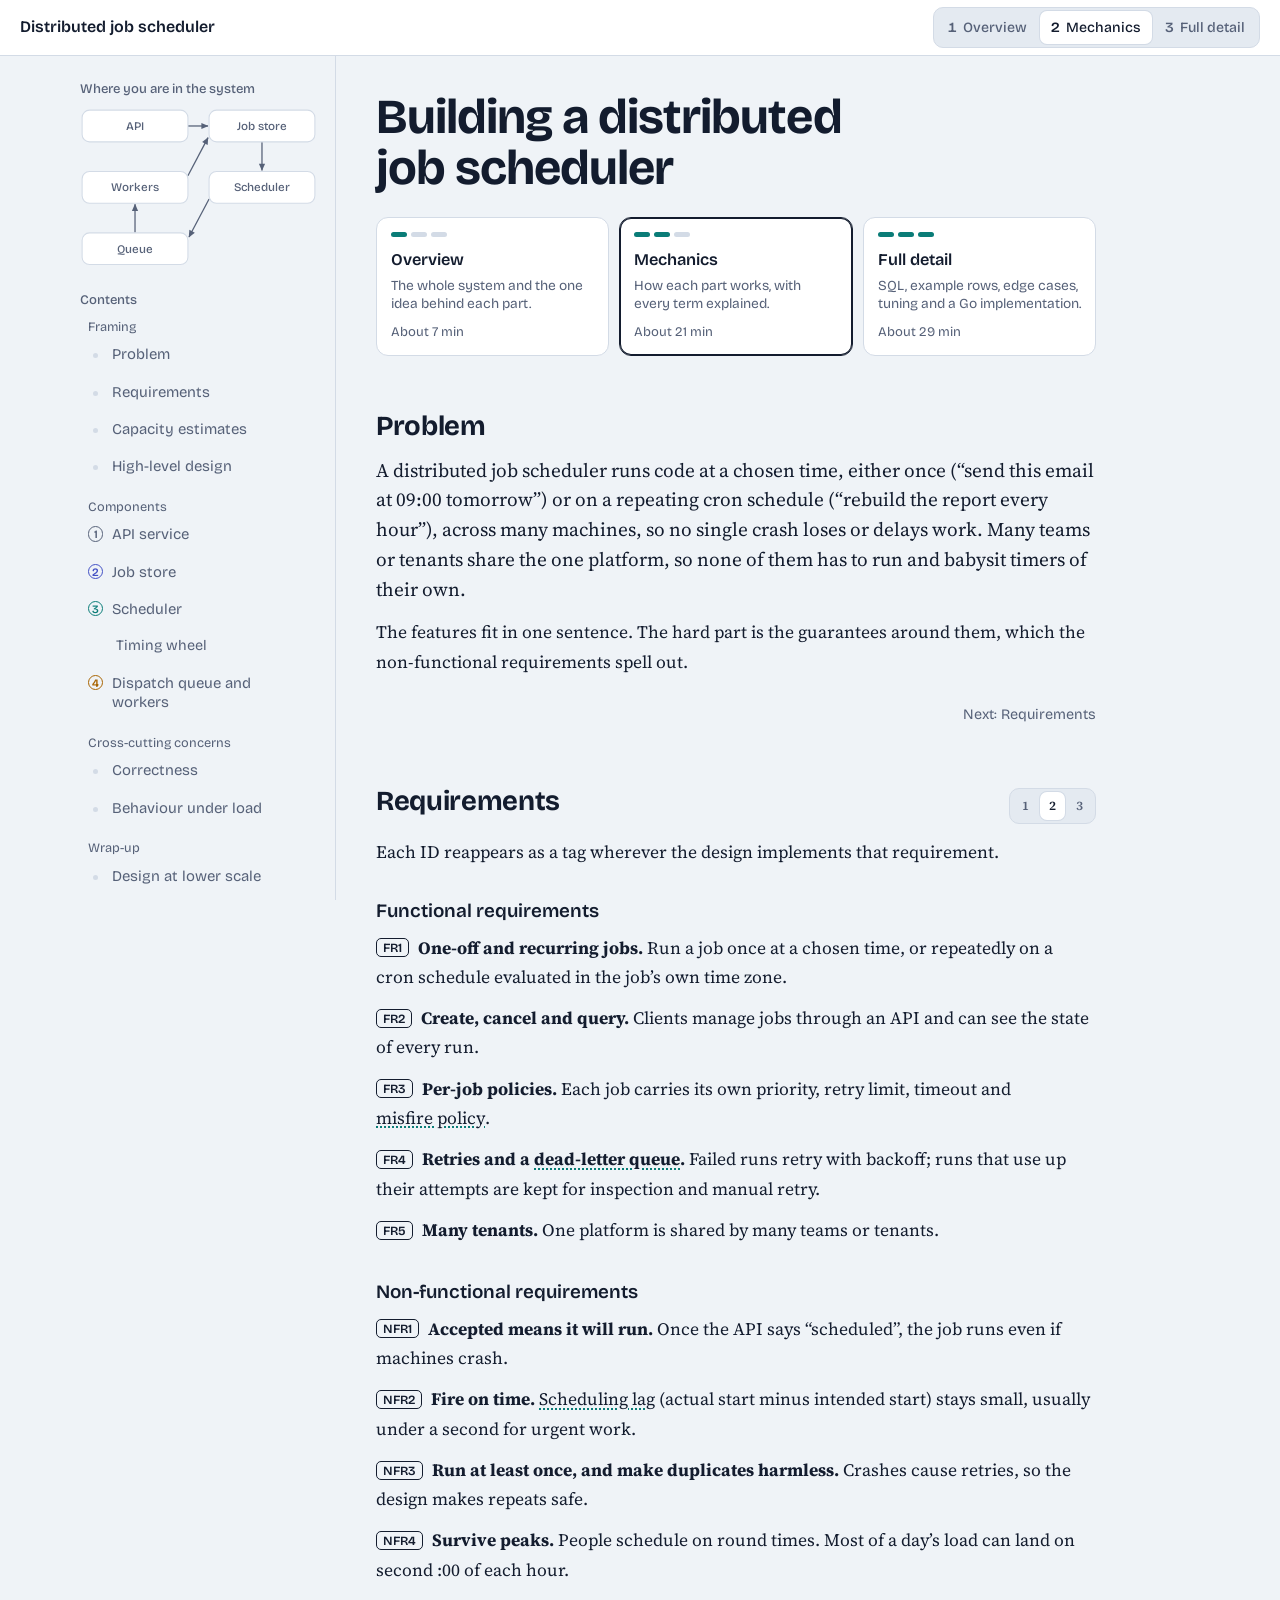
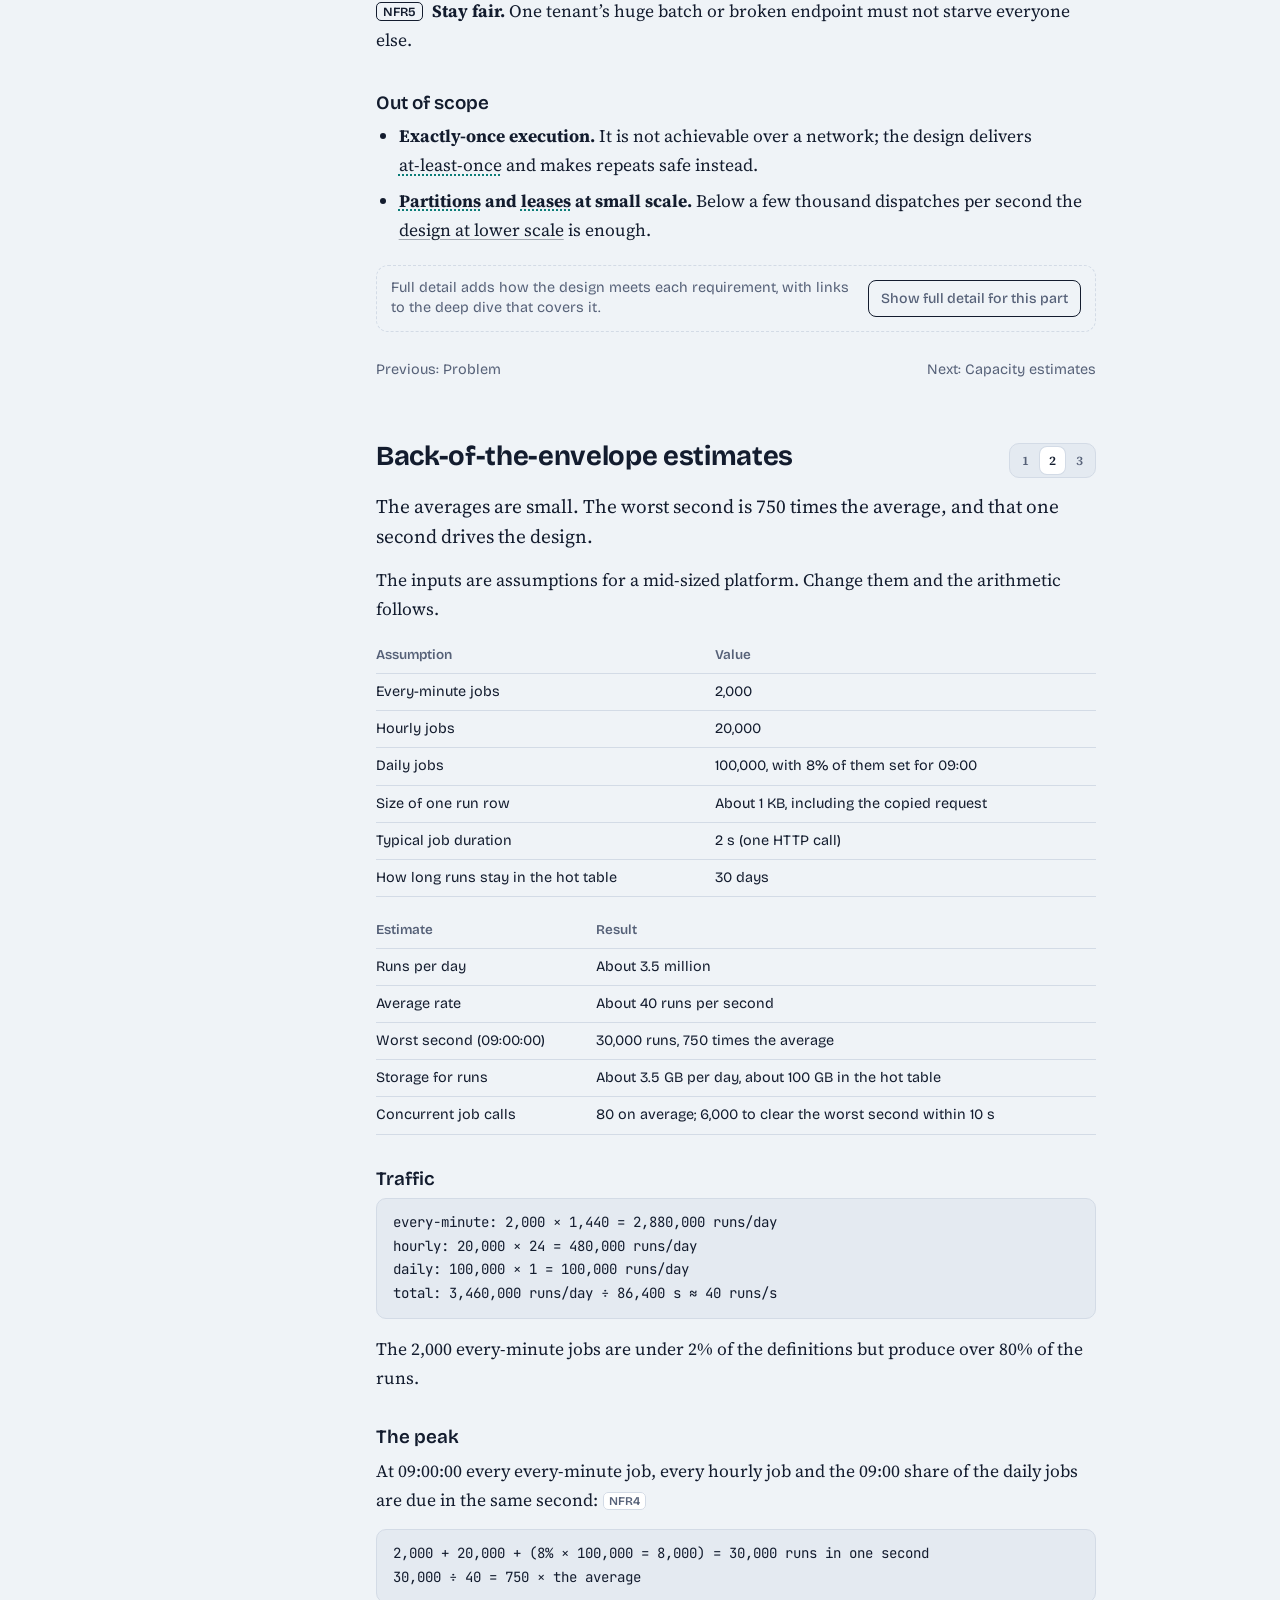
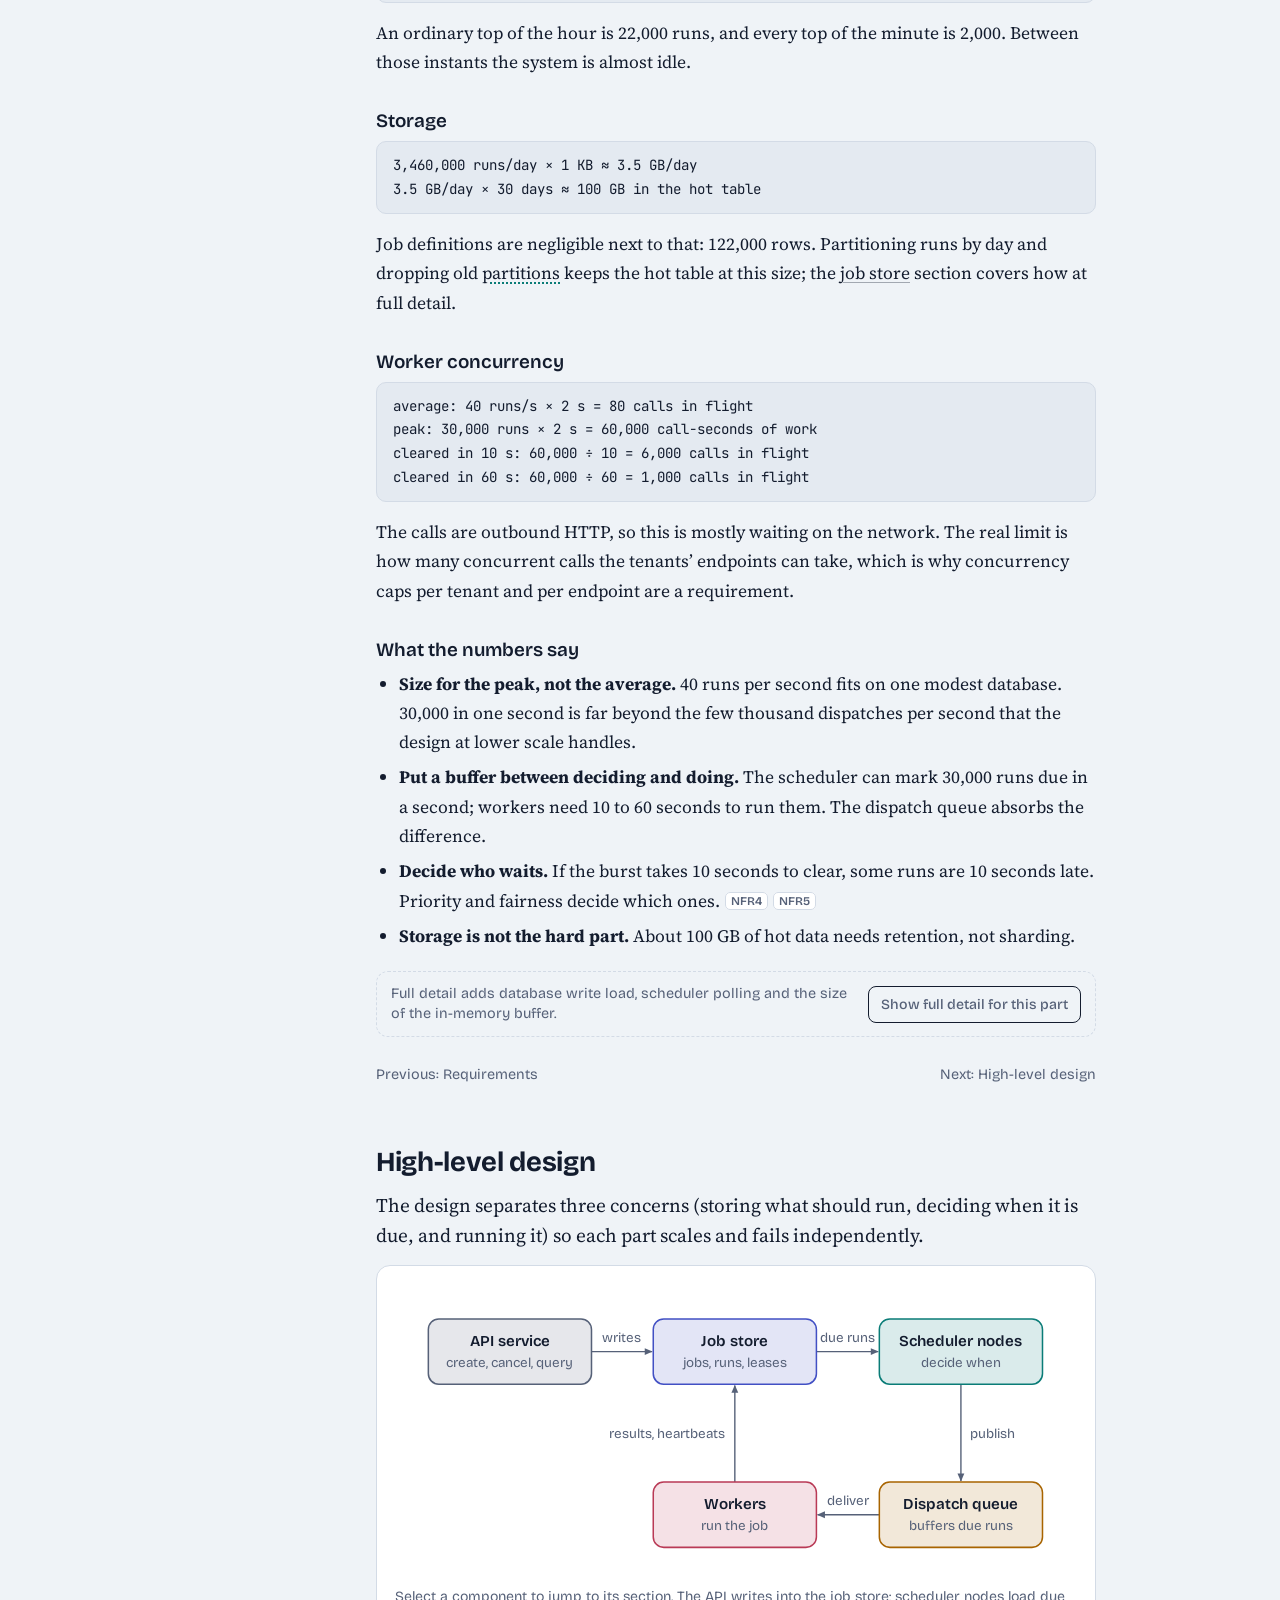
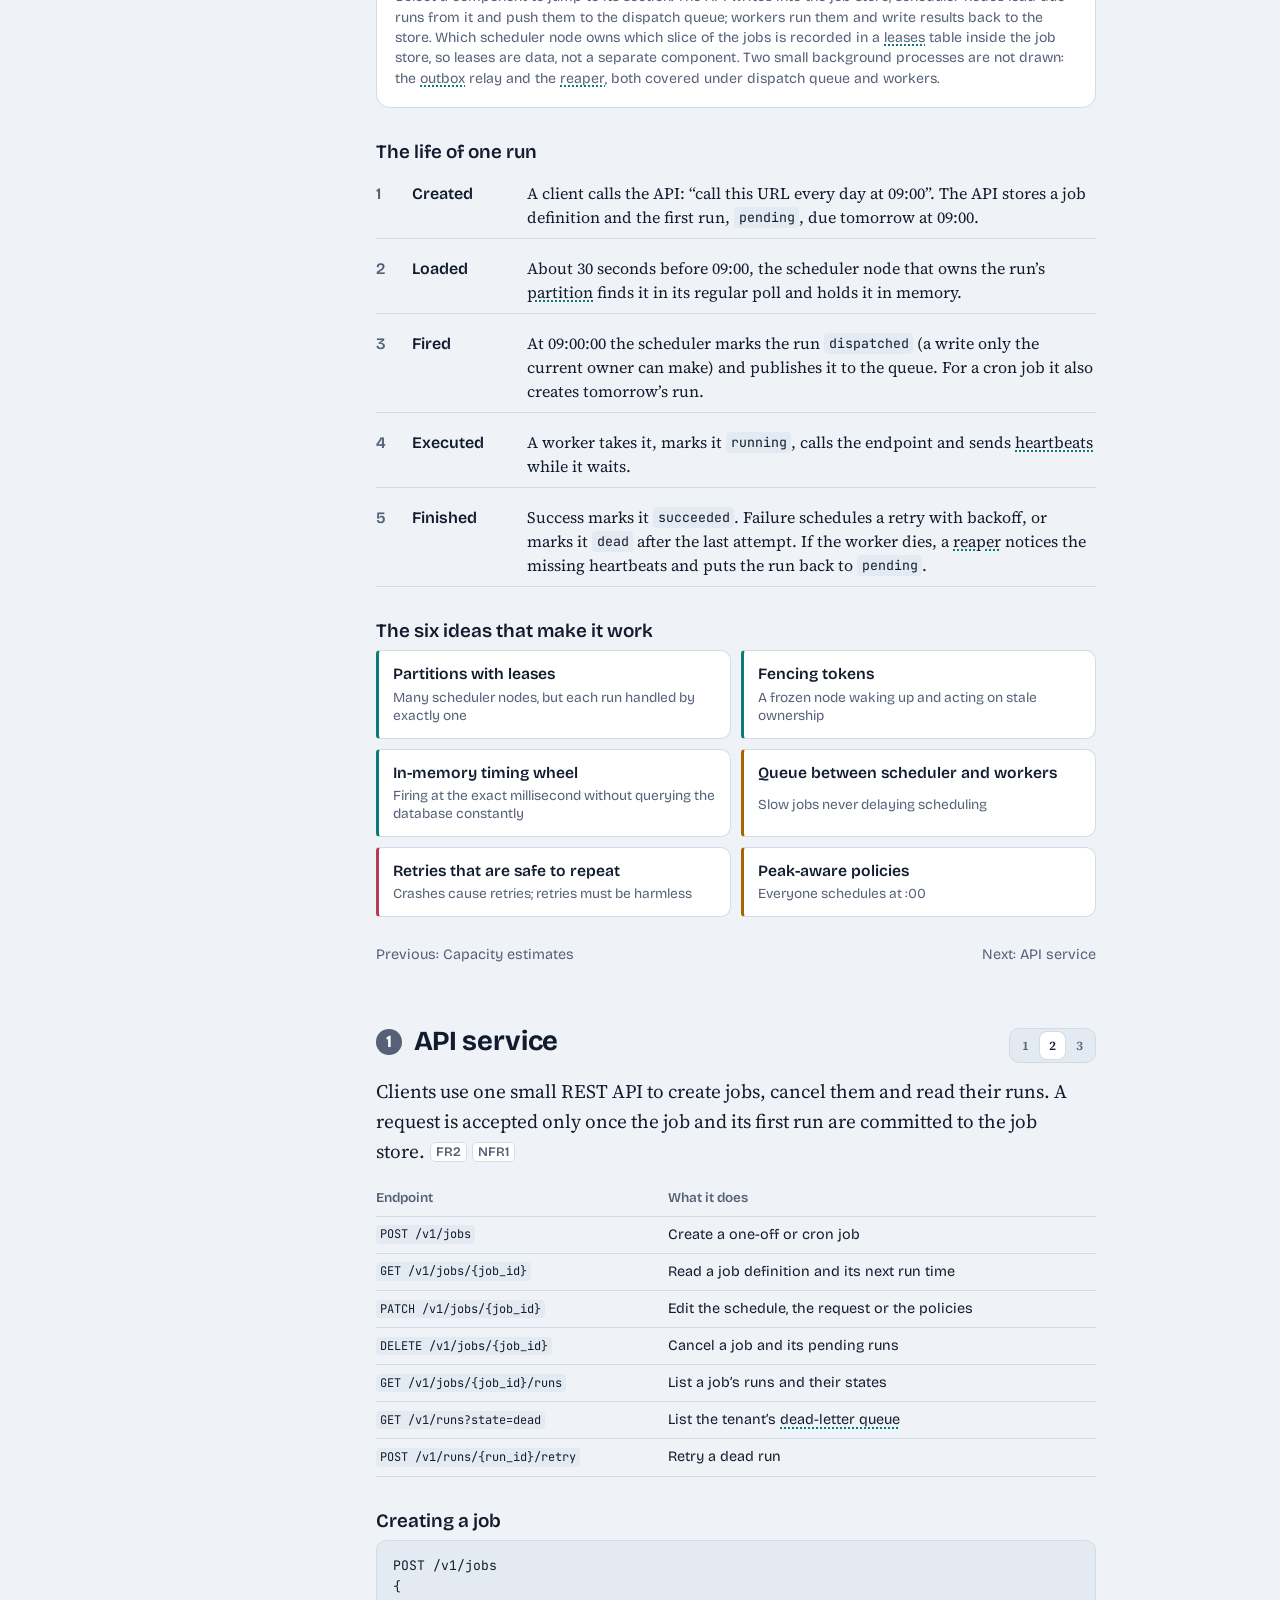
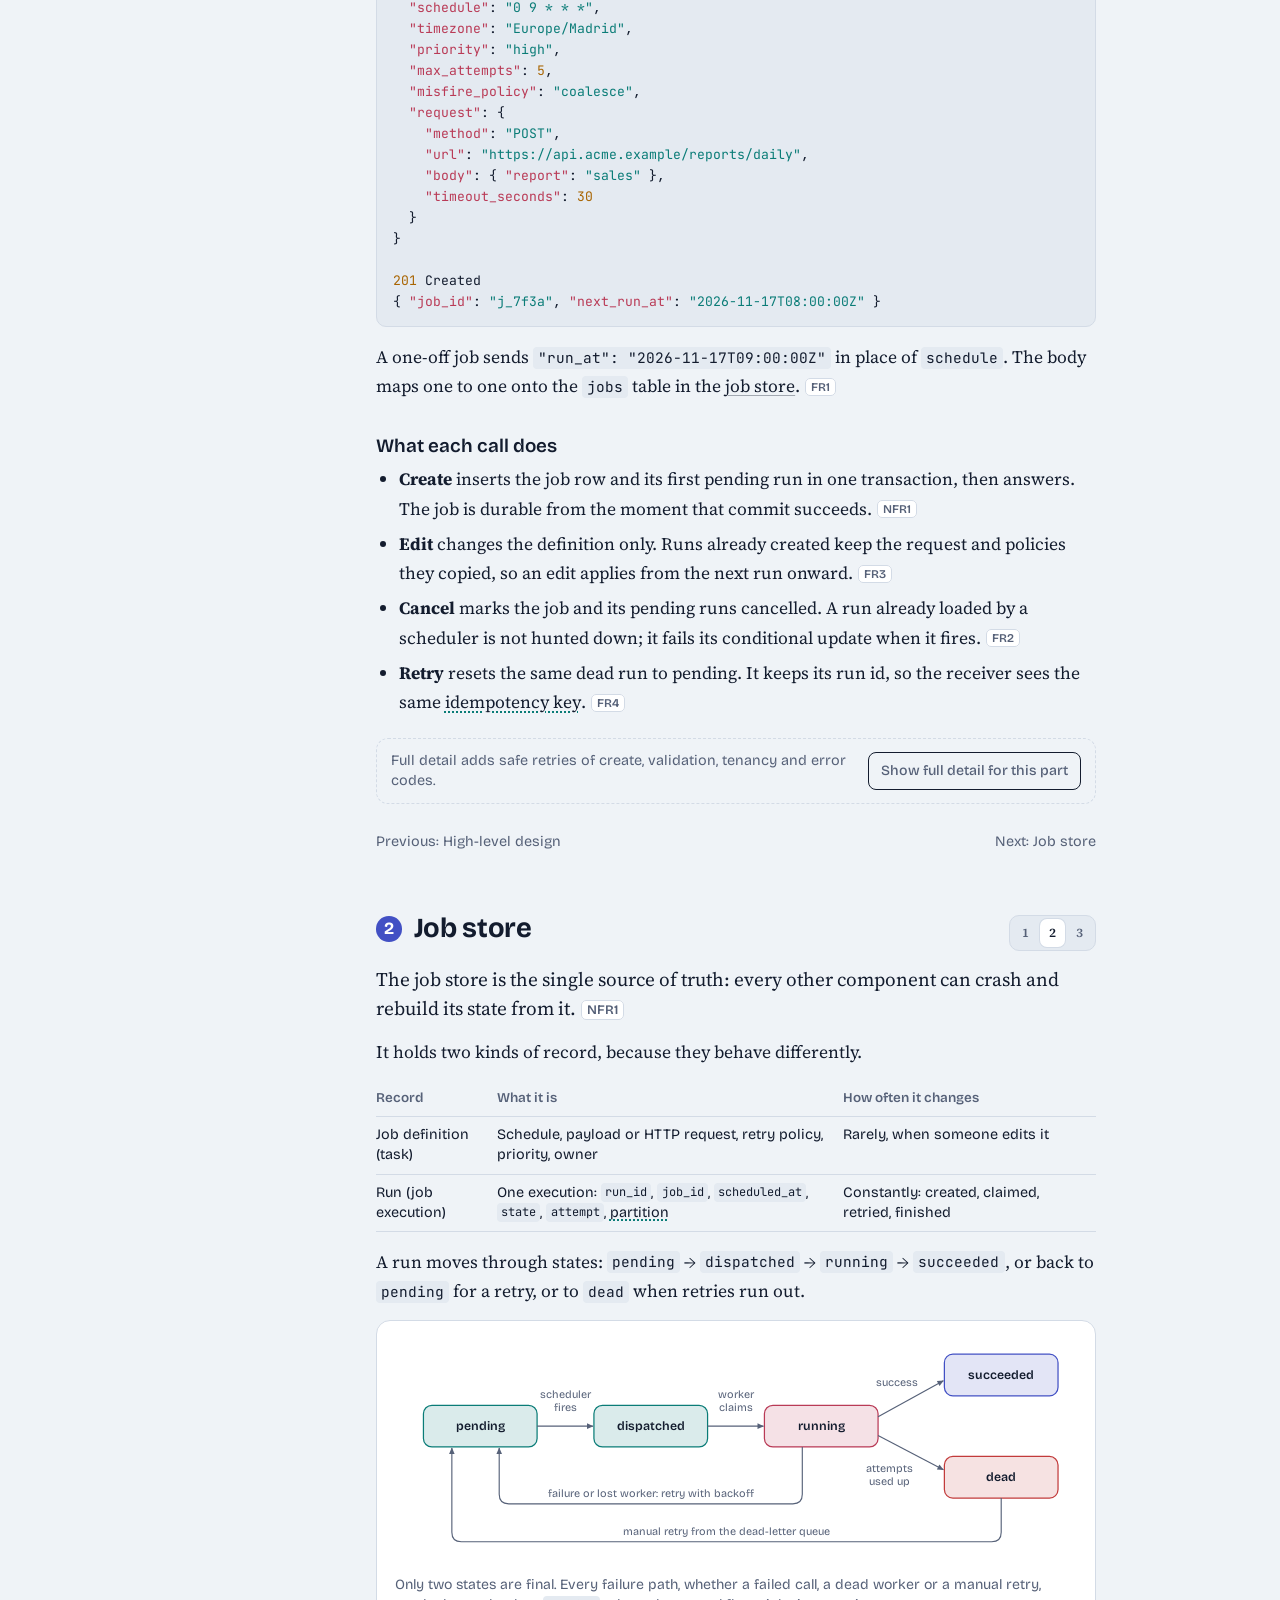
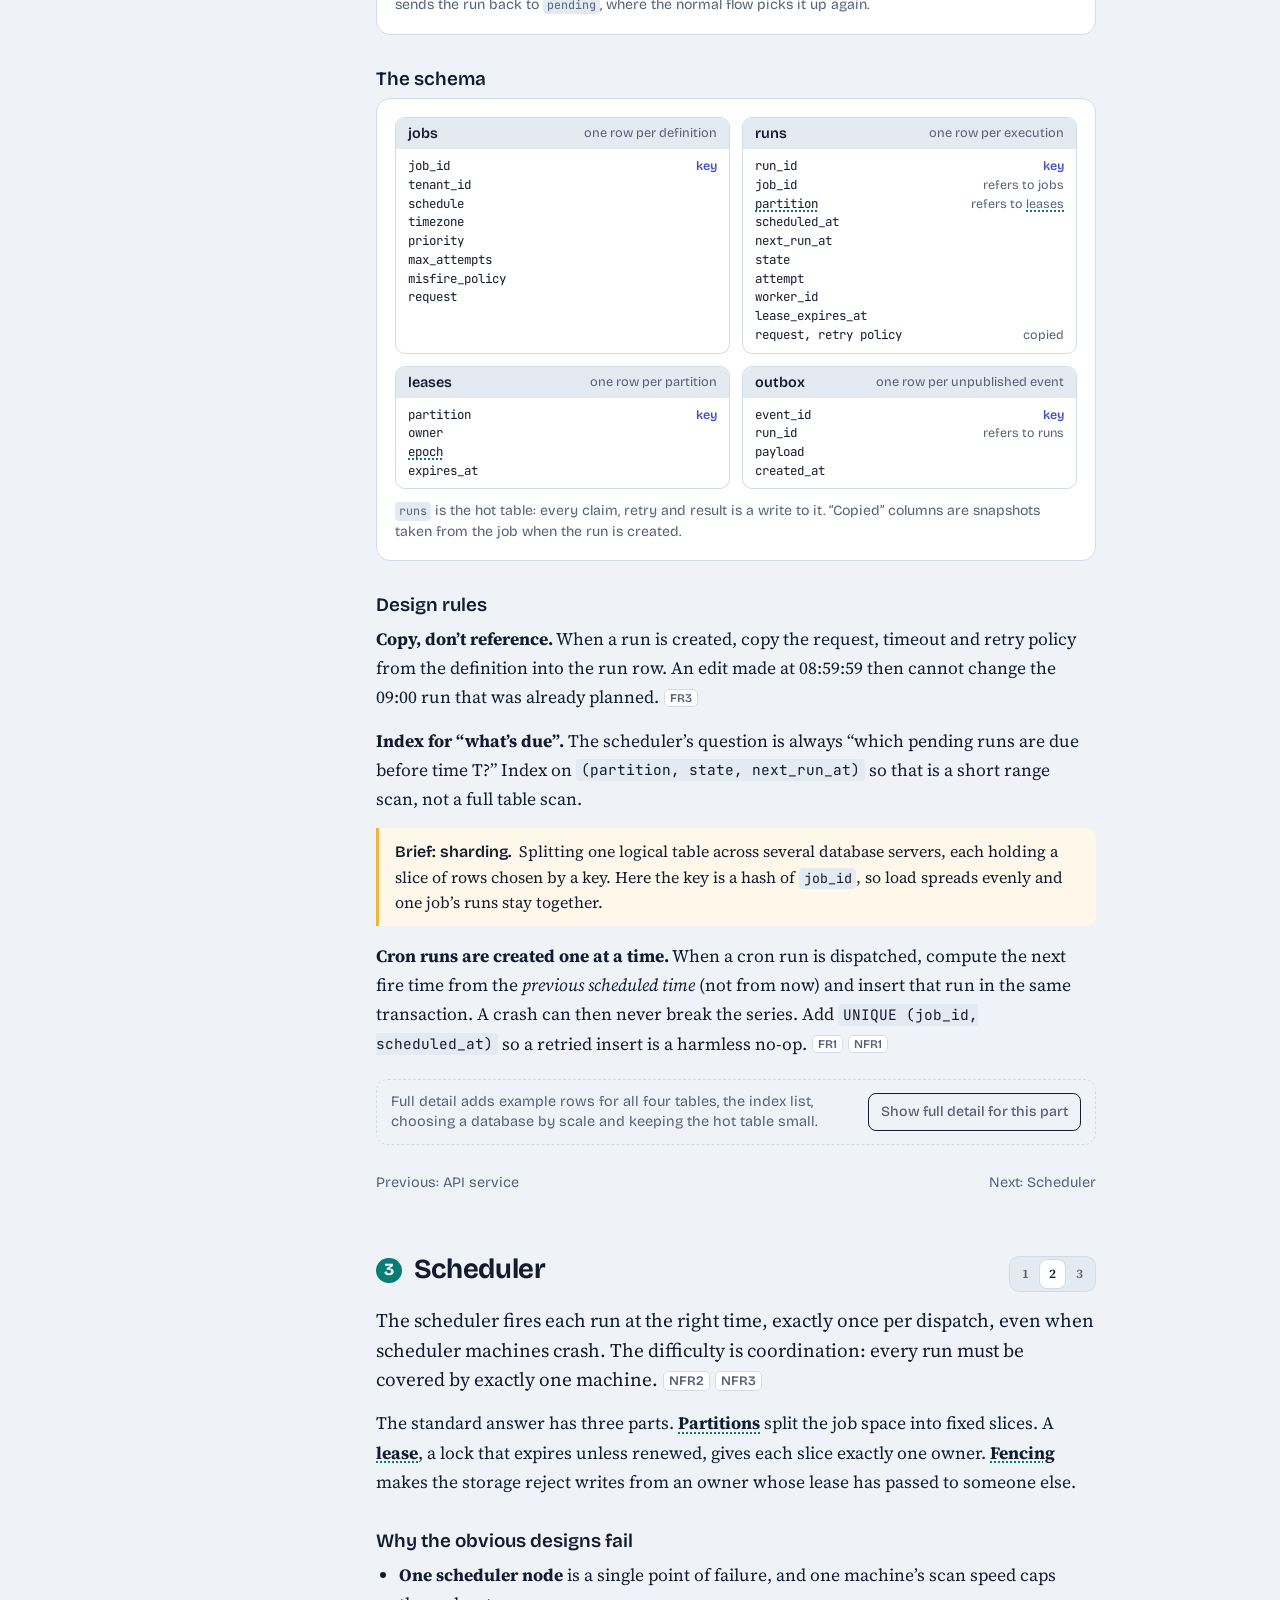
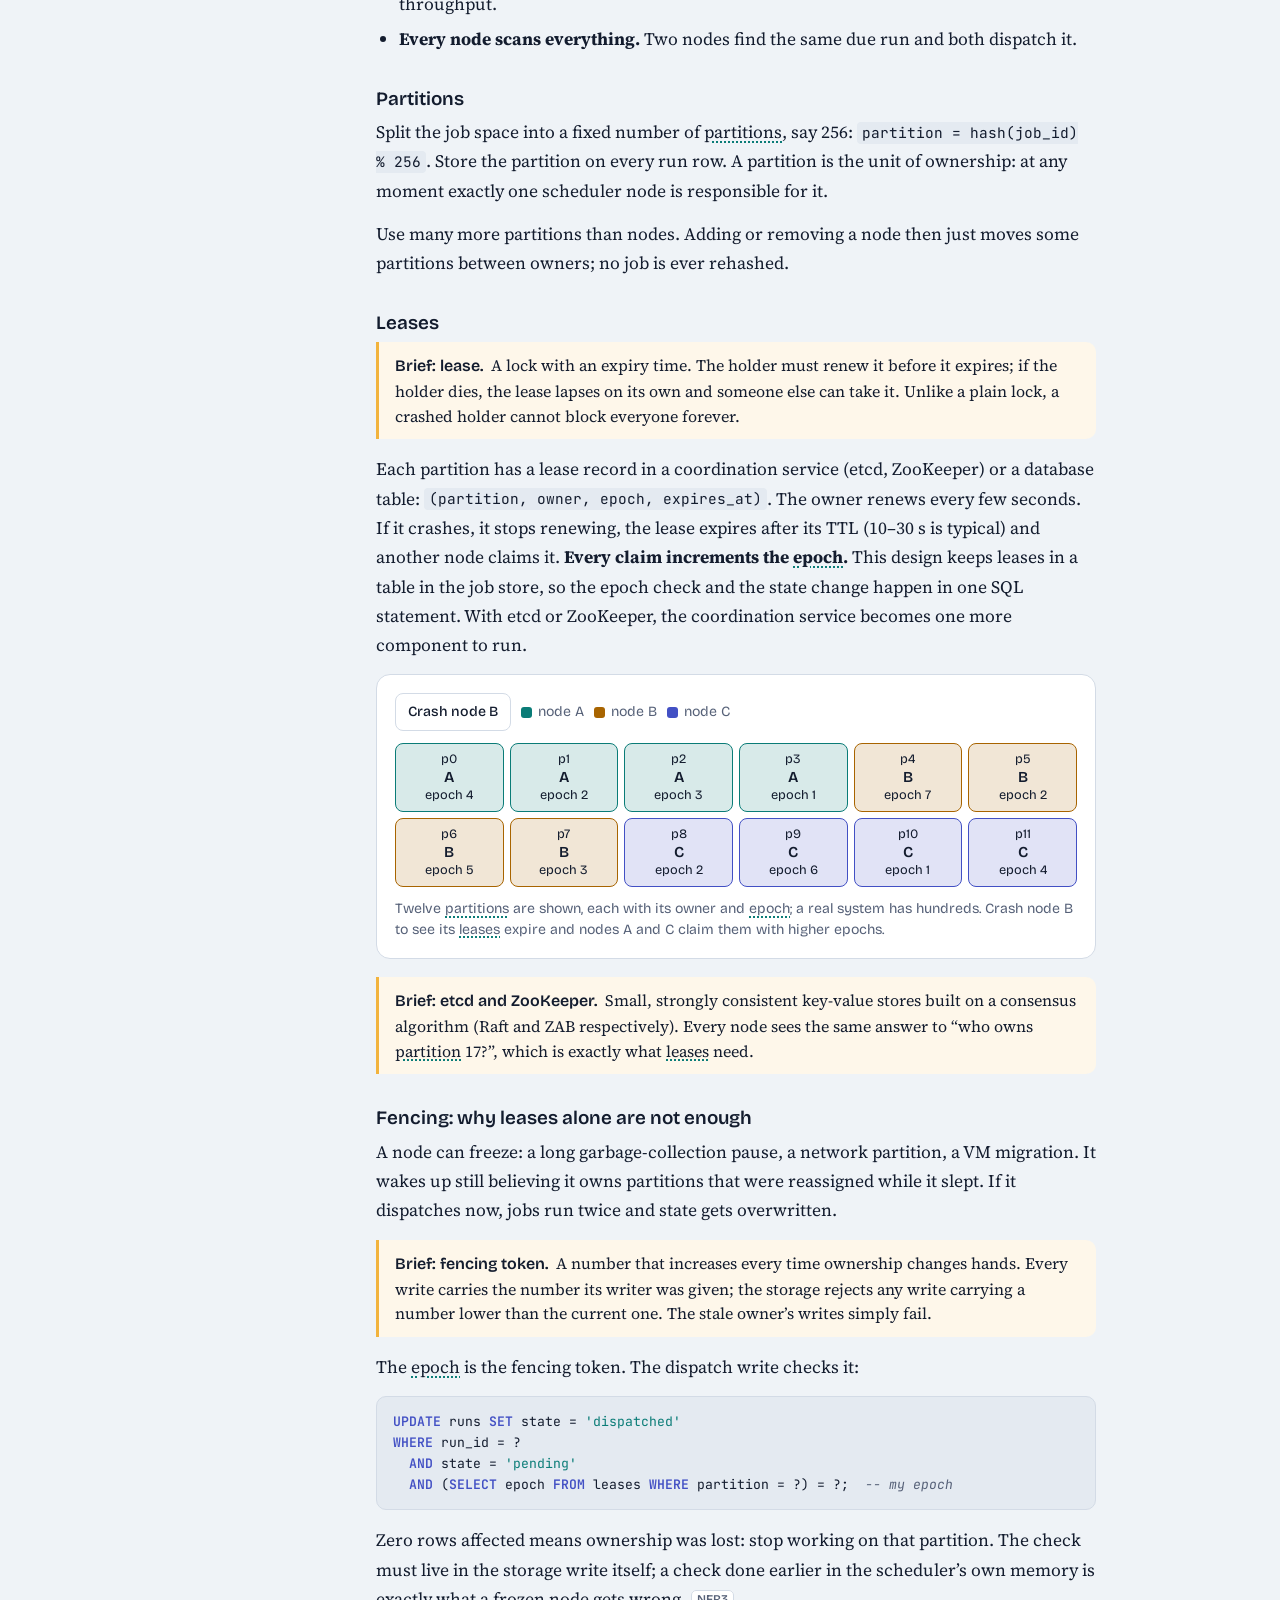
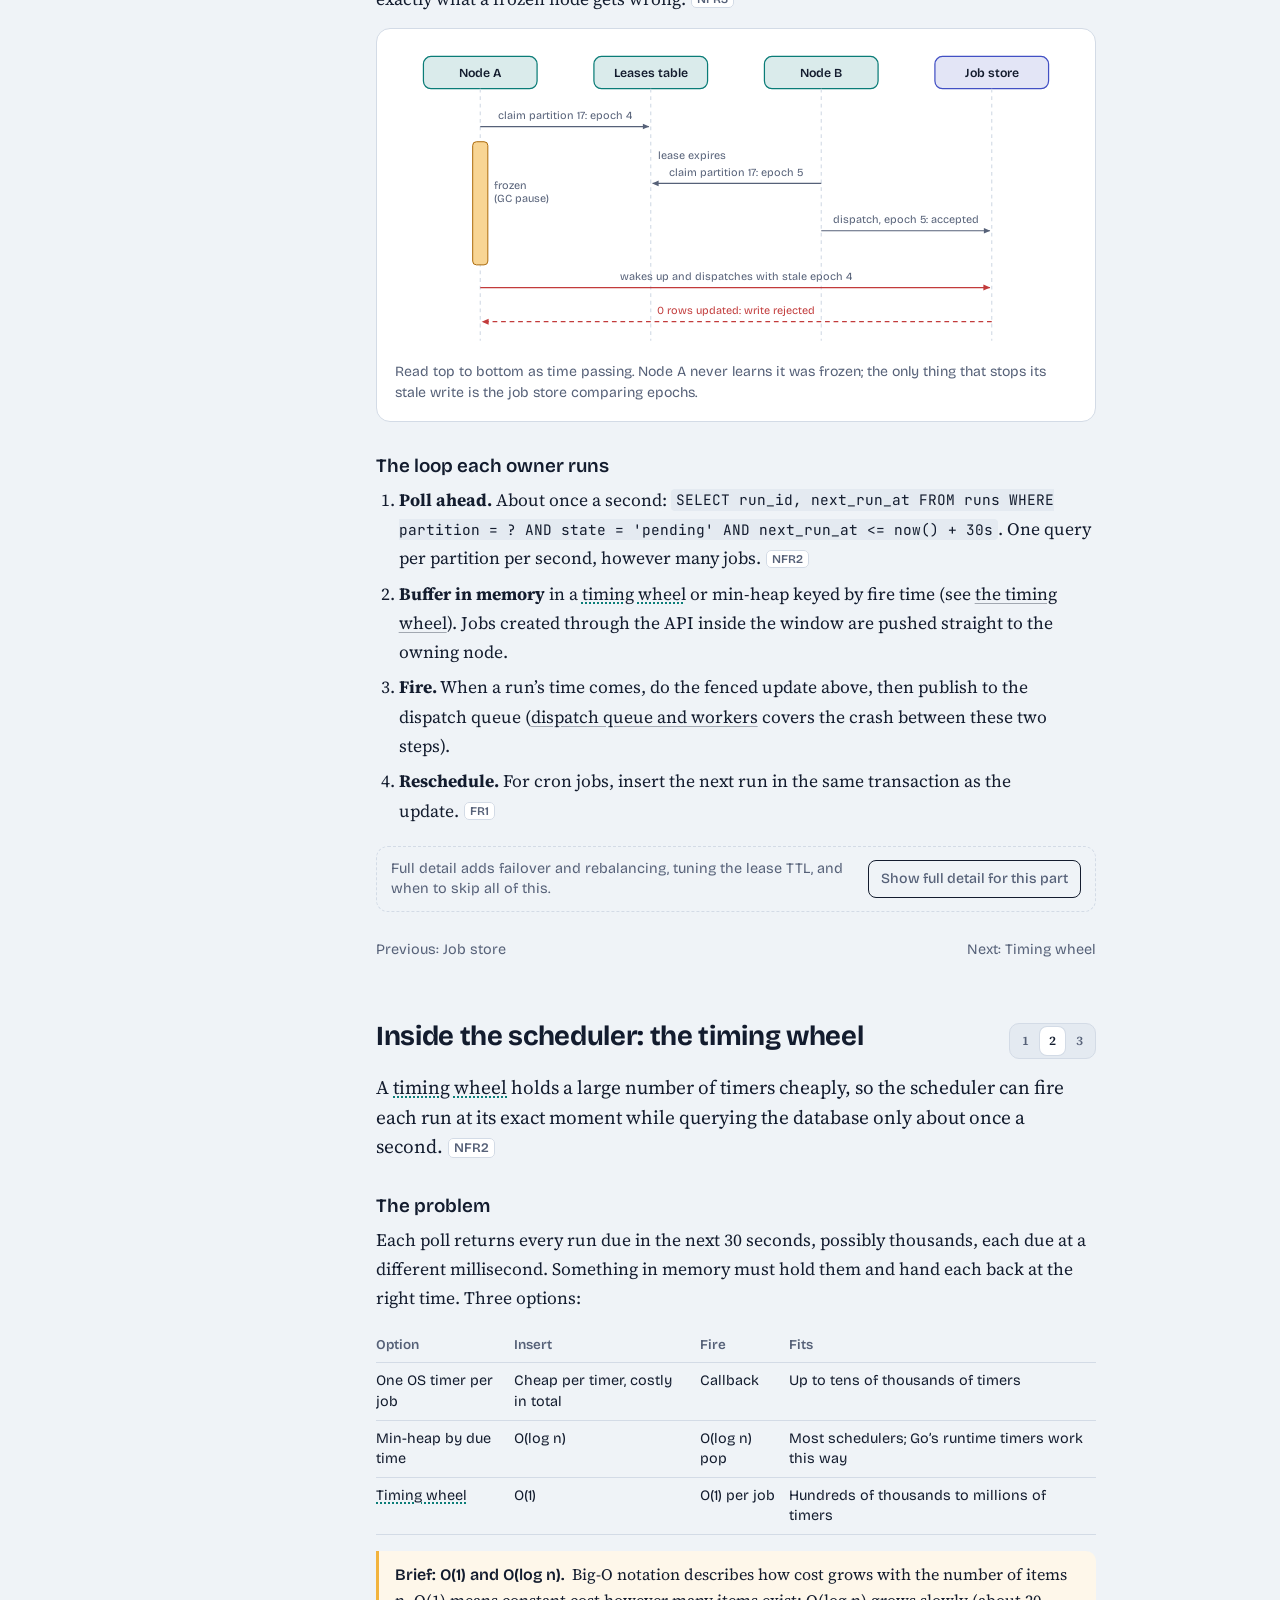
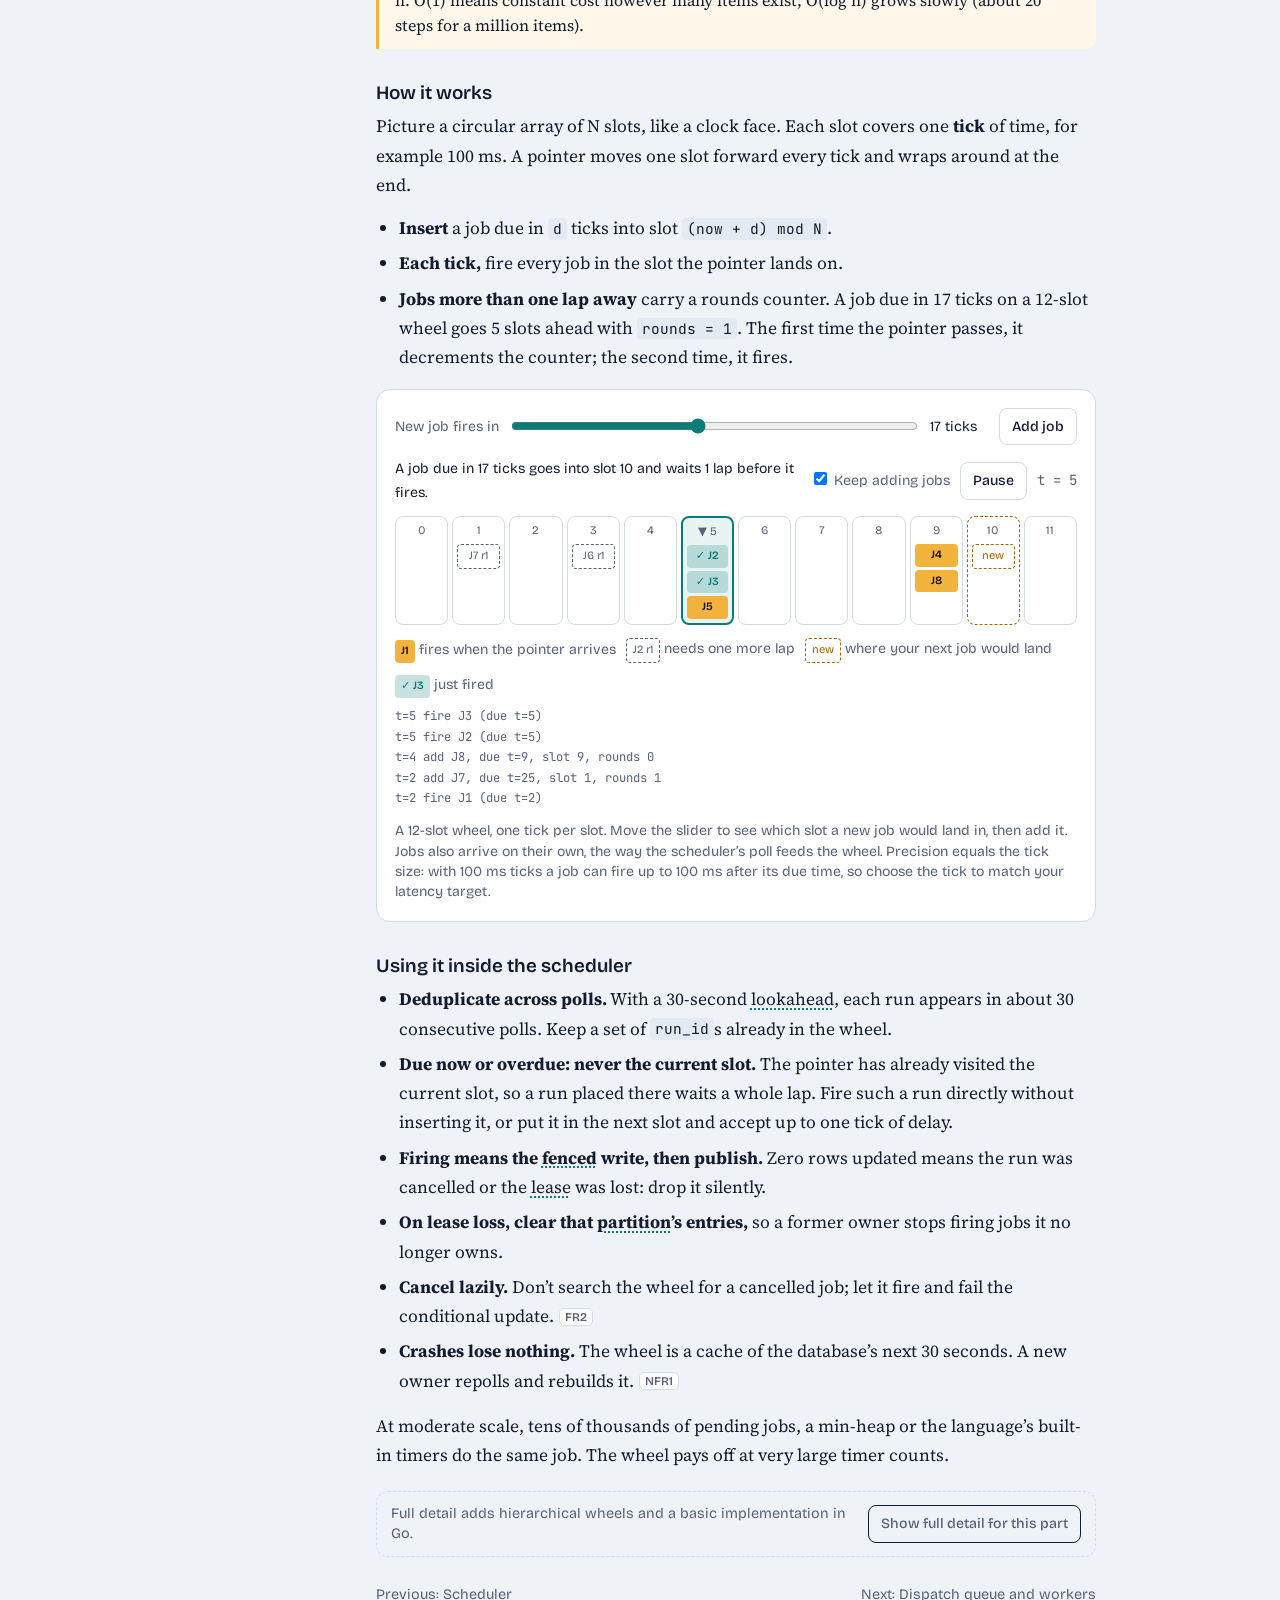
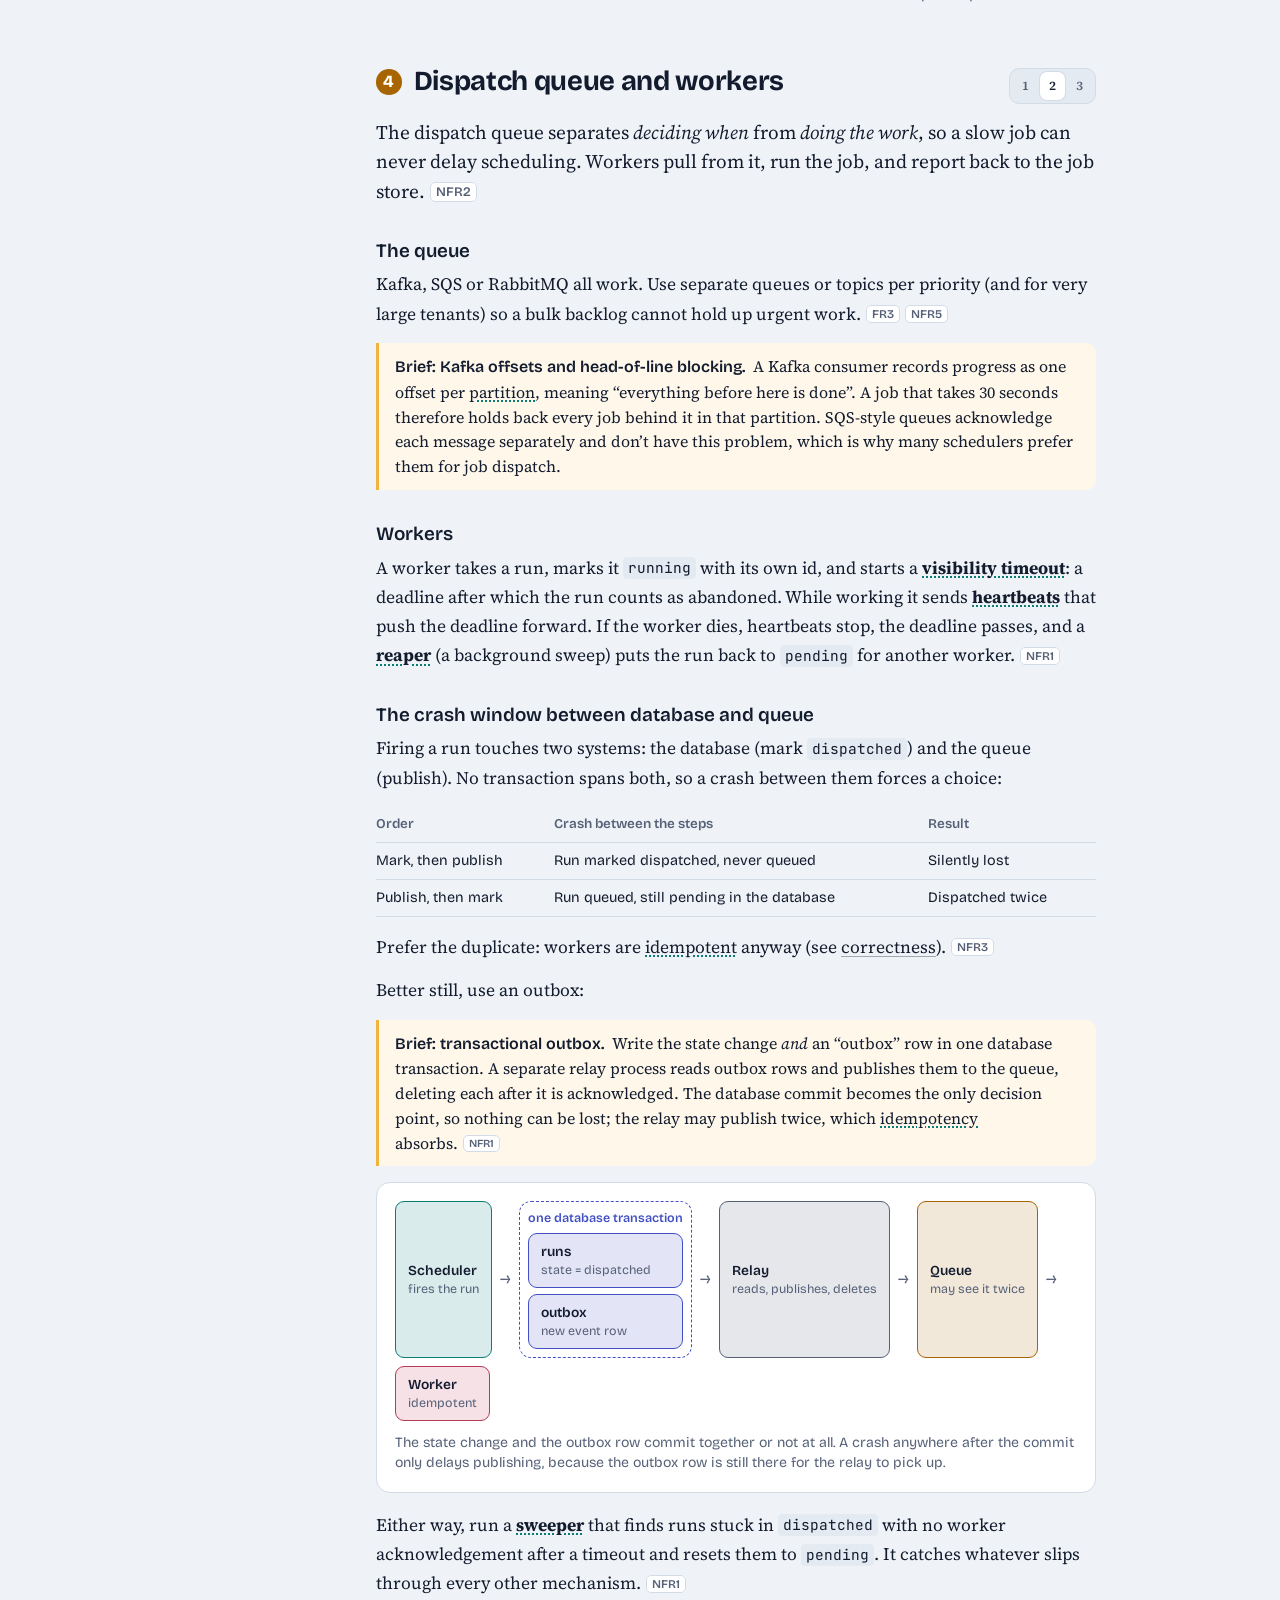
==== distributed-job-scheduler.html @ 4c91ffa1 "distributed job scheduler" ====
<!DOCTYPE html>
<html lang="en">
<head>
<meta charset="utf-8">
<meta name="viewport" content="width=device-width, initial-scale=1, viewport-fit=cover">
<title>Building a distributed job scheduler</title>
<link rel="preconnect" href="https://fonts.googleapis.com">
<link rel="preconnect" href="https://fonts.gstatic.com" crossorigin>
<link href="https://fonts.googleapis.com/css2?family=Bricolage+Grotesque:opsz,wght@12..96,400;12..96,500;12..96,600;12..96,700&family=Source+Serif+4:ital,opsz,wght@0,8..60,400;0,8..60,600;1,8..60,400&family=JetBrains+Mono:wght@400;600&display=swap" rel="stylesheet">
<style>
:root{
  --bg:#EFF3F7; --surface:#FFFFFF; --sunken:#E4EAF1; --ink:#131C2E; --muted:#566178; --line:#D3DBE6;
  --store:#4250C4; --sched:#0A7C77; --queue:#A86400; --work:#B93A56; --api:#566178;
  --due:#F2B33D; --bad:#C23B3B;
  --head:"Bricolage Grotesque",ui-sans-serif,system-ui,"Segoe UI",sans-serif;
  --body:"Source Serif 4",Georgia,"Times New Roman",serif;
  --mono:"JetBrains Mono",ui-monospace,Menlo,Consolas,monospace;
  --bar:56px;
  box-sizing:border-box;
  padding-top:env(safe-area-inset-top,0px); padding-bottom:env(safe-area-inset-bottom,0px);
}
@media (prefers-color-scheme:dark){
  :root:not([data-theme="light"]){
    color-scheme:dark;
    --bg:#0D1422; --surface:#151E31; --sunken:#0A101C; --ink:#E6EBF4; --muted:#97A3BB; --line:#27334F;
    --store:#8C97F5; --sched:#3CC4BD; --queue:#F0B040; --work:#F08099; --api:#97A3BB; --bad:#F07070;
  }
}
:root[data-theme="dark"]{
  color-scheme:dark;
  --bg:#0D1422; --surface:#151E31; --sunken:#0A101C; --ink:#E6EBF4; --muted:#97A3BB; --line:#27334F;
  --store:#8C97F5; --sched:#3CC4BD; --queue:#F0B040; --work:#F08099; --api:#97A3BB; --bad:#F07070;
}
*,*::before,*::after{box-sizing:inherit}
[hidden]{display:none!important}
html{scroll-padding-top:calc(var(--bar) + 20px + env(safe-area-inset-top,0px)); -webkit-text-size-adjust:100%}
body{margin:0;background:var(--bg);color:var(--ink);font-family:var(--body);font-size:1.09rem;line-height:1.68}
body::before{content:"";position:fixed;inset:0 0 auto;height:env(safe-area-inset-top,0px);z-index:30;background:var(--surface)}
a{color:inherit;text-decoration-color:color-mix(in srgb,var(--ink) 35%,transparent);text-underline-offset:3px}
a:hover{text-decoration-color:currentColor}
:focus-visible{outline:2px solid var(--sched);outline-offset:2px;border-radius:4px}
button{font:inherit;color:inherit;cursor:pointer}
.k-api{--k:var(--api)} .k-store{--k:var(--store)} .k-sched{--k:var(--sched)} .k-queue{--k:var(--queue)} .k-work{--k:var(--work)}

/* top bar */
.bar{position:sticky;top:env(safe-area-inset-top,0px);z-index:20;height:var(--bar);display:flex;align-items:center;gap:14px;padding:0 20px;background:var(--surface);border-bottom:1px solid var(--line);font-family:var(--head)}
.bar .title{font-weight:600;font-size:1rem;white-space:nowrap;overflow:hidden;text-overflow:ellipsis;flex:1;min-width:0}
.menu{display:none;border:1px solid var(--line);background:none;border-radius:8px;padding:6px 10px;font-size:.9rem}
.seg{display:inline-flex;border:1px solid var(--line);border-radius:10px;padding:3px;background:var(--sunken);gap:2px}
.seg button{border:0;background:none;border-radius:7px;padding:5px 11px;font-size:.88rem;font-weight:500;color:var(--muted);display:flex;gap:6px;align-items:center}
.seg button b{font-weight:600;font-variant-numeric:tabular-nums}
.seg button[aria-pressed="true"]{background:var(--surface);color:var(--ink);box-shadow:0 0 0 1px var(--line)}
.prog{position:absolute;left:0;bottom:-1px;height:2px;background:var(--sched);width:0}

/* shell */
.shell{display:grid;grid-template-columns:276px minmax(0,1fr);max-width:1160px;margin:0 auto}
.side{position:sticky;top:calc(var(--bar) + env(safe-area-inset-top,0px));align-self:start;height:calc(100vh - var(--bar));overflow:auto;padding:22px 18px 40px 20px;font-family:var(--head);border-right:1px solid var(--line)}
.side h2{font-size:.82rem;font-weight:500;color:var(--muted);margin:0 0 8px}
.minimap{display:block;width:100%;height:auto;margin-bottom:22px}
.minimap .n{cursor:pointer}
.minimap .n rect{fill:var(--surface);stroke:var(--line);stroke-width:1;transition:fill .2s,stroke .2s}
.minimap .n text{font:500 11px var(--head);fill:var(--muted);text-anchor:middle;dominant-baseline:central;pointer-events:none}
.minimap .n.on rect{fill:color-mix(in srgb,var(--k) 20%,var(--surface));stroke:var(--k);stroke-width:1.5}
.minimap .n.on text{fill:var(--ink)}
.minimap .n:hover rect,.minimap .n:focus-visible rect{stroke:var(--k)}
.wire{stroke:var(--muted);stroke-width:1.2;fill:none}
.toc{list-style:none;margin:0;padding:0;font-size:.93rem;line-height:1.3}
.toc>li>a{display:flex;gap:9px;align-items:baseline;padding:6px 8px;border-radius:7px;text-decoration:none;color:var(--muted)}
.toc>li>a:hover{color:var(--ink);background:var(--sunken)}
.toc>li>a.cur{color:var(--ink);font-weight:600;background:color-mix(in srgb,var(--k,var(--muted)) 13%,transparent)}
.toc .chip{flex:none;width:1.35em;height:1.35em;border-radius:50%;font-size:.76em;font-weight:600;display:inline-grid;place-items:center;border:1.5px solid var(--k,var(--line));color:var(--k,var(--muted));position:relative;top:-1px}
.toc .chip:empty{border-color:transparent}
.toc .chip:empty::after{content:"";width:5px;height:5px;border-radius:50%;background:var(--line)}
.toc ol{list-style:none;margin:2px 0 6px 2.05em;padding:0 0 0 10px;border-left:1px solid var(--line);display:none;font-size:.88rem}
.toc li.open ol{display:block}
.toc ol a{display:block;padding:3px 6px;border-radius:5px;text-decoration:none;color:var(--muted)}
.toc ol a:hover,.toc ol a.cur{color:var(--ink)}
.toc ol a.cur{font-weight:600}
.scrim{display:none}
.toc .grp{font-size:.8rem;color:var(--muted);margin:16px 0 4px 8px}
.toc .grp:first-child{margin-top:0}
.toc li.sub>a{padding-left:2.5em;font-size:.9rem}
.toc li.sub .chip{display:none}
.toc li[data-d="1"] ol{display:none}
.toc>li>a[data-diff]:not([data-diff=""])::after{content:attr(data-diff);margin-left:auto;font-size:.72rem;font-weight:500;color:var(--muted);border:1px solid var(--line);border-radius:5px;padding:1px 5px;white-space:nowrap}

main{padding:36px 40px 120px;min-width:0}
main>*{max-width:45rem}
.hero h1{font-family:var(--head);font-weight:700;font-size:clamp(2rem,4.4vw,3.05rem);line-height:1.04;letter-spacing:-.02em;margin:0 0 24px;max-width:16ch}
.hero p{margin:0 0 22px;color:var(--muted);max-width:38rem}
.pick{display:grid;grid-template-columns:repeat(3,minmax(0,1fr));gap:10px;font-family:var(--head)}
.pick button{text-align:left;border:1px solid var(--line);background:var(--surface);border-radius:12px;padding:14px 14px 12px;display:grid;gap:3px;align-content:start}
.pick button[aria-pressed="true"]{border-color:var(--ink);box-shadow:inset 0 0 0 1px var(--ink)}
.pick .lv{display:flex;gap:4px;margin-bottom:6px}
.pick .lv i{width:16px;height:5px;border-radius:3px;background:var(--line)}
.pick .lv i.f{background:var(--sched)}
.pick strong{font-weight:600;font-size:1.02rem}
.pick span{font-size:.86rem;color:var(--muted);line-height:1.35}
.pick em{font-style:normal;font-size:.82rem;color:var(--muted);margin-top:4px}

section{padding-top:54px}
.sh{display:flex;gap:12px;align-items:flex-start;margin-bottom:14px}
.sh h2{font-family:var(--head);font-weight:700;font-size:1.72rem;line-height:1.15;letter-spacing:-.012em;margin:0;flex:1;display:flex;gap:12px;align-items:baseline}
.sh .num{flex:none;width:1.5em;height:1.5em;border-radius:50%;background:var(--k);color:var(--surface);font-size:.62em;display:inline-grid;place-items:center;position:relative;top:-3px}
.sh .seg{margin-top:3px}
.sh .seg button{padding:3px 9px;font-size:.8rem}
h3{font-family:var(--head);font-weight:600;font-size:1.18rem;line-height:1.25;margin:32px 0 8px}
p{margin:0 0 14px}
.lede{font-size:1.2rem;line-height:1.55}
ul,ol{margin:0 0 16px;padding-left:1.3em}
li{margin-bottom:6px}
code,pre,.formula,.wlog,.rows,.schema,#wclk{font-variant-ligatures:none;font-feature-settings:"liga" 0,"calt" 0}
code{font-family:var(--mono);font-size:.83em;background:var(--sunken);padding:.1em .35em;border-radius:4px}
pre{font-family:var(--mono);font-size:.82rem;line-height:1.6;background:var(--sunken);border:1px solid var(--line);border-radius:10px;padding:14px 16px;overflow-x:auto;margin:0 0 16px}
pre code{background:none;padding:0;font-size:inherit}
.scroll{overflow-x:auto;margin:0 0 16px}
table{border-collapse:collapse;width:100%;font-family:var(--head);font-size:.9rem;line-height:1.4}
th,td{text-align:left;padding:8px 12px 8px 0;border-bottom:1px solid var(--line);vertical-align:top}
th{font-weight:600;color:var(--muted);font-size:.84rem;white-space:nowrap}
td code{white-space:nowrap}
.brief{border-left:3px solid var(--due);background:color-mix(in srgb,var(--due) 11%,var(--surface));border-radius:0 10px 10px 0;padding:11px 16px;margin:0 0 16px;font-size:1rem;line-height:1.55}
.brief b:first-child{font-family:var(--head);font-weight:600;margin-right:4px}
figure{margin:6px 0 18px;background:var(--surface);border:1px solid var(--line);border-radius:14px;padding:18px}
figure .scroll{margin:0}
figure svg{display:block;width:100%;height:auto}
figcaption{font-family:var(--head);font-size:.88rem;color:var(--muted);line-height:1.45;margin-top:12px}
svg .t{font:600 13px var(--head);fill:var(--ink)} svg .s{font:400 11.5px var(--head);fill:var(--muted)}
svg .box{fill:color-mix(in srgb,var(--k) 15%,var(--surface));stroke:var(--k);stroke-width:1.3}
svg a:hover .box,svg a:focus-visible .box{fill:color-mix(in srgb,var(--k) 30%,var(--surface))}
svg a{cursor:pointer;text-decoration:none}

/* depth filter */
[data-depth="1"] [data-l="2"],[data-depth="1"] [data-l="3"],[data-depth="2"] [data-l="3"]{display:none}
.more{margin-top:20px;border:1px dashed var(--line);border-radius:12px;padding:12px 14px;font-family:var(--head);font-size:.9rem;display:flex;gap:12px;align-items:center;flex-wrap:wrap;color:var(--muted)}
.more span{flex:1;min-width:14rem;line-height:1.4}
.more button{border:1px solid var(--ink);background:none;border-radius:8px;padding:6px 12px;font-weight:500;font-size:.88rem;white-space:nowrap}
.more button:hover{background:var(--ink);color:var(--bg)}
.pn{display:flex;justify-content:space-between;gap:12px;margin-top:22px;font-family:var(--head);font-size:.9rem}
.pn a{color:var(--muted);text-decoration:none;padding:4px 0}
.pn a:hover{color:var(--ink);text-decoration:underline}

/* system page */
.life{list-style:none;padding:0;margin:0 0 18px;display:grid;gap:8px;counter-reset:s}
.life li{counter-increment:s;display:grid;grid-template-columns:1.6em 6.6em 1fr;gap:10px;align-items:baseline;margin:0;padding:9px 0;border-bottom:1px solid var(--line);font-size:1rem;line-height:1.5}
.life li::before{content:counter(s);font-family:var(--head);font-weight:600;color:var(--muted)}
.life b{font-family:var(--head);font-weight:600}
.ideas{display:grid;grid-template-columns:repeat(2,minmax(0,1fr));gap:10px;margin-bottom:16px;font-family:var(--head)}
.ideas a{display:grid;gap:4px;padding:12px 14px;border:1px solid var(--line);border-left:3px solid var(--k);border-radius:4px 10px 10px 4px;background:var(--surface);text-decoration:none;line-height:1.35}
.ideas a:hover{border-color:var(--k)}
.ideas .c{grid-row:span 2;width:1.5em;height:1.5em;border-radius:50%;border:1.5px solid var(--k);color:var(--k);font-size:.8rem;font-weight:600;display:grid;place-items:center}
.ideas strong{font-weight:600;font-size:.98rem}
.ideas span{font-size:.86rem;color:var(--muted)}

/* schema */
.schema{display:grid;grid-template-columns:repeat(2,minmax(0,1fr));gap:12px;font-family:var(--mono);font-size:.78rem;line-height:1.5}
.schema div{border:1px solid var(--line);border-radius:10px;overflow:hidden}
.schema h4{margin:0;padding:7px 12px;font:600 .9rem var(--head);background:var(--sunken);display:flex;justify-content:space-between;gap:8px}
.schema h4 small{font-weight:400;color:var(--muted);font-size:.8rem}
.schema ul{list-style:none;margin:0;padding:8px 12px}
.schema li{margin:0;display:flex;justify-content:space-between;gap:10px}
.schema li i{font-style:normal;color:var(--muted);font-family:var(--head);font-size:.78rem;white-space:nowrap}
.schema li i.pk{color:var(--store);font-weight:600}

/* partitions */
.parts{display:grid;grid-template-columns:repeat(6,minmax(0,1fr));gap:6px;font-family:var(--head)}
.parts div{border-radius:8px;padding:7px 4px;text-align:center;font-size:.8rem;line-height:1.3;border:1.5px solid var(--n);background:color-mix(in srgb,var(--n) 16%,var(--surface));transition:background .35s,border-color .35s}
.parts div b{display:block;font-size:.95rem;font-weight:600}
.parts .moved{box-shadow:0 0 0 2px var(--due)}
.nA{--n:var(--sched)} .nB{--n:var(--queue)} .nC{--n:var(--store)}
.ctl{display:flex;gap:10px;align-items:center;flex-wrap:wrap;margin-bottom:12px;font-family:var(--head);font-size:.88rem;color:var(--muted)}
.ctl button{border:1px solid var(--line);background:var(--surface);border-radius:8px;padding:6px 12px;font-weight:500;color:var(--ink)}
.ctl button:hover{border-color:var(--ink)}
.key{display:inline-flex;gap:6px;align-items:center}
.key i{width:11px;height:11px;border-radius:3px;background:var(--n);display:inline-block}
.key s{text-decoration:line-through}

/* wheel */
.wheel{display:grid;grid-template-columns:repeat(12,minmax(0,1fr));gap:4px;margin-bottom:12px;font-family:var(--head)}
.slot{border:1px solid var(--line);border-radius:8px;min-height:104px;padding:4px;display:flex;flex-direction:column;gap:3px;align-items:center}
.slot.cur{border:2px solid var(--sched);background:color-mix(in srgb,var(--sched) 9%,transparent)}
.slot .hd{font-size:.72rem;color:var(--muted)}
.jc{font-size:.7rem;padding:2px 3px;border-radius:4px;width:100%;text-align:center;white-space:nowrap}
.jc.rd{background:var(--due);color:#1B1300;font-weight:600}
.jc.wt{border:1px dashed var(--muted);color:var(--muted)}
.jc.fd{background:color-mix(in srgb,var(--sched) 22%,transparent);color:var(--sched);font-weight:600}
.jc.gh{border:1.5px dashed var(--queue);color:var(--queue)}
.slot.tg{border-color:var(--queue);border-style:dashed}
.wlog{font-family:var(--mono);font-size:.76rem;line-height:1.7;color:var(--muted);min-height:6.8em}
.ctl input[type=range]{flex:1;min-width:110px;accent-color:var(--sched)}

/* flows */
.flow{display:flex;flex-wrap:wrap;gap:8px;align-items:stretch;font-family:var(--head);font-size:.86rem;line-height:1.3}
.flow .nd{border:1.3px solid var(--k);background:color-mix(in srgb,var(--k) 15%,var(--surface));border-radius:9px;padding:9px 12px;display:grid;align-content:center;gap:1px}
.flow .nd b{font-weight:600}
.flow .nd small{color:var(--muted);font-size:.78rem}
.flow .tx{border:1.5px dashed var(--store);border-radius:12px;padding:8px;display:grid;gap:6px}
.flow .tx>small{color:var(--store);font-weight:600;font-size:.78rem}
.flow .ar{align-self:center;color:var(--muted);font-size:1.1rem}
.rows{font-family:var(--mono);font-size:.8rem;display:grid;gap:4px}
.rows div{display:grid;grid-template-columns:5em 5.5em 1fr;gap:10px;padding:6px 10px;border-radius:7px;border:1px solid var(--line);align-items:center}
.rows span{font-family:var(--head);font-size:.82rem}
.rows .a{border-color:var(--sched);background:color-mix(in srgb,var(--sched) 14%,var(--surface))}
.rows .b{border-color:var(--work);background:color-mix(in srgb,var(--work) 14%,var(--surface))}
.cite{background:var(--surface);border:1px solid var(--line);border-radius:10px;padding:12px 16px;font-family:var(--head);font-size:.95rem;line-height:1.5;overflow-wrap:anywhere}
pre .tw{color:var(--store);font-weight:600}
pre .ts{color:var(--sched)}
pre .tk{color:var(--work)}
pre .tn{color:var(--queue)}
pre .tc{color:var(--muted);font-style:italic}
.formula{font-family:var(--mono);font-size:.88rem;background:var(--sunken);border:1px solid var(--line);border-radius:10px;padding:12px 16px;margin:0 0 16px;overflow-x:auto;white-space:nowrap}
.rid{font-family:var(--head);font-size:.72em;font-weight:600;border:1.5px solid var(--ink);border-radius:5px;padding:1px 6px;margin-right:9px;white-space:nowrap;vertical-align:.1em}
.req{font-family:var(--head);font-size:.68em;font-weight:600;font-style:normal;text-decoration:none;border:1px solid var(--line);background:var(--surface);color:var(--muted);border-radius:5px;padding:1px 5px;margin-left:5px;white-space:nowrap;vertical-align:.14em}
.req:hover{border-color:var(--ink);color:var(--ink)}
#requirements>ul{list-style:none;padding-left:0}
#requirements>ul>li{padding:3px 6px;margin-left:-6px;border-radius:7px;transition:background .5s}
#requirements>ul>li.rflash{background:color-mix(in srgb,var(--due) 32%,transparent)}
.term{display:inline;font:inherit;color:inherit;background:none;border:0;padding:0;margin:0;text-align:inherit;white-space:normal;cursor:help;text-decoration:underline dotted var(--sched);text-decoration-thickness:1.5px;text-underline-offset:3px}
.term:hover,.term:focus-visible{text-decoration-style:solid}
#tip{position:fixed;z-index:40;max-width:min(320px,calc(100vw - 20px));background:var(--ink);color:var(--bg);font-family:var(--head);font-size:.86rem;line-height:1.4;padding:9px 12px;border-radius:9px;pointer-events:none;box-shadow:0 6px 24px rgba(8,14,28,.25)}
#tip b{display:block;font-weight:600;margin-bottom:2px}

@media (max-width:900px){
  .shell{display:block}
  .menu{display:block}
  .side{position:fixed;z-index:25;top:calc(var(--bar) + env(safe-area-inset-top,0px));left:0;bottom:0;height:auto;width:min(300px,86vw);background:var(--surface);transform:translateX(-102%);transition:transform .22s}
  .side.open{transform:none;box-shadow:8px 0 30px rgba(8,14,28,.25)}
  .scrim.open{display:block;position:fixed;inset:0;z-index:22;background:rgba(8,14,28,.4)}
  main{padding:26px 18px 90px}
  .bar{padding:0 12px;gap:10px}
  .bar .seg button span{display:none}
  .pick{grid-template-columns:1fr}
  .ideas,.schema{grid-template-columns:1fr}
  .wheel{grid-template-columns:repeat(6,minmax(0,1fr))}
  .life li{grid-template-columns:1.4em 1fr}
  .life li b{grid-column:2}
  .life li span{grid-column:2}
  .sh{flex-wrap:wrap}
  .sh h2{font-size:1.45rem;flex-basis:100%}
}
@media (prefers-reduced-motion:reduce){*{transition:none!important;scroll-behavior:auto!important}}
</style>
</head>
<body>
<svg width="0" height="0" style="position:absolute" aria-hidden="true"><defs>
  <marker id="ah" viewBox="0 0 10 10" refX="8.5" refY="5" markerWidth="7" markerHeight="7" orient="auto-start-reverse"><path d="M1 1.5 9 5 1 8.5z" fill="var(--muted)"/></marker>
  <marker id="ahb" viewBox="0 0 10 10" refX="8.5" refY="5" markerWidth="7" markerHeight="7" orient="auto-start-reverse"><path d="M1 1.5 9 5 1 8.5z" fill="var(--bad)"/></marker>
</defs></svg>

<header class="bar">
  <button class="menu" id="menu" aria-expanded="false" aria-controls="side">Contents</button>
  <div class="title">Distributed job scheduler</div>
  <div class="seg" id="gseg" role="group" aria-label="Depth for the whole guide">
    <button data-d="1"><b>1</b><span>Overview</span></button>
    <button data-d="2"><b>2</b><span>Mechanics</span></button>
    <button data-d="3"><b>3</b><span>Full detail</span></button>
  </div>
  <div class="prog" id="prog"></div>
</header>
<div class="scrim" id="scrim"></div>

<div class="shell">
<nav class="side" id="side" aria-label="Contents">
  <h2>Where you are in the system</h2>
  <svg class="minimap" viewBox="0 0 224 150" role="group" aria-label="System map. Select a component to jump to its part of the guide.">
    <path class="wire" marker-end="url(#ah)" d="M102 17H121"/>
    <path class="wire" marker-end="url(#ah)" d="M172 32V59"/>
    <path class="wire" marker-end="url(#ah)" d="M122 86 103 122"/>
    <path class="wire" marker-end="url(#ah)" d="M52 118V91"/>
    <path class="wire" marker-end="url(#ah)" d="M102 64 121 28"/>
    <g class="n k-api" data-node="api" data-go="api" tabindex="0" role="link" aria-label="API service"><rect x="2" y="2" width="100" height="30" rx="7"/><text x="52" y="17">API</text></g>
    <g class="n k-store" data-node="store" data-go="job-store" tabindex="0" role="link" aria-label="Job store"><rect x="122" y="2" width="100" height="30" rx="7"/><text x="172" y="17">Job store</text></g>
    <g class="n k-work" data-node="work" data-go="dispatch" tabindex="0" role="link" aria-label="Workers"><rect x="2" y="60" width="100" height="30" rx="7"/><text x="52" y="75">Workers</text></g>
    <g class="n k-sched" data-node="sched" data-go="scheduler" tabindex="0" role="link" aria-label="Scheduler"><rect x="122" y="60" width="100" height="30" rx="7"/><text x="172" y="75">Scheduler</text></g>
    <g class="n k-queue" data-node="queue" data-go="dispatch" tabindex="0" role="link" aria-label="Dispatch queue"><rect x="2" y="118" width="100" height="30" rx="7"/><text x="52" y="133">Queue</text></g>
  </svg>
  <h2>Contents</h2>
  <ol class="toc" id="toc"></ol>
</nav>

<main id="main">
<div class="hero">
  <h1>Building a distributed job scheduler</h1>
  <div class="pick" id="pick" role="group" aria-label="Depth for the whole guide">
    <button data-d="1"><div class="lv"><i class="f"></i><i></i><i></i></div><strong>Overview</strong><span>The whole system and the one idea behind each part.</span><em></em></button>
    <button data-d="2"><div class="lv"><i class="f"></i><i class="f"></i><i></i></div><strong>Mechanics</strong><span>How each part works, with every term explained.</span><em></em></button>
    <button data-d="3"><div class="lv"><i class="f"></i><i class="f"></i><i class="f"></i></div><strong>Full detail</strong><span>SQL, example rows, edge cases, tuning and a Go implementation.</span><em></em></button>
  </div>
</div>

<section id="overview" data-toc="Problem" data-group="Framing" data-nodes="">
  <div class="sh"><h2>Problem</h2></div>
  <p class="lede">A distributed job scheduler runs code at a chosen time, either once (“send this email at 09:00 tomorrow”) or on a repeating cron schedule (“rebuild the report every hour”), across many machines, so no single crash loses or delays work. Many teams or tenants share the one platform, so none of them has to run and babysit timers of their own.</p>
  <p>The features fit in one sentence. The hard part is the guarantees around them, which the non-functional requirements spell out.</p>
</section>

<section id="requirements" data-toc="Requirements" data-nodes=""
  data-more2="a one-line explanation of each requirement, and what is out of scope"
  data-more3="how the design meets each requirement, with links to the deep dive that covers it">
  <div class="sh"><h2>Requirements</h2></div>
  <p>Each ID reappears as a tag wherever the design implements that requirement.</p>
  <h3>Functional requirements</h3>
  <ul>
    <li><strong>One-off and recurring jobs.</strong><span data-l="2"> Run a job once at a chosen time, or repeatedly on a cron schedule evaluated in the job’s own time zone.</span><span data-l="3"> Cron runs are created one at a time, each computed from the previous scheduled time, so a crash never breaks the series (<a href="#job-store">job store</a>).</span></li>
    <li><strong>Create, cancel and query.</strong><span data-l="2"> Clients manage jobs through an API and can see the state of every run.</span><span data-l="3"> Cancellation is lazy: a cancelled run simply fails its conditional update when its time comes (<a href="#timing-wheel">timing wheel</a>).</span></li>
    <li><strong>Per-job policies.</strong><span data-l="2"> Each job carries its own priority, retry limit, timeout and misfire policy.</span><span data-l="3"> They are copied onto each run when it is created, so a later edit cannot change a run that was already planned (<a href="#job-store">job store</a>).</span></li>
    <li><strong>Retries and a dead-letter queue.</strong><span data-l="2"> Failed runs retry with backoff; runs that use up their attempts are kept for inspection and manual retry.</span><span data-l="3"> Dead runs are kept for a fixed window, for example 14 days, and a manual retry reuses the same run id (<a href="#correctness">correctness</a>).</span></li>
    <li><strong>Many tenants.</strong><span data-l="2"> One platform is shared by many teams or tenants.</span><span data-l="3"> Every job carries a tenant id, which drives fair claiming, concurrency caps and each tenant’s dead-letter queue (<a href="#load">behaviour under load</a>).</span></li>
  </ul>
  <h3>Non-functional requirements</h3>
  <ul>
    <li><strong>Accepted means it will run.</strong><span data-l="2"> Once the API says “scheduled”, the job runs even if machines crash.</span><span data-l="3"> The job store is the single source of truth that every other component rebuilds from, and an outbox plus a sweeper close the gap between database and queue (<a href="#job-store">job store</a>, <a href="#dispatch">dispatch queue and workers</a>).</span></li>
    <li><strong>Fire on time.</strong><span data-l="2"> Scheduling lag (actual start minus intended start) stays small, usually under a second for urgent work.</span><span data-l="3"> Runs are loaded about 30 seconds ahead and fired from memory; the worst-case delay after a scheduler crash is the lease TTL, typically 10–30 s (<a href="#scheduler">scheduler</a>, <a href="#timing-wheel">timing wheel</a>).</span></li>
    <li><strong>Run at least once, and make duplicates harmless.</strong><span data-l="2"> Crashes cause retries, so the design makes repeats safe.</span><span data-l="3"> Writes are fenced on epoch and attempt, and every run carries an idempotency key (<a href="#correctness">correctness</a>).</span></li>
    <li><strong>Survive peaks.</strong><span data-l="2"> People schedule on round times. Most of a day’s load can land on second :00 of each hour.</span><span data-l="3"> A platform averaging 40 runs per second can face 30,000 in that one second, so priority and misfire policies are applied where runs are created, not only at the queue (<a href="#load">behaviour under load</a>).</span></li>
    <li><strong>Stay fair.</strong><span data-l="2"> One tenant’s huge batch or broken endpoint must not starve everyone else.</span><span data-l="3"> Per-tenant queues or weighted fair claiming, plus concurrency caps per tenant and per destination endpoint (<a href="#load">behaviour under load</a>).</span></li>
  </ul>
  <div data-l="2">
    <h3>Out of scope</h3>
    <ul>
      <li><strong>Exactly-once execution.</strong> It is not achievable over a network; the design delivers at-least-once and makes repeats safe instead.</li>
      <li><strong>Partitions and leases at small scale.</strong> Below a few thousand dispatches per second the <a href="#simple-design">design at lower scale</a> is enough.</li>
    </ul>
  </div>
</section>

<section id="estimates" data-toc="Capacity estimates" data-nodes=""
  data-more2="the working behind each number (traffic, the peak, storage, worker concurrency) and what the numbers mean for the design"
  data-more3="database write load, scheduler polling and the size of the in-memory buffer">
  <div class="sh"><h2>Back-of-the-envelope estimates</h2></div>
  <p class="lede">The averages are small. The worst second is 750 times the average, and that one second drives the design.</p>
  <p>The inputs are assumptions for a mid-sized platform. Change them and the arithmetic follows.</p>
  <div class="scroll"><table>
    <tr><th>Assumption</th><th>Value</th></tr>
    <tr><td>Every-minute jobs</td><td>2,000</td></tr>
    <tr><td>Hourly jobs</td><td>20,000</td></tr>
    <tr><td>Daily jobs</td><td>100,000, with 8% of them set for 09:00</td></tr>
    <tr><td>Size of one run row</td><td>About 1 KB, including the copied request</td></tr>
    <tr><td>Typical job duration</td><td>2 s (one HTTP call)</td></tr>
    <tr><td>How long runs stay in the hot table</td><td>30 days</td></tr>
  </table></div>
  <div class="scroll"><table>
    <tr><th>Estimate</th><th>Result</th></tr>
    <tr><td>Runs per day</td><td>About 3.5 million</td></tr>
    <tr><td>Average rate</td><td>About 40 runs per second</td></tr>
    <tr><td>Worst second (09:00:00)</td><td>30,000 runs, 750 times the average</td></tr>
    <tr><td>Storage for runs</td><td>About 3.5 GB per day, about 100 GB in the hot table</td></tr>
    <tr><td>Concurrent job calls</td><td>80 on average; 6,000 to clear the worst second within 10 s</td></tr>
  </table></div>

  <div data-l="2">
    <h3>Traffic</h3>
    <div class="formula">every-minute: 2,000 × 1,440 = 2,880,000 runs/day<br>hourly: 20,000 × 24 = 480,000 runs/day<br>daily: 100,000 × 1 = 100,000 runs/day<br>total: 3,460,000 runs/day ÷ 86,400 s ≈ 40 runs/s</div>
    <p>The 2,000 every-minute jobs are under 2% of the definitions but produce over 80% of the runs.</p>
    <h3>The peak</h3>
    <p>At 09:00:00 every every-minute job, every hourly job and the 09:00 share of the daily jobs are due in the same second:</p>
    <div class="formula">2,000 + 20,000 + (8% × 100,000 = 8,000) = 30,000 runs in one second<br>30,000 ÷ 40 = 750 × the average</div>
    <p>An ordinary top of the hour is 22,000 runs, and every top of the minute is 2,000. Between those instants the system is almost idle.</p>
    <h3>Storage</h3>
    <div class="formula">3,460,000 runs/day × 1 KB ≈ 3.5 GB/day<br>3.5 GB/day × 30 days ≈ 100 GB in the hot table</div>
    <p>Job definitions are negligible next to that: 122,000 rows. Partitioning runs by day and dropping old partitions keeps the hot table at this size; the <a href="#job-store">job store</a> section covers how at full detail.</p>
    <h3>Worker concurrency</h3>
    <div class="formula">average: 40 runs/s × 2 s = 80 calls in flight<br>peak: 30,000 runs × 2 s = 60,000 call-seconds of work<br>cleared in 10 s: 60,000 ÷ 10 = 6,000 calls in flight<br>cleared in 60 s: 60,000 ÷ 60 = 1,000 calls in flight</div>
    <p>The calls are outbound HTTP, so this is mostly waiting on the network. The real limit is how many concurrent calls the tenants’ endpoints can take, which is why concurrency caps per tenant and per endpoint are a requirement.</p>
  </div>
  <div data-l="3">
    <h3>Database writes</h3>
    <p>One run costs about five writes over its life: create, dispatch (with its outbox row), claim, result, and the outbox delete.</p>
    <div class="formula">average: 40 runs/s × 5 = 200 writes/s<br>peak: 30,000 runs × 4 writes after creation = 120,000 writes<br>spread over 10 s: 12,000 writes/s</div>
    <p>The runs for 09:00 already exist as pending rows, so creation is not part of the burst. Batching the dispatch updates is what makes the rest fit.</p>
    <h3>Scheduler and memory</h3>
    <div class="formula">polling: 256 partitions × 1 query/s = 256 queries/s, whatever the job count<br>buffer, typical: 30 s lookahead × 40 runs/s = 1,200 runs in memory<br>buffer, before 09:00: 30,000 runs × about 200 bytes ≈ 6 MB</div>
    <p>At this size a min-heap or the language’s built-in timers are enough; a timing wheel pays off at much larger timer counts.</p>
  </div>
  <div data-l="2">
    <h3>What the numbers say</h3>
    <ul>
      <li><strong>Size for the peak, not the average.</strong> 40 runs per second fits on one modest database. 30,000 in one second is far beyond the few thousand dispatches per second that the design at lower scale handles.</li>
      <li><strong>Put a buffer between deciding and doing.</strong> The scheduler can mark 30,000 runs due in a second; workers need 10 to 60 seconds to run them. The dispatch queue absorbs the difference.</li>
      <li><strong>Decide who waits.</strong> If the burst takes 10 seconds to clear, some runs are 10 seconds late. Priority and fairness decide which ones.</li>
      <li><strong>Storage is not the hard part.</strong> About 100 GB of hot data needs retention, not sharding.</li>
    </ul>
  </div>
</section>

<section id="system" data-toc="High-level design" data-nodes="api store sched lease queue work">
  <div class="sh"><h2>High-level design</h2></div>
  <p class="lede">The design separates three concerns (storing what should run, deciding when it is due, and running it) so each part scales and fails independently.</p>
  <figure><div class="scroll"><svg viewBox="-2 0 532 250" style="min-width:460px;max-width:620px;margin:0 auto" role="img" aria-label="Architecture: the API writes to the job store; scheduler nodes load due runs, hold leases on partitions and publish to the dispatch queue; workers run jobs and write results back to the store.">
    <path class="wire" marker-end="url(#ah)" d="M140 58H192"/><text class="s" x="166" y="50" text-anchor="middle">writes</text>
    <path class="wire" marker-end="url(#ah)" d="M333 58H386"/><text class="s" x="360" y="50" text-anchor="middle">due runs</text>
    <path class="wire" marker-end="url(#ah)" d="M457 86V169"/><text class="s" x="465" y="132">publish</text>
    <path class="wire" marker-end="url(#ah)" d="M387 198H334"/><text class="s" x="360" y="190" text-anchor="middle">deliver</text>
    <path class="wire" marker-end="url(#ah)" d="M263 170V87"/><text class="s" x="255" y="132" text-anchor="end">results, heartbeats</text>
    <a href="#api" class="k-api"><rect class="box" x="0" y="30" width="140" height="56" rx="9"/><text class="t" x="70" y="53" text-anchor="middle">API service</text><text class="s" x="70" y="71" text-anchor="middle">create, cancel, query</text></a>
    <a href="#job-store" class="k-store"><rect class="box" x="193" y="30" width="140" height="56" rx="9"/><text class="t" x="263" y="53" text-anchor="middle">Job store</text><text class="s" x="263" y="71" text-anchor="middle">jobs, runs, leases</text></a>
    <a href="#scheduler" class="k-sched"><rect class="box" x="387" y="30" width="140" height="56" rx="9"/><text class="t" x="457" y="53" text-anchor="middle">Scheduler nodes</text><text class="s" x="457" y="71" text-anchor="middle">decide when</text></a>
    <a href="#dispatch" class="k-work"><rect class="box" x="193" y="170" width="140" height="56" rx="9"/><text class="t" x="263" y="193" text-anchor="middle">Workers</text><text class="s" x="263" y="211" text-anchor="middle">run the job</text></a>
    <a href="#dispatch" class="k-queue"><rect class="box" x="387" y="170" width="140" height="56" rx="9"/><text class="t" x="457" y="193" text-anchor="middle">Dispatch queue</text><text class="s" x="457" y="211" text-anchor="middle">buffers due runs</text></a>
  </svg></div>
  <figcaption>Select a component to jump to its section. The API writes into the job store; scheduler nodes load due runs from it and push them to the dispatch queue; workers run them and write results back to the store. Which scheduler node owns which slice of the jobs is recorded in a leases table inside the job store, so leases are data, not a separate component. Two small background processes are not drawn: the outbox relay and the reaper, both covered under dispatch queue and workers.</figcaption></figure>

  <h3>The life of one run</h3>
  <ol class="life">
    <li><b>Created</b><span>A client calls the API: “call this URL every day at 09:00”. The API stores a job definition and the first run, <code>pending</code>, due tomorrow at 09:00.</span></li>
    <li><b>Loaded</b><span>About 30 seconds before 09:00, the scheduler node that owns the run’s partition finds it in its regular poll and holds it in memory.</span></li>
    <li><b>Fired</b><span>At 09:00:00 the scheduler marks the run <code>dispatched</code> (a write only the current owner can make) and publishes it to the queue. For a cron job it also creates tomorrow’s run.</span></li>
    <li><b>Executed</b><span>A worker takes it, marks it <code>running</code>, calls the endpoint and sends heartbeats while it waits.</span></li>
    <li><b>Finished</b><span>Success marks it <code>succeeded</code>. Failure schedules a retry with backoff, or marks it <code>dead</code> after the last attempt. If the worker dies, a reaper notices the missing heartbeats and puts the run back to <code>pending</code>.</span></li>
  </ol>

  <h3>The six ideas that make it work</h3>
  <div class="ideas">
    <a href="#scheduler" class="k-sched"><strong>Partitions with leases</strong><span>Many scheduler nodes, but each run handled by exactly one</span></a>
    <a href="#scheduler" class="k-sched"><strong>Fencing tokens</strong><span>A frozen node waking up and acting on stale ownership</span></a>
    <a href="#timing-wheel" class="k-sched"><strong>In-memory timing wheel</strong><span>Firing at the exact millisecond without querying the database constantly</span></a>
    <a href="#dispatch" class="k-queue"><strong>Queue between scheduler and workers</strong><span>Slow jobs never delaying scheduling</span></a>
    <a href="#correctness" class="k-work"><strong>Retries that are safe to repeat</strong><span>Crashes cause retries; retries must be harmless</span></a>
    <a href="#load" class="k-queue"><strong>Peak-aware policies</strong><span>Everyone schedules at :00</span></a>
  </div>
</section>

<section id="api" class="k-api" data-toc="API service" data-num="1" data-group="Components" data-nodes="api"
  data-more2="an example create request and response, and what create, edit, cancel and retry each do"
  data-more3="safe retries of create, validation, tenancy and error codes">
  <div class="sh"><h2><span class="num">1</span>API service</h2></div>
  <p class="lede">Clients use one small REST API to create jobs, cancel them and read their runs. A request is accepted only once the job and its first run are committed to the job store.</p>
  <div class="scroll"><table>
    <tr><th>Endpoint</th><th>What it does</th></tr>
    <tr><td><code>POST /v1/jobs</code></td><td>Create a one-off or cron job</td></tr>
    <tr><td><code>GET /v1/jobs/{job_id}</code></td><td>Read a job definition and its next run time</td></tr>
    <tr><td><code>PATCH /v1/jobs/{job_id}</code></td><td>Edit the schedule, the request or the policies</td></tr>
    <tr><td><code>DELETE /v1/jobs/{job_id}</code></td><td>Cancel a job and its pending runs</td></tr>
    <tr><td><code>GET /v1/jobs/{job_id}/runs</code></td><td>List a job’s runs and their states</td></tr>
    <tr><td><code>GET /v1/runs?state=dead</code></td><td>List the tenant’s dead-letter queue</td></tr>
    <tr><td><code>POST /v1/runs/{run_id}/retry</code></td><td>Retry a dead run</td></tr>
  </table></div>
  <div data-l="2">
    <h3>Creating a job</h3>
<pre><code>POST /v1/jobs
{
  "schedule": "0 9 * * *",
  "timezone": "Europe/Madrid",
  "priority": "high",
  "max_attempts": 5,
  "misfire_policy": "coalesce",
  "request": {
    "method": "POST",
    "url": "https://api.acme.example/reports/daily",
    "body": { "report": "sales" },
    "timeout_seconds": 30
  }
}

201 Created
{ "job_id": "j_7f3a", "next_run_at": "2026-11-17T08:00:00Z" }</code></pre>
    <p>A one-off job sends <code>"run_at": "2026-11-17T09:00:00Z"</code> in place of <code>schedule</code>. The body maps one to one onto the <code>jobs</code> table in the <a href="#job-store">job store</a>.</p>
    <h3>What each call does</h3>
    <ul>
      <li><strong>Create</strong> inserts the job row and its first pending run in one transaction, then answers. The job is durable from the moment that commit succeeds.</li>
      <li><strong>Edit</strong> changes the definition only. Runs already created keep the request and policies they copied, so an edit applies from the next run onward.</li>
      <li><strong>Cancel</strong> marks the job and its pending runs cancelled. A run already loaded by a scheduler is not hunted down; it fails its conditional update when it fires.</li>
      <li><strong>Retry</strong> resets the same dead run to pending. It keeps its run id, so the receiver sees the same idempotency key.</li>
    </ul>
  </div>
  <div data-l="3">
    <h3>Details that matter</h3>
    <ul>
      <li><strong>Safe retries of create.</strong> The client sends its own <code>Idempotency-Key</code> header on <code>POST /v1/jobs</code>, so a create that timed out and was sent again does not produce two jobs.</li>
      <li><strong>Jobs due very soon.</strong> A job created inside the scheduler’s 30-second lookahead window is pushed straight to the node that owns its partition, so it does not wait for the next poll.</li>
      <li><strong>Validation at the door.</strong> Reject cron expressions that do not parse, unknown time zones, and request URLs that point at internal addresses. The URL is checked again when the worker connects, because DNS can change in between.</li>
      <li><strong>Tenancy.</strong> The API derives the tenant from the authenticated caller and ignores any tenant named in the body. Every read and write is scoped to it, and create is rate-limited per tenant.</li>
      <li><strong>Errors.</strong> <code>400</code> for an invalid schedule or request, <code>404</code> for a job or run the tenant does not own, <code>409</code> for retrying a run that is not dead, <code>429</code> when the tenant is over its rate limit.</li>
    </ul>
  </div>
</section>

<section id="job-store" class="k-store" data-toc="Job store" data-num="2" data-nodes="store"
  data-more2="the two kinds of record, the schema, copying instead of referencing, the “what’s due” index, sharding and cron run creation"
  data-more3="example rows for all four tables, the index list, choosing a database by scale and keeping the hot table small">
  <div class="sh"><h2><span class="num">2</span>Job store</h2></div>
  <p class="lede">The job store is the single source of truth: every other component can crash and rebuild its state from it.</p>
  <div data-l="2">
    <p>It holds two kinds of record, because they behave differently.</p>
    <div class="scroll"><table>
      <tr><th>Record</th><th>What it is</th><th>How often it changes</th></tr>
      <tr><td>Job definition (task)</td><td>Schedule, payload or HTTP request, retry policy, priority, owner</td><td>Rarely, when someone edits it</td></tr>
      <tr><td>Run (job execution)</td><td>One execution: <code>run_id</code>, <code>job_id</code>, <code>scheduled_at</code>, <code>state</code>, <code>attempt</code>, partition</td><td>Constantly: created, claimed, retried, finished</td></tr>
    </table></div>
  </div>
  <p>A run moves through states: <code>pending</code> → <code>dispatched</code> → <code>running</code> → <code>succeeded</code>, or back to <code>pending</code> for a retry, or to <code>dead</code> when retries run out.</p>
  <figure><div class="scroll"><svg viewBox="0 0 720 236" style="min-width:560px" role="img" aria-label="Run states: pending to dispatched to running, then succeeded or dead; a failed or abandoned run returns to pending, and a dead run can be retried manually.">
    <g class="k-sched"><rect class="box" x="30" y="70" width="120" height="44" rx="9"/><text class="t" x="90" y="92" text-anchor="middle" dominant-baseline="central">pending</text>
    <rect class="box" x="210" y="70" width="120" height="44" rx="9"/><text class="t" x="270" y="92" text-anchor="middle" dominant-baseline="central">dispatched</text></g>
    <g class="k-work"><rect class="box" x="390" y="70" width="120" height="44" rx="9"/><text class="t" x="450" y="92" text-anchor="middle" dominant-baseline="central">running</text></g>
    <g class="k-store"><rect class="box" x="580" y="16" width="120" height="44" rx="9"/><text class="t" x="640" y="38" text-anchor="middle" dominant-baseline="central">succeeded</text></g>
    <g style="--k:var(--bad)"><rect class="box" x="580" y="124" width="120" height="44" rx="9"/><text class="t" x="640" y="146" text-anchor="middle" dominant-baseline="central">dead</text></g>
    <path class="wire" marker-end="url(#ah)" d="M150 92H209"/><text class="s" x="180" y="62" text-anchor="middle">scheduler</text><text class="s" x="180" y="76" text-anchor="middle">fires</text>
    <path class="wire" marker-end="url(#ah)" d="M330 92H389"/><text class="s" x="360" y="62" text-anchor="middle">worker</text><text class="s" x="360" y="76" text-anchor="middle">claims</text>
    <path class="wire" marker-end="url(#ah)" d="M510 82 579 44"/><text class="s" x="530" y="50" text-anchor="middle">success</text>
    <path class="wire" marker-end="url(#ah)" d="M510 102 579 138"/><text class="s" x="522" y="140" text-anchor="middle">attempts</text><text class="s" x="522" y="154" text-anchor="middle">used up</text>
    <path class="wire" marker-end="url(#ah)" d="M430 114V164Q430 174 420 174H120Q110 174 110 164V115"/><text class="s" x="270" y="167" text-anchor="middle">failure or lost worker: retry with backoff</text>
    <path class="wire" marker-end="url(#ah)" d="M640 168V204Q640 214 630 214H70Q60 214 60 204V115"/><text class="s" x="350" y="207" text-anchor="middle">manual retry from the dead-letter queue</text>
  </svg></div>
  <figcaption>Only two states are final. Every failure path, whether a failed call, a dead worker or a manual retry, sends the run back to <code>pending</code>, where the normal flow picks it up again.</figcaption></figure>

  <div data-l="2">
    <h3>The schema</h3>
    <figure><div class="schema">
      <div><h4>jobs <small>one row per definition</small></h4><ul><li>job_id <i class="pk">key</i></li><li>tenant_id</li><li>schedule</li><li>timezone</li><li>priority</li><li>max_attempts</li><li>misfire_policy</li><li>request</li></ul></div>
      <div><h4>runs <small>one row per execution</small></h4><ul><li>run_id <i class="pk">key</i></li><li>job_id <i>refers to jobs</i></li><li>partition <i>refers to leases</i></li><li>scheduled_at</li><li>next_run_at</li><li>state</li><li>attempt</li><li>worker_id</li><li>lease_expires_at</li><li>request, retry policy <i>copied</i></li></ul></div>
      <div><h4>leases <small>one row per partition</small></h4><ul><li>partition <i class="pk">key</i></li><li>owner</li><li>epoch</li><li>expires_at</li></ul></div>
      <div><h4>outbox <small>one row per unpublished event</small></h4><ul><li>event_id <i class="pk">key</i></li><li>run_id <i>refers to runs</i></li><li>payload</li><li>created_at</li></ul></div>
    </div>
    <figcaption><code>runs</code> is the hot table: every claim, retry and result is a write to it. “Copied” columns are snapshots taken from the job when the run is created.</figcaption></figure>
  </div>

  <div data-l="3">
    <h3>Example rows</h3>
    <p><strong><code>jobs</code>: one row per definition.</strong> It changes only when someone edits it.</p>
    <div class="scroll"><table>
      <tr><th>job_id</th><th>tenant_id</th><th>schedule</th><th>timezone</th><th>priority</th><th>max_attempts</th><th>misfire_policy</th></tr>
      <tr><td>j_7f3a</td><td>t_acme</td><td><code>0 9 * * *</code></td><td>Europe/Madrid</td><td>high</td><td>5</td><td>coalesce</td></tr>
      <tr><td>j_91bc</td><td>t_acme</td><td><code>*/5 * * * *</code></td><td>UTC</td><td>normal</td><td>3</td><td>skip</td></tr>
      <tr><td>j_c204</td><td>t_globex</td><td>one-off</td><td>UTC</td><td>critical</td><td>8</td><td>fire_all</td></tr>
    </table></div>
    <p>The <code>request</code> column holds what to call:</p>
<pre><code>{
  "method": "POST",
  "url": "https://api.acme.example/reports/daily",
  "headers": { "Content-Type": "application/json" },
  "body": { "report": "sales" },
  "timeout_seconds": 30
}</code></pre>
    <p><strong><code>runs</code>: one row per execution.</strong> Times below are UTC on 2026-11-16.</p>
    <div class="scroll"><table>
      <tr><th>run_id</th><th>job_id</th><th>partition</th><th>scheduled_at</th><th>next_run_at</th><th>state</th><th>attempt</th><th>worker_id</th></tr>
      <tr><td>r_5001</td><td>j_7f3a</td><td>17</td><td>08:00:00</td><td>08:00:00</td><td>succeeded</td><td>1</td><td>NULL</td></tr>
      <tr><td>r_4990</td><td>j_91bc</td><td>203</td><td>14:25:00</td><td>14:25:06</td><td>dead</td><td>3</td><td>NULL</td></tr>
      <tr><td>r_5002</td><td>j_91bc</td><td>203</td><td>14:30:00</td><td>14:30:02</td><td>running</td><td>2</td><td>worker-4</td></tr>
      <tr><td>r_5003</td><td>j_91bc</td><td>203</td><td>14:35:00</td><td>14:35:00</td><td>pending</td><td>0</td><td>NULL</td></tr>
    </table></div>
    <p>How to read these rows:</p>
    <ul>
      <li><code>scheduled_at</code> is the intended time and never changes. <code>next_run_at</code> is when to try next, so it moves forward on every retry.</li>
      <li>r_5001 is the 09:00 Madrid job: 08:00 UTC in winter. It succeeded on the first attempt.</li>
      <li>r_5002 failed once at 14:30:00, waited a 2-second backoff, and is on attempt 2 with worker-4. Its <code>lease_expires_at</code> is 14:31:02; with no result by then, the reaper returns it to <code>pending</code>.</li>
      <li>r_4990 used all 3 of its job’s <code>max_attempts</code> (at :00, :02 and :06) and is now in the DLQ.</li>
      <li>All runs of j_91bc share partition 203, because the partition is a hash of <code>job_id</code>.</li>
    </ul>
    <p><strong><code>leases</code>: one row per partition.</strong></p>
    <div class="scroll"><table>
      <tr><th>partition</th><th>owner</th><th>epoch</th><th>expires_at</th></tr>
      <tr><td>17</td><td>sched-a</td><td>4</td><td>14:32:08</td></tr>
      <tr><td>88</td><td>sched-c</td><td>2</td><td>14:32:05</td></tr>
      <tr><td>203</td><td>sched-b</td><td>7</td><td>14:32:11</td></tr>
    </table></div>
    <p>Partition 203 has changed hands seven times. Only a write carrying epoch 7 can dispatch its runs.</p>
    <p><strong><code>outbox</code>: one row per event waiting to be published.</strong> The relay deletes a row once the queue acknowledges it.</p>
    <div class="scroll"><table>
      <tr><th>event_id</th><th>run_id</th><th>payload</th><th>created_at</th></tr>
      <tr><td>88121</td><td>r_5002</td><td><code>{"run_id":"r_5002","attempt":2}</code></td><td>14:30:02</td></tr>
    </table></div>
    <p><strong>Indexes on <code>runs</code>, one per reader.</strong></p>
    <div class="scroll"><table>
      <tr><th>Index</th><th>Used by</th></tr>
      <tr><td><code>(partition, state, next_run_at)</code></td><td>Scheduler: what is due in my partition</td></tr>
      <tr><td><code>(state, lease_expires_at)</code></td><td>Reaper: runs whose worker went silent</td></tr>
      <tr><td><code>UNIQUE (job_id, scheduled_at)</code></td><td>Run creation: a repeated insert becomes a no-op</td></tr>
      <tr><td><code>(tenant_id, state)</code></td><td>DLQ: a tenant’s dead runs</td></tr>
    </table></div>
  </div>

  <div data-l="2">
    <h3>Design rules</h3>
    <p><strong>Copy, don’t reference.</strong> When a run is created, copy the request, timeout and retry policy from the definition into the run row. An edit made at 08:59:59 then cannot change the 09:00 run that was already planned.</p>
    <p><strong>Index for “what’s due”.</strong> The scheduler’s question is always “which pending runs are due before time T?” Index on <code>(partition, state, next_run_at)</code> so that is a short range scan, not a full table scan.</p>
    <div class="brief"><b>Brief: sharding.</b> Splitting one logical table across several database servers, each holding a slice of rows chosen by a key. Here the key is a hash of <code>job_id</code>, so load spreads evenly and one job’s runs stay together.</div>
    <p><strong>Cron runs are created one at a time.</strong> When a cron run is dispatched, compute the next fire time from the <em>previous scheduled time</em> (not from now) and insert that run in the same transaction. A crash can then never break the series. Add <code>UNIQUE (job_id, scheduled_at)</code> so a retried insert is a harmless no-op.</p>
  </div>
  <div data-l="3">
    <p><strong>Pick the store by scale.</strong> Postgres or MySQL comfortably handles thousands of runs per second and gives you transactions and conditional updates. Beyond that, shard it (Vitess for MySQL, Citus for Postgres), or move to Cassandra or DynamoDB with time-bucketed partition keys. Wide-column stores make conditional updates expensive, so many designs keep the hot run table in SQL and move only finished runs to Cassandra or S3 as history.</p>
    <p><strong>Prune finished runs.</strong> Partition runs by day and drop old partitions, or archive finished runs elsewhere. Row-by-row deletes on a busy table are expensive in every database.</p>
  </div>
</section>

<section id="scheduler" class="k-sched" data-toc="Scheduler" data-num="3" data-nodes="sched lease"
  data-more2="why the obvious designs fail, partitions, leases, fencing with a sequence diagram, and the loop each owner runs"
  data-more3="failover and rebalancing, tuning the lease TTL, and when to skip all of this">
  <div class="sh"><h2><span class="num">3</span>Scheduler</h2></div>
  <p class="lede">The scheduler fires each run at the right time, exactly once per dispatch, even when scheduler machines crash. The difficulty is coordination: every run must be covered by exactly one machine.</p>
  <p>The standard answer has three parts. <strong>Partitions</strong> split the job space into fixed slices. A <strong>lease</strong>, a lock that expires unless renewed, gives each slice exactly one owner. <strong>Fencing</strong> makes the storage reject writes from an owner whose lease has passed to someone else.</p>

  <div data-l="2">
    <h3>Why the obvious designs fail</h3>
    <ul>
      <li><strong>One scheduler node</strong> is a single point of failure, and one machine’s scan speed caps throughput.</li>
      <li><strong>Every node scans everything.</strong> Two nodes find the same due run and both dispatch it.</li>
    </ul>
    <h3>Partitions</h3>
    <p>Split the job space into a fixed number of partitions, say 256: <code>partition = hash(job_id) % 256</code>. Store the partition on every run row. A partition is the unit of ownership: at any moment exactly one scheduler node is responsible for it.</p>
    <p>Use many more partitions than nodes. Adding or removing a node then just moves some partitions between owners; no job is ever rehashed.</p>
    <h3>Leases</h3>
    <div class="brief"><b>Brief: lease.</b> A lock with an expiry time. The holder must renew it before it expires; if the holder dies, the lease lapses on its own and someone else can take it. Unlike a plain lock, a crashed holder cannot block everyone forever.</div>
    <p>Each partition has a lease record in a coordination service (etcd, ZooKeeper) or a database table: <code>(partition, owner, epoch, expires_at)</code>. The owner renews every few seconds. If it crashes, it stops renewing, the lease expires after its TTL (10–30 s is typical) and another node claims it. <strong>Every claim increments the epoch.</strong> This design keeps leases in a table in the job store, so the epoch check and the state change happen in one SQL statement. With etcd or ZooKeeper, the coordination service becomes one more component to run.</p>
  </div>

  <figure>
    <div class="ctl"><button id="crash">Crash node B</button>
      <span class="key nA"><i></i>node A</span><span class="key nB" id="keyB"><i></i>node B</span><span class="key nC"><i></i>node C</span></div>
    <div class="parts" id="parts" aria-live="polite"></div>
    <figcaption id="partcap">Twelve partitions are shown, each with its owner and epoch; a real system has hundreds. Crash node B to see its leases expire and nodes A and C claim them with higher epochs.</figcaption>
  </figure>

  <div data-l="2">
    <div class="brief"><b>Brief: etcd and ZooKeeper.</b> Small, strongly consistent key-value stores built on a consensus algorithm (Raft and ZAB respectively). Every node sees the same answer to “who owns partition 17?”, which is exactly what leases need.</div>
    <h3>Fencing: why leases alone are not enough</h3>
    <p>A node can freeze: a long garbage-collection pause, a network partition, a VM migration. It wakes up still believing it owns partitions that were reassigned while it slept. If it dispatches now, jobs run twice and state gets overwritten.</p>
    <div class="brief"><b>Brief: fencing token.</b> A number that increases every time ownership changes hands. Every write carries the number its writer was given; the storage rejects any write carrying a number lower than the current one. The stale owner’s writes simply fail.</div>
    <p>The epoch is the fencing token. The dispatch write checks it:</p>
<pre><code>UPDATE runs SET state = 'dispatched'
WHERE run_id = ?
  AND state = 'pending'
  AND (SELECT epoch FROM leases WHERE partition = ?) = ?;  -- my epoch</code></pre>
    <p>Zero rows affected means ownership was lost: stop working on that partition. The check must live in the storage write itself; a check done earlier in the scheduler’s own memory is exactly what a frozen node gets wrong.</p>
    <figure><div class="scroll"><svg viewBox="0 0 720 320" style="min-width:600px" role="img" aria-label="Fencing sequence: node A claims partition 17 with epoch 4 and freezes; node B claims it with epoch 5 and dispatches; node A wakes and its write with epoch 4 is rejected by the job store.">
      <g class="k-sched"><rect class="box" x="30" y="10" width="120" height="34" rx="8"/><text class="t" x="90" y="27" text-anchor="middle" dominant-baseline="central">Node A</text>
      <rect class="box" x="210" y="10" width="120" height="34" rx="8"/><text class="t" x="270" y="27" text-anchor="middle" dominant-baseline="central">Leases table</text>
      <rect class="box" x="390" y="10" width="120" height="34" rx="8"/><text class="t" x="450" y="27" text-anchor="middle" dominant-baseline="central">Node B</text></g>
      <g class="k-store"><rect class="box" x="570" y="10" width="120" height="34" rx="8"/><text class="t" x="630" y="27" text-anchor="middle" dominant-baseline="central">Job store</text></g>
      <path d="M90 44V310M270 44V310M450 44V310M630 44V310" stroke="var(--line)" stroke-width="1.2" stroke-dasharray="4 4"/>
      <path class="wire" marker-end="url(#ah)" d="M90 84H268"/><text class="s" x="180" y="76" text-anchor="middle">claim partition 17: epoch 4</text>
      <rect x="82" y="100" width="16" height="130" rx="4" fill="color-mix(in srgb,var(--due) 55%,var(--surface))" stroke="var(--queue)"/><text class="s" x="104" y="150">frozen</text><text class="s" x="104" y="164">(GC pause)</text>
      <text class="s" x="278" y="118">lease expires</text>
      <path class="wire" marker-end="url(#ah)" d="M450 144H272"/><text class="s" x="360" y="136" text-anchor="middle">claim partition 17: epoch 5</text>
      <path class="wire" marker-end="url(#ah)" d="M450 194H628"/><text class="s" x="540" y="186" text-anchor="middle">dispatch, epoch 5: accepted</text>
      <path marker-end="url(#ahb)" d="M90 254H628" stroke="var(--bad)" stroke-width="1.3" fill="none"/><text class="s" x="360" y="246" text-anchor="middle">wakes up and dispatches with stale epoch 4</text>
      <path marker-end="url(#ahb)" d="M630 290H92" stroke="var(--bad)" stroke-width="1.3" stroke-dasharray="5 4" fill="none"/><text class="s" x="360" y="282" text-anchor="middle" style="fill:var(--bad)">0 rows updated: write rejected</text>
    </svg></div>
    <figcaption>Read top to bottom as time passing. Node A never learns it was frozen; the only thing that stops its stale write is the job store comparing epochs.</figcaption></figure>
    <h3>The loop each owner runs</h3>
    <ol>
      <li><strong>Poll ahead.</strong> About once a second: <code>SELECT run_id, next_run_at FROM runs WHERE partition = ? AND state = 'pending' AND next_run_at &lt;= now() + 30s</code>. One query per partition per second, however many jobs.</li>
      <li><strong>Buffer in memory</strong> in a timing wheel or min-heap keyed by fire time (see <a href="#timing-wheel">the timing wheel</a>). Jobs created through the API inside the window are pushed straight to the owning node.</li>
      <li><strong>Fire.</strong> When a run’s time comes, do the fenced update above, then publish to the dispatch queue (<a href="#dispatch">dispatch queue and workers</a> covers the crash between these two steps).</li>
      <li><strong>Reschedule.</strong> For cron jobs, insert the next run in the same transaction as the update.</li>
    </ol>
  </div>
  <div data-l="3">
    <h3>Failover and rebalancing</h3>
    <p>When a node claims a partition, after a crash or a rebalance, it starts the loop from scratch: query the database, fill its in-memory buffer, continue. Nothing is handed over in memory, which is why failover is simple. Runs that came due during the TTL gap fire late but still fire, so <strong>the TTL is your worst-case failover delay</strong> and the main tuning knob: shorter recovers faster but causes more false expirations during brief network blips.</p>
    <p>When a node joins, existing nodes release partitions down to about <code>total / nodes</code> each: finish in-flight dispatches, delete the lease, and the new owner claims it with a higher epoch. Release a few at a time to avoid every node reloading at once. Kafka’s consumer groups and Temporal’s shard ownership work this way.</p>
    <h3>When to skip all of this</h3>
    <p>Below a few thousand dispatches per second you can skip partitions and leases entirely. See <a href="#simple-design">the design at lower scale</a>: several identical schedulers using <code>SELECT ... FOR UPDATE SKIP LOCKED</code> let the database’s row locks do the coordination.</p>
  </div>
</section>

<section id="timing-wheel" class="k-sched" data-toc="Timing wheel" data-sub="1" data-nodes="sched"
  data-more2="the problem it solves, the three options compared, insert and rounds, precision, and how the scheduler uses the wheel"
  data-more3="hierarchical wheels and a basic implementation in Go">
  <div class="sh"><h2>Inside the scheduler: the timing wheel</h2></div>
  <p class="lede">A timing wheel holds a large number of timers cheaply, so the scheduler can fire each run at its exact moment while querying the database only about once a second.</p>
  <div data-l="2">
    <h3>The problem</h3>
    <p>Each poll returns every run due in the next 30 seconds, possibly thousands, each due at a different millisecond. Something in memory must hold them and hand each back at the right time. Three options:</p>
    <div class="scroll"><table>
      <tr><th>Option</th><th>Insert</th><th>Fire</th><th>Fits</th></tr>
      <tr><td>One OS timer per job</td><td>Cheap per timer, costly in total</td><td>Callback</td><td>Up to tens of thousands of timers</td></tr>
      <tr><td>Min-heap by due time</td><td>O(log n)</td><td>O(log n) pop</td><td>Most schedulers; Go’s runtime timers work this way</td></tr>
      <tr><td>Timing wheel</td><td>O(1)</td><td>O(1) per job</td><td>Hundreds of thousands to millions of timers</td></tr>
    </table></div>
    <div class="brief"><b>Brief: O(1) and O(log n).</b> Big-O notation describes how cost grows with the number of items n. O(1) means constant cost however many items exist; O(log n) grows slowly (about 20 steps for a million items).</div>
    <h3>How it works</h3>
  </div>
  <p>Picture a circular array of N slots, like a clock face. Each slot covers one <strong>tick</strong> of time, for example 100 ms. A pointer moves one slot forward every tick and wraps around at the end.</p>
  <div data-l="2">
    <ul>
      <li><strong>Insert</strong> a job due in <code>d</code> ticks into slot <code>(now + d) mod N</code>.</li>
      <li><strong>Each tick,</strong> fire every job in the slot the pointer lands on.</li>
      <li><strong>Jobs more than one lap away</strong> carry a rounds counter. A job due in 17 ticks on a 12-slot wheel goes 5 slots ahead with <code>rounds = 1</code>. The first time the pointer passes, it decrements the counter; the second time, it fires.</li>
    </ul>
  </div>
  <figure>
    <div class="ctl">
      <label for="wd">New job fires in</label><input type="range" id="wd" min="1" max="36" value="17"><span id="wdv" style="min-width:4.2em;color:var(--ink)">17 ticks</span>
      <button id="wadd">Add job</button>
    </div>
    <div class="ctl"><span id="wprev" style="flex:1;min-width:14rem;color:var(--ink)"></span>
      <label><input type="checkbox" id="wauto" checked> Keep adding jobs</label><button id="wpp">Pause</button><span id="wclk" style="font-family:var(--mono)">t = 0</span>
    </div>
    <div class="wheel" id="wheel"></div>
    <div class="ctl" style="margin-bottom:8px"><span><span class="jc rd" style="display:inline-block;width:auto;padding:2px 6px">J1</span> fires when the pointer arrives</span><span><span class="jc wt" style="display:inline-block;width:auto;padding:2px 6px">J2 r1</span> needs one more lap</span><span><span class="jc gh" style="display:inline-block;width:auto;padding:2px 6px">new</span> where your next job would land</span><span><span class="jc fd" style="display:inline-block;width:auto;padding:2px 6px">✓ J3</span> just fired</span></div>
    <div class="wlog" id="wlog" aria-live="off"></div>
    <figcaption>A 12-slot wheel, one tick per slot. Move the slider to see which slot a new job would land in, then add it. Jobs also arrive on their own, the way the scheduler’s poll feeds the wheel. Precision equals the tick size: with 100 ms ticks a job can fire up to 100 ms after its due time, so choose the tick to match your latency target.</figcaption>
  </figure>
  <div data-l="3">
    <h3>Hierarchical wheels</h3>
    <p>Round counters waste work: a job ten laps out is visited ten times before it fires. Large systems stack wheels like clock hands: a fine wheel for the next second at 10 ms per slot, a coarser one for the next minute at 1 s per slot. A job starts in the coarsest wheel that covers its delay, and when its slot comes up it moves down to the next finer wheel instead of firing. Kafka uses this for delayed operations; Netty’s <code>HashedWheelTimer</code> is the single-wheel version; the Linux kernel’s timers use a related design.</p>
    <h3>A basic wheel in Go</h3>
    <p>A single-level wheel with round counters fits in about 70 lines. It is the same structure as the simulation above.</p>
<pre style="tab-size:4"><code>package wheel

import (
	"sync"
	"time"
)

type entry struct {
	runID  string
	rounds int // full laps still to wait
}

type Wheel struct {
	mu    sync.Mutex
	slots [][]entry
	cur   int           // slot the pointer is on
	tick  time.Duration // time covered by one slot
	fire  func(runID string)
}

func New(n int, tick time.Duration, fire func(string)) *Wheel {
	return &amp;Wheel{slots: make([][]entry, n), tick: tick, fire: fire}
}

// Add schedules runID to fire after delay. O(1).
func (w *Wheel) Add(runID string, delay time.Duration) {
	d := int(delay / w.tick)
	if d &lt; 1 {
		d = 1 // due now or overdue: fire on the next tick
	}
	w.mu.Lock()
	defer w.mu.Unlock()
	n := len(w.slots)
	slot := (w.cur + d) % n
	w.slots[slot] = append(w.slots[slot], entry{runID, (d - 1) / n})
}

// Run advances the pointer once per tick until stop is closed.
func (w *Wheel) Run(stop &lt;-chan struct{}) {
	t := time.NewTicker(w.tick)
	defer t.Stop()
	for {
		select {
		case &lt;-stop:
			return
		case &lt;-t.C:
			w.advance()
		}
	}
}

func (w *Wheel) advance() {
	w.mu.Lock()
	w.cur = (w.cur + 1) % len(w.slots)
	var due []string
	keep := w.slots[w.cur][:0]
	for _, e := range w.slots[w.cur] {
		if e.rounds == 0 {
			due = append(due, e.runID)
		} else {
			e.rounds--
			keep = append(keep, e)
		}
	}
	w.slots[w.cur] = keep
	w.mu.Unlock()

	for _, id := range due {
		w.fire(id) // outside the lock: fire does I/O
	}
}</code></pre>
    <p>Usage: <code>w := wheel.New(600, 100*time.Millisecond, dispatch)</code> gives a 60-second wheel with 100 ms precision; start it with <code>go w.Run(stop)</code> and call <code>w.Add(runID, time.Until(nextRunAt))</code> for each run the poll returns.</p>
    <p>What a production version adds:</p>
    <ul>
      <li><strong>Hand-off on fire.</strong> Here <code>fire</code> runs on the ticking goroutine, so a slow dispatch delays the next tick. Send the id to a channel or worker pool instead.</li>
      <li><strong>Catching up.</strong> A Go ticker drops ticks when the receiver falls behind. Compute how many ticks have elapsed from the clock and advance that many slots.</li>
      <li><strong>The scheduler’s bookkeeping.</strong> A set of run ids already in the wheel, and a way to drop every entry of a partition when its lease is lost.</li>
    </ul>
  </div>
  <div data-l="2">
    <h3>Using it inside the scheduler</h3>
    <ul>
      <li><strong>Deduplicate across polls.</strong> With a 30-second lookahead, each run appears in about 30 consecutive polls. Keep a set of <code>run_id</code>s already in the wheel.</li>
      <li><strong>Due now or overdue: never the current slot.</strong> The pointer has already visited the current slot, so a run placed there waits a whole lap. Fire such a run directly without inserting it, or put it in the next slot and accept up to one tick of delay.</li>
      <li><strong>Firing means the fenced write, then publish.</strong> Zero rows updated means the run was cancelled or the lease was lost: drop it silently.</li>
      <li><strong>On lease loss, clear that partition’s entries,</strong> so a former owner stops firing jobs it no longer owns.</li>
      <li><strong>Cancel lazily.</strong> Don’t search the wheel for a cancelled job; let it fire and fail the conditional update.</li>
      <li><strong>Crashes lose nothing.</strong> The wheel is a cache of the database’s next 30 seconds. A new owner repolls and rebuilds it.</li>
    </ul>
    <p>At moderate scale, tens of thousands of pending jobs, a min-heap or the language’s built-in timers do the same job. The wheel pays off at very large timer counts.</p>
  </div>
</section>

<section id="dispatch" class="k-queue" data-toc="Dispatch queue and workers" data-num="4" data-nodes="queue work"
  data-more2="choosing the queue, how workers claim and heartbeat, the transactional outbox and the sweeper"
  data-more3="the fenced result write that stops a slow worker corrupting a newer attempt">
  <div class="sh"><h2><span class="num">4</span>Dispatch queue and workers</h2></div>
  <p class="lede">The dispatch queue separates <em>deciding when</em> from <em>doing the work</em>, so a slow job can never delay scheduling. Workers pull from it, run the job, and report back to the job store.</p>
  <div data-l="2">
    <h3>The queue</h3>
    <p>Kafka, SQS or RabbitMQ all work. Use separate queues or topics per priority (and for very large tenants) so a bulk backlog cannot hold up urgent work.</p>
    <div class="brief"><b>Brief: Kafka offsets and head-of-line blocking.</b> A Kafka consumer records progress as one offset per partition, meaning “everything before here is done”. A job that takes 30 seconds therefore holds back every job behind it in that partition. SQS-style queues acknowledge each message separately and don’t have this problem, which is why many schedulers prefer them for job dispatch.</div>
    <h3>Workers</h3>
    <p>A worker takes a run, marks it <code>running</code> with its own id, and starts a <strong>visibility timeout</strong>: a deadline after which the run counts as abandoned. While working it sends <strong>heartbeats</strong> that push the deadline forward. If the worker dies, heartbeats stop, the deadline passes, and a <strong>reaper</strong> (a background sweep) puts the run back to <code>pending</code> for another worker.</p>
  </div>
  <div data-l="3">
    <p>The worker’s result write is fenced the same way as the scheduler’s dispatch, using <code>attempt</code> (incremented on every claim) as the token:</p>
<pre><code>UPDATE runs SET state = 'succeeded'
WHERE run_id = ? AND state = 'running'
  AND worker_id = ? AND attempt = ?;</code></pre>
    <p>If a slow worker’s lease expired and another worker reclaimed the run, the slow worker’s late write affects zero rows and cannot corrupt the newer attempt.</p>
  </div>
  <h3>The crash window between database and queue</h3>
  <p>Firing a run touches two systems: the database (mark <code>dispatched</code>) and the queue (publish). No transaction spans both, so a crash between them forces a choice:</p>
  <div class="scroll"><table>
    <tr><th>Order</th><th>Crash between the steps</th><th>Result</th></tr>
    <tr><td>Mark, then publish</td><td>Run marked dispatched, never queued</td><td>Silently lost</td></tr>
    <tr><td>Publish, then mark</td><td>Run queued, still pending in the database</td><td>Dispatched twice</td></tr>
  </table></div>
  <p>Prefer the duplicate: workers are idempotent anyway (see <a href="#correctness">correctness</a>).</p>
  <div data-l="2">
    <p>Better still, use an outbox:</p>
    <div class="brief"><b>Brief: transactional outbox.</b> Write the state change <em>and</em> an “outbox” row in one database transaction. A separate relay process reads outbox rows and publishes them to the queue, deleting each after it is acknowledged. The database commit becomes the only decision point, so nothing can be lost; the relay may publish twice, which idempotency absorbs.</div>
    <figure><div class="flow">
      <div class="nd k-sched"><b>Scheduler</b><small>fires the run</small></div><span class="ar" aria-hidden="true">→</span>
      <div class="tx"><small>one database transaction</small>
        <div class="nd k-store"><b>runs</b><small>state = dispatched</small></div>
        <div class="nd k-store"><b>outbox</b><small>new event row</small></div></div><span class="ar" aria-hidden="true">→</span>
      <div class="nd k-api"><b>Relay</b><small>reads, publishes, deletes</small></div><span class="ar" aria-hidden="true">→</span>
      <div class="nd k-queue"><b>Queue</b><small>may see it twice</small></div><span class="ar" aria-hidden="true">→</span>
      <div class="nd k-work"><b>Worker</b><small>idempotent</small></div>
    </div>
    <figcaption>The state change and the outbox row commit together or not at all. A crash anywhere after the commit only delays publishing, because the outbox row is still there for the relay to pick up.</figcaption></figure>
    <p>Either way, run a <strong>sweeper</strong> that finds runs stuck in <code>dispatched</code> with no worker acknowledgement after a timeout and resets them to <code>pending</code>. It catches whatever slips through every other mechanism.</p>
  </div>
</section>

<section id="correctness" class="k-work" data-toc="Correctness" data-group="Cross-cutting concerns" data-nodes="work queue"
  data-more2="idempotency keys, retries with exponential backoff and jitter, and the dead-letter queue"
  data-more3="extra request headers, which failures are worth retrying, and poison jobs">
  <div class="sh"><h2>Correctness: at-least-once, idempotency, retries</h2></div>
  <p class="lede">The system promises <strong>at-least-once</strong> execution and makes duplicates harmless with <strong>idempotency</strong>. That pair is what people usually mean by “exactly-once”.</p>
  <h3>Why exactly-once is impossible</h3>
  <p>A worker calls an endpoint and the call times out. Did the endpoint do the work and the reply get lost, or did the request never arrive? The caller cannot know. It must either retry (risking a duplicate) or give up (risking a loss). A scheduler that never loses work has to retry, so duplicates will happen.</p>
  <div class="brief"><b>Brief: idempotent.</b> An operation is idempotent if doing it twice has the same effect as doing it once. “Set balance to 100” is idempotent; “add 10 to balance” is not.</div>
  <div data-l="2">
    <h3>Idempotency keys</h3>
    <p>Give every run a unique id and send it on every attempt, for example as an <code>Idempotency-Key</code> header. The receiver stores each key under a <code>UNIQUE</code> constraint in the same transaction as the work. A repeated key returns the stored result without redoing anything. Keep keys for at least as long as a run can still be retried, including manual retries from the dead-letter queue.</p>
    <p data-l="3">Also send <code>X-Scheduled-At</code> and <code>X-Attempt</code>, so the receiver knows which scheduled run this is and whether it is a retry.</p>
    <h3>Retries</h3>
    <p>Retry failures with <strong>exponential backoff and jitter</strong>:</p>
    <div class="formula">delay = random(0, min(cap, base × 2<sup>attempt − 1</sup>))</div>
    <div class="brief"><b>Brief: jitter.</b> Random spread added to retry delays. Without it, every job that failed together at 09:00:00 retries together at 09:00:02, 09:00:04 and so on: synchronized waves that hit an already struggling endpoint at once.</div>
    <p data-l="3">Respect what the endpoint tells you: honour <code>Retry-After</code> on 429 and 503 responses. Decide which failures are worth retrying. Timeouts, connection errors and 5xx usually are; a 400 or 404 usually is not, and retrying it only wastes attempts.</p>
    <h3>The dead-letter queue (DLQ)</h3>
    <p>After <code>max_attempts</code>, a run moves to <code>dead</code>. The DLQ is simply the dead runs of a tenant, kept for a fixed window (for example 14 days) so people can inspect and retry them. A manual retry resets the <em>same</em> run (same id, so the same idempotency key) rather than creating a new one.</p>
  </div>
  <div data-l="3">
    <h3>Poison jobs</h3>
    <p>A job that crashes its worker (say, a huge response causing an out-of-memory kill) returns via the reaper and crashes the next worker too. Apply backoff to reaped runs as well, and count crashes against <code>max_attempts</code>, so one bad job cannot take down the fleet.</p>
  </div>
</section>

<section id="load" class="k-queue" data-toc="Behaviour under load" data-nodes="sched queue work"
  data-more2="misfire policies, priority at the source, fairness between tenants and what to measure"
  data-more3="what happens without a misfire policy, starvation and aging, and failover during a peak">
  <div class="sh"><h2>Behaviour under load</h2></div>
  <p class="lede">A scheduler is judged by its peaks, not its average. People write <code>0 9 * * *</code>, not <code>17 9 * * *</code>, so at 09:00:00 the every-minute, hourly and daily jobs all land in the same second.</p>
  <p>A platform averaging 40 runs per second can face 30,000 in that one second. Most real-world failures of schedulers are failures of peak behaviour, so design for these cases explicitly.</p>
  <div data-l="2">
    <h3>Missed runs: choose a misfire policy</h3>
    <p>If the system was down at 03:00, what happens on recovery? Make it a per-job setting:</p>
    <div class="scroll"><table>
      <tr><th>Policy</th><th>Behaviour</th><th>Good for</th></tr>
      <tr><td>Coalesce (default)</td><td>Run once now, skip the rest</td><td>Digests, reports, syncs</td></tr>
      <tr><td>Fire all</td><td>Replay every missed run</td><td>Billing, per-period processing</td></tr>
      <tr><td>Skip</td><td>Wait for the next scheduled time</td><td>Health checks, cache warmers</td></tr>
    </table></div>
    <p data-l="3">Without a policy, replaying every missed run of a per-minute job after a two-hour outage fires 120 executions back to back. If the catch-up query is ordered oldest-first, those stale runs also fill every batch ahead of jobs due right now.</p>
    <figure><div class="scroll"><svg viewBox="0 0 720 214" style="min-width:560px" role="img" aria-label="Three misfire policies across one outage that covers four scheduled runs: coalesce runs once at recovery, fire all runs four times at recovery, skip runs nothing until the next scheduled time.">
      <rect x="340" y="34" width="240" height="160" rx="6" fill="color-mix(in srgb,var(--bad) 11%,transparent)"/>
      <text class="s" x="460" y="24" text-anchor="middle">outage</text><text class="s" x="580" y="24" text-anchor="middle">recovery</text>
      <path d="M580 30V198" stroke="var(--muted)" stroke-dasharray="3 3"/>
      <g stroke="var(--line)" stroke-width="1.5"><path d="M150 70H700M150 120H700M150 170H700"/></g>
      <text class="t" x="16" y="70" dominant-baseline="central">Coalesce</text><text class="t" x="16" y="120" dominant-baseline="central">Fire all</text><text class="t" x="16" y="170" dominant-baseline="central">Skip</text>
      <g fill="var(--sched)"><circle cx="190" cy="70" r="5.5"/><circle cx="250" cy="70" r="5.5"/><circle cx="310" cy="70" r="5.5"/><circle cx="640" cy="70" r="5.5"/><circle cx="700" cy="70" r="5.5"/>
        <circle cx="190" cy="120" r="5.5"/><circle cx="250" cy="120" r="5.5"/><circle cx="310" cy="120" r="5.5"/><circle cx="640" cy="120" r="5.5"/><circle cx="700" cy="120" r="5.5"/>
        <circle cx="190" cy="170" r="5.5"/><circle cx="250" cy="170" r="5.5"/><circle cx="310" cy="170" r="5.5"/><circle cx="640" cy="170" r="5.5"/><circle cx="700" cy="170" r="5.5"/></g>
      <g fill="var(--surface)" stroke="var(--muted)" stroke-width="1.3" stroke-dasharray="2 2"><circle cx="370" cy="70" r="5"/><circle cx="430" cy="70" r="5"/><circle cx="490" cy="70" r="5"/><circle cx="550" cy="70" r="5"/>
        <circle cx="370" cy="120" r="5"/><circle cx="430" cy="120" r="5"/><circle cx="490" cy="120" r="5"/><circle cx="550" cy="120" r="5"/>
        <circle cx="370" cy="170" r="5"/><circle cx="430" cy="170" r="5"/><circle cx="490" cy="170" r="5"/><circle cx="550" cy="170" r="5"/></g>
      <g fill="var(--due)" stroke="var(--queue)" stroke-width="1.2"><circle cx="586" cy="70" r="6"/>
        <circle cx="586" cy="120" r="4.5"/><circle cx="597" cy="120" r="4.5"/><circle cx="608" cy="120" r="4.5"/><circle cx="619" cy="120" r="4.5"/></g>
      <text class="s" x="586" y="92" text-anchor="middle">1 run</text><text class="s" x="602" y="142" text-anchor="middle">4 runs</text><text class="s" x="590" y="192" text-anchor="middle">none</text>
    </svg></div>
    <figcaption>Time runs left to right; each dot is one execution and dashed circles are runs missed during the outage. The three policies differ only in what happens at recovery: one run, all four at once, or none.</figcaption></figure>
    <h3>Priority at the source, not only at the queue</h3>
    <p>Ordering the queue by priority only helps among runs that already exist. If the scheduler creates runs purely by time, a critical job in the last batch before the peak still waits behind all the batches before it. Apply priority when runs are created and claimed, and pre-create large crons further ahead so the peak is ready before it starts.</p>
    <p data-l="3">Strict priority starves low-priority work under sustained load. Use weighted claiming (for example 70/20/10 of capacity) or <strong>aging</strong>, which promotes a run once it passes its lag target.</p>
    <h3>Fairness between tenants</h3>
    <p>If the ten largest tenants own 40% of all jobs, they own 40% of the 09:00 burst too. Use per-tenant queues or weighted fair claiming, plus concurrency caps per tenant and per destination endpoint, so the scheduler cannot overwhelm the endpoints it is calling.</p>
    <div class="brief"><b>Brief: thundering herd.</b> Many clients acting at the same instant (all retrying, all reconnecting, all reloading) and overwhelming a shared resource. Jitter, rate limits and staggered work are the standard defences.</div>
  </div>
  <div data-l="3">
    <h3>Failover during a peak</h3>
    <p>If workers pre-claim runs before they are due, a worker that dies holding them delays every one of them by its lease length. Keep pre-claiming small and close to the due time, and don’t pre-claim critical runs at all.</p>
  </div>
  <div data-l="2">
    <h3>What to measure</h3>
    <ul>
      <li><strong>Scheduling lag</strong> (actual dispatch minus intended time), as p50/p99 per priority. This is the single best health signal.</li>
      <li>Pending backlog per partition and per tenant.</li>
      <li>Lease churn: claims and expirations per minute. A spike means nodes are flapping.</li>
      <li>Retry rate, DLQ inflow and reaper resets.</li>
      <li>Duplicate deliveries, measured on the receiving side via repeated idempotency keys.</li>
    </ul>
  </div>
</section>

<section id="simple-design" class="k-store" data-toc="Design at lower scale" data-group="Wrap-up" data-nodes="store work"
  data-more2="how SKIP LOCKED works, the claim transaction and what this design costs">
  <div class="sh"><h2>Design at lower scale: let the database coordinate</h2></div>
  <p class="lede">Below a few thousand dispatches per second, you can drop partitions, leases, the coordination service and even the message broker. The database’s row locks do all the coordination.</p>
  <div data-l="2">
    <div class="brief"><b>Brief: <code>FOR UPDATE SKIP LOCKED</code>.</b> <code>FOR UPDATE</code> locks the rows a query returns until the transaction ends. <code>SKIP LOCKED</code> makes the query pass over rows another transaction already holds instead of waiting for them. Several workers running the same query at the same moment therefore get disjoint sets of rows. Postgres and MySQL 8 both support it.</div>
    <p>Every worker runs the same short transaction:</p>
<pre><code>SELECT id FROM runs
WHERE state = 'pending' AND next_run_at &lt;= now()
ORDER BY priority, next_run_at
LIMIT 100
FOR UPDATE SKIP LOCKED;

UPDATE runs SET state = 'running', worker_id = ?, attempt = attempt + 1,
       lease_expires_at = now() + interval '5 minutes'
WHERE id IN (...);
COMMIT;  -- before doing any work</code></pre>
    <p>Commit before calling anything, so row locks last milliseconds. A reaper resets rows whose <code>lease_expires_at</code> has passed. Results are fenced on <code>attempt</code> exactly as in <a href="#dispatch">dispatch queue and workers</a>. Because state and queue are the same rows, the crash window between database and queue from component 4 does not exist here.</p>
  </div>
  <figure><div class="rows">
    <div class="a">r_101<i style="font-style:normal">09:00:00</i><span>locked by worker A</span></div>
    <div class="a">r_102<i style="font-style:normal">09:00:00</i><span>locked by worker A</span></div>
    <div class="a">r_103<i style="font-style:normal">09:00:01</i><span>locked by worker A</span></div>
    <div class="b">r_104<i style="font-style:normal">09:00:01</i><span>skipped A’s rows, taken by worker B</span></div>
    <div class="b">r_105<i style="font-style:normal">09:00:02</i><span>taken by worker B</span></div>
    <div class="b">r_106<i style="font-style:normal">09:00:02</i><span>taken by worker B</span></div>
    <div>r_107<i style="font-style:normal">09:00:03</i><span>still pending, free for the next claim</span></div>
  </div>
  <figcaption>Both workers ask for the three earliest pending runs. Worker B does not wait for A’s locks to clear; it passes over those rows and takes the next three.</figcaption></figure>
  <div data-l="2">
    <p>The price is that every claim is a query against the same database, so it reaches its limit earlier than a design with a separate queue and needs sharding at a lower volume. One MySQL-specific trap is <strong>gap locking</strong>: at the default <code>REPEATABLE READ</code> level, a claim query that finds nothing still locks the empty index range and stalls inserts into it. Running claims at <code>READ COMMITTED</code> avoids this.</p>
  </div>
</section>

<section id="reading" data-toc="References" data-nodes="" data-ref="1">
  <div class="sh"><h2>References</h2></div>
  <ul>
    <li>Martin Kleppmann, <a href="https://martin.kleppmann.com/2016/02/08/how-to-do-distributed-locking.html" target="_blank" rel="noopener">How to do distributed locking</a>: the origin of fencing tokens.</li>
    <li>Martin Kleppmann, <em>Designing Data-Intensive Applications</em>, chapters 6, 8 and 9: partitioning, leases, consistency.</li>
    <li>Google, <a href="https://sre.google/sre-book/part-III-practices" target="_blank" rel="noopener">Site Reliability Engineering, Part III</a>: the distributed consensus and distributed cron chapters.</li>
    <li>Dropbox, <a href="https://dropbox.tech/infrastructure/asynchronous-task-scheduling-at-dropbox" target="_blank" rel="noopener">How we designed Dropbox’s ATF</a>: a production async task framework.</li>
    <li><a href="https://hackernoon.com/building-distributed-leases-with-consensus-heartbeats-and-fencing-tokens" target="_blank" rel="noopener">Building distributed leases with consensus, heartbeats and fencing tokens</a>: the lease lifecycle with code.</li>
    <li>Joel Teodoro, <a href="https://runtimerants.dev/posts/distributed-job-scheduler" target="_blank" rel="noopener">Building a distributed job scheduler without a queue</a> and its <a href="https://runtimerants.dev/posts/distributed-job-scheduler-design" target="_blank" rel="noopener">design deep dive</a>: a scheduler built on a database table instead of a queue, with load-test results.</li>
    <li>Hohpe and Woolf, <em>Enterprise Integration Patterns</em>: idempotent receiver, dead letter channel, competing consumers.</li>
  </ul>
  <h3>How to cite this page</h3>
  <p class="cite">“Building a distributed job scheduler.” System design walkthrough, November 2026. <span id="citeurl"><a href="https://dhorbach.github.io/system-design/distributed-job-scheduler.html" target="_blank" rel="noopener">https://dhorbach.github.io/system-design/distributed-job-scheduler.html</a></span></p>
</section>
</main>
</div>

<script>
(function(){
const $=(s,r=document)=>r.querySelector(s), $$=(s,r=document)=>[...r.querySelectorAll(s)];
const NAMES={1:'Overview',2:'Mechanics',3:'Full detail'};
const secs=$$('main section'), toc=$('#toc'), side=$('#side'), scrim=$('#scrim'), menu=$('#menu');
let depth=2, active=null;
try{const s=+localStorage.getItem('sched-depth'); if(s>=1&&s<=3) depth=s;}catch(e){}

/* build per-section chrome */
secs.forEach((sec,i)=>{
  const k=[...sec.classList].find(c=>c.startsWith('k-'))||'';
  const li=document.createElement('li');
  li.innerHTML='<a class="'+k+'" href="#'+sec.id+'"><span class="chip">'+(sec.dataset.num||'')+'</span><span>'+sec.dataset.toc+'</span></a><ol></ol>';
  if(sec.dataset.group){ const g=document.createElement('li'); g.className='grp'; g.textContent=sec.dataset.group; toc.appendChild(g); }
  if(sec.dataset.sub) li.classList.add('sub');
  toc.appendChild(li); sec._li=li;
  $$('h3',sec).forEach((h,j)=>{h.id=sec.id+'-'+(j+1);});
  if(sec.dataset.more2||sec.dataset.more3){
    const seg=document.createElement('div'); seg.className='seg'; seg.setAttribute('role','group'); seg.setAttribute('aria-label','Depth for this part');
    seg.innerHTML=[1,2,3].map(n=>'<button data-d="'+n+'" title="'+NAMES[n]+'" aria-label="'+NAMES[n]+' for this part"><b>'+n+'</b></button>').join('');
    seg.addEventListener('click',e=>{const b=e.target.closest('button'); if(b) setSec(sec,+b.dataset.d,true);});
    $('.sh',sec).appendChild(seg); sec._seg=seg;
    const m=document.createElement('div'); m.className='more'; sec.appendChild(m); sec._more=m;
  }
  const pn=document.createElement('div'); pn.className='pn';
  const p=secs[i-1], n=secs[i+1];
  pn.innerHTML=(p?'<a href="#'+p.id+'">Previous: '+p.dataset.toc+'</a>':'<span></span>')+(n?'<a href="#'+n.id+'">Next: '+n.dataset.toc+'</a>':'');
  sec.appendChild(pn);
});

function paintSec(sec){
  const d=+sec.dataset.depth;
  sec._li.dataset.d=d; sec._li.firstChild.dataset.diff=(sec._seg&&d!==depth)?'depth '+d:'';
  if(sec._seg) $$('button',sec._seg).forEach(b=>b.setAttribute('aria-pressed',String(+b.dataset.d===d)));
  if(sec._more){
    let nx=0; for(let n=d+1;n<=3;n++){ if(sec.dataset['more'+n]){nx=n;break;} }
    sec._more.hidden=!nx;
    if(nx){ sec._more.innerHTML='<span>'+NAMES[nx]+' adds '+sec.dataset['more'+nx]+'.</span><button>Show '+NAMES[nx].toLowerCase()+' for this part</button>';
      $('button',sec._more).onclick=()=>setSec(sec,nx,true); }
  }
  const ol=$('ol',sec._li); ol.innerHTML='';
  $$('h3',sec).forEach(h=>{ if(h.offsetParent===null) return; const li=document.createElement('li'); li.innerHTML='<a href="#'+h.id+'"></a>'; li.firstChild.textContent=h.textContent; ol.appendChild(li); });
}
function keep(fn){
  const a=active||secs[0], y=a.getBoundingClientRect().top; fn();
  window.scrollBy(0,a.getBoundingClientRect().top-y); spy();
}
function setSec(sec,d,anchor){
  const go=()=>{sec.dataset.depth=d; paintSec(sec);};
  if(anchor){ const y=sec.getBoundingClientRect().top; go(); window.scrollBy(0,sec.getBoundingClientRect().top-y); spy(); } else go();
}
function setAll(d,anchor){
  depth=d; try{localStorage.setItem('sched-depth',String(d));}catch(e){}
  const go=()=>secs.forEach(s=>setSec(s,d,false));
  anchor?keep(go):go();
  $$('#gseg button,#pick button').forEach(b=>b.setAttribute('aria-pressed',String(+b.dataset.d===d)));
}
$('#gseg').addEventListener('click',e=>{const b=e.target.closest('button'); if(b) setAll(+b.dataset.d,true);});
$('#pick').addEventListener('click',e=>{const b=e.target.closest('button'); if(b) setAll(+b.dataset.d,false);});
document.addEventListener('keydown',e=>{
  if(e.target.matches('input,textarea,select')||e.metaKey||e.ctrlKey||e.altKey) return;
  if(e.key>='1'&&e.key<='3') setAll(+e.key,true);
  if(e.key==='Escape') drawer(false);
});

/* reading time per depth */
(function(){
  const w=[0,0,0,0];
  secs.filter(s=>!s.dataset.ref).forEach(s=>{
    const tw=document.createTreeWalker(s,NodeFilter.SHOW_TEXT); let n;
    while(n=tw.nextNode()){
      const el=n.parentElement; if(!el||el.closest('.more,.pn,.seg,svg')) continue;
      let lv=1, a=el.closest('[data-l]'); while(a){lv=Math.max(lv,+a.dataset.l); a=a.parentElement&&a.parentElement.closest('[data-l]');}
      const c=(n.nodeValue.trim().match(/\S+/g)||[]).length; for(let d=lv;d<=3;d++) w[d]+=c;
    }
  });
  $$('#pick button').forEach(b=>{ $('em',b).textContent='About '+Math.max(1,Math.round(w[+b.dataset.d]/220))+' min'; });
})();

/* navigation */
function goTo(id,push){
  const el=document.getElementById(id); if(!el) return;
  el.scrollIntoView({behavior:matchMedia('(prefers-reduced-motion:reduce)').matches?'auto':'smooth',block:'start'});
  const sec=el.closest('section');
  if(push&&sec&&el===sec){ try{history.replaceState(null,'','#'+id);}catch(e){location.hash=id;} }
  drawer(false);
}
document.addEventListener('click',e=>{
  const a=e.target.closest('a[href^="#"]'); if(!a) return;
  const id=(a.getAttribute('href')||'').slice(1); if(!document.getElementById(id)) return;
  e.preventDefault(); goTo(id,true);
});
$$('.minimap .n').forEach(g=>{
  const f=()=>goTo(g.dataset.go,true);
  g.addEventListener('click',f); g.addEventListener('keydown',e=>{if(e.key==='Enter'||e.key===' '){e.preventDefault();f();}});
});
function drawer(o){ side.classList.toggle('open',o); scrim.classList.toggle('open',o); menu.setAttribute('aria-expanded',String(o)); }
menu.addEventListener('click',()=>drawer(!side.classList.contains('open')));
scrim.addEventListener('click',()=>drawer(false));

/* scroll spy */
let tick=false;
function spy(){
  tick=false;
  const top=parseFloat(getComputedStyle(document.documentElement).getPropertyValue('--bar'))+40;
  let cur=null; secs.forEach(s=>{ if(s.getBoundingClientRect().top<=top) cur=s; });
  if(cur!==active){
    active=cur;
    secs.forEach(s=>{ s._li.classList.toggle('open',s===cur); s._li.firstChild.classList.toggle('cur',s===cur); });
    const on=cur?(cur.dataset.nodes||'').split(' '):[];
    $$('.minimap .n').forEach(g=>g.classList.toggle('on',on.includes(g.dataset.node)));
    if(cur&&side.scrollHeight>side.clientHeight) cur._li.scrollIntoView({block:'nearest'});
  }
  if(cur){ let h=null; $$('h3',cur).forEach(x=>{ if(x.offsetParent!==null&&x.getBoundingClientRect().top<=top) h=x; });
    $$(':scope > ol a',cur._li).forEach(a=>a.classList.toggle('cur',!!h&&a.getAttribute('href')==='#'+h.id)); }
  const max=document.documentElement.scrollHeight-innerHeight;
  $('#prog').style.width=(max>0?Math.min(100,scrollY/max*100):0)+'%';
}
addEventListener('scroll',()=>{ if(!tick){tick=true; requestAnimationFrame(spy);} },{passive:true});
addEventListener('resize',spy);

/* inline term definitions */
(function(){
  const T=[
    ['Transactional outbox',/transactional outbox|\boutbox\b/i,'Writing an event row in the same transaction as the state change, published later by a relay.'],
    ['Dead-letter queue (DLQ)',/dead-letter queue|\bDLQ\b/i,'Runs that exhausted their retries, kept for inspection and manual retry.'],
    ['Visibility timeout',/visibility timeout/i,'Deadline after which a claimed but unfinished run becomes claimable again.'],
    ['Idempotency key',/idempotency keys?/i,'Unique id per run, sent on every attempt, letting the receiver ignore repeats.'],
    ['Idempotent',/\bidempoten(t|cy)\b/i,'An operation is idempotent if doing it twice has the same effect as doing it once.'],
    ['Fencing token',/fencing tokens?|\bfenc(ing|ed)\b/i,'Increasing number attached to writes so storage can reject writes from stale owners.'],
    ['Misfire policy',/misfire polic(y|ies)/i,'What to do with runs whose time passed while the system was down.'],
    ['Scheduling lag',/scheduling lag/i,'Actual dispatch time minus intended time; the key health metric.'],
    ['Lookahead window',/\blookahead\b/i,'How far ahead the scheduler loads due runs into memory (for example 30 s).'],
    ['Timing wheel',/timing wheels?/i,'Circular array of time slots for holding many timers with O(1) insert and fire.'],
    ['At-least-once',/at-least-once/i,'Every run executes one or more times; never zero.'],
    ['SKIP LOCKED',/SKIP LOCKED/,'SQL clause that skips rows locked by others, letting many workers claim disjoint rows.',true],
    ['Reaper / sweeper',/\breaper\b|\bsweeper\b/i,'Background job that resets abandoned or stuck runs to pending.'],
    ['Heartbeat',/\bheartbeats?\b/i,'Periodic “still alive” signal that extends a lease or visibility timeout.'],
    ['Partition',/\bpartitions?\b/i,'Fixed slice of the job space, owned by one scheduler node at a time.'],
    ['Coalesce',/\bcoalesce\b/i,'After an outage, run a missed job once instead of once per missed slot.'],
    ['Jitter',/\bjitter\b/i,'Random spread added to retry delays so retries don’t synchronize.'],
    ['Epoch',/\bepochs?\b/i,'A counter on a lease, incremented on every change of owner; used as the fencing token.'],
    ['Lease',/\bleases?\b/i,'A lock that expires unless renewed.']
  ];
  const tip=document.createElement('div'); tip.id='tip'; tip.setAttribute('role','tooltip'); tip.hidden=true; document.body.appendChild(tip);
  function show(b){
    const t=T[+b.dataset.t]; tip.innerHTML='<b></b><span></span>'; tip.firstChild.textContent=t[0]; tip.lastChild.textContent=t[2]; tip.hidden=false;
    const r=b.getBoundingClientRect(), w=tip.offsetWidth, h=tip.offsetHeight;
    let y=r.bottom+8; if(y+h>innerHeight-10) y=Math.max(10,r.top-h-8);
    tip.style.left=Math.max(10,Math.min(r.left,innerWidth-w-10))+'px'; tip.style.top=y+'px';
  }
  function hide(){ tip.hidden=true; }
  secs.forEach(sec=>{ [...sec.children].forEach(block=>{
    const used=new Set(), nodes=[], tw=document.createTreeWalker(block,NodeFilter.SHOW_TEXT); let n;
    $$('.brief>b:first-child',block).forEach(b=>T.forEach((t,i)=>{ if(t[1].test(b.textContent)) used.add(i); }));
    while(n=tw.nextNode()) nodes.push(n);
    nodes.forEach(node=>{
      const el=node.parentElement;
      if(!el||!el.closest('p,li,td,figcaption,.brief')||el.closest('a,button,pre,h2,h3,svg,.more,.pn,.ctl')) return;
      const inCode=!!el.closest('code');
      while(node){
        let best=null;
        T.forEach((t,i)=>{ if(used.has(i)||(inCode&&!t[3])) return; const m=t[1].exec(node.nodeValue); if(m&&(!best||m.index<best.m.index)) best={m,i}; });
        if(!best) break;
        const mid=node.splitText(best.m.index), rest=mid.splitText(best.m[0].length);
        const b=document.createElement('button'); b.type='button'; b.className='term'; b.dataset.t=best.i; b.setAttribute('aria-describedby','tip');
        mid.parentNode.replaceChild(b,mid); b.appendChild(mid); used.add(best.i); node=rest;
      }
    });
  });});
  const term=e=>e.target.closest?e.target.closest('.term'):null;
  document.addEventListener('mouseover',e=>{const b=term(e); if(b) show(b);});
  document.addEventListener('mouseout',e=>{const b=term(e); if(b&&document.activeElement!==b) hide();});
  document.addEventListener('focusin',e=>{const b=term(e); if(b) show(b);});
  document.addEventListener('focusout',e=>{ if(term(e)) hide(); });
  document.addEventListener('click',e=>{const b=term(e); b?show(b):hide();});
  addEventListener('scroll',hide,{passive:true});
})();

/* basic syntax colouring for code blocks */
(function(){
  const KW={go:'package import type struct func return if else for select case defer var range chan map go'.split(' '),
            sql:'SELECT FROM WHERE AND OR UPDATE SET ORDER BY LIMIT FOR SKIP LOCKED IN COMMIT UNIQUE'.split(' '),json:[]};
  const RE={
    go:/(\/\/[^\n]*)|("(?:[^"\\\n]|\\.)*")(\s*:)?|\b(\d+(?:\.\d+)?)\b|\b([A-Za-z_]\w*)\b/g,
    sql:/(--[^\n]*)|('(?:[^'\\\n]|\\.)*')(\s*:)?|\b(\d+(?:\.\d+)?)\b|\b([A-Za-z_]\w*)\b/g,
    json:/(#[^\n]*)|("(?:[^"\\\n]|\\.)*")(\s*:)?|\b(\d+(?:\.\d+)?)\b|\b([A-Za-z_]\w*)\b/g};
  const esc=s=>s.replace(/&/g,'&amp;').replace(/</g,'&lt;').replace(/>/g,'&gt;');
  $$('pre code').forEach(c=>{
    const t=c.textContent, lang=/^package /.test(t)?'go':/^\s*(SELECT|UPDATE)\b/.test(t)?'sql':'json', re=RE[lang];
    let out='', i=0, m; re.lastIndex=0;
    while(m=re.exec(t)){
      out+=esc(t.slice(i,m.index)); i=re.lastIndex;
      if(m[1]) out+='<span class="tc">'+esc(m[1])+'</span>';
      else if(m[2]) out+='<span class="'+(lang==='json'&&m[3]?'tk':'ts')+'">'+esc(m[2])+'</span>'+(m[3]||'');
      else if(m[4]) out+='<span class="tn">'+m[4]+'</span>';
      else out+=KW[lang].includes(m[5])?'<span class="tw">'+m[5]+'</span>':m[5];
    }
    c.innerHTML=out+esc(t.slice(i));
  });
})();

/* requirement ids and references */
(function(){
  const names={};
  $$('#requirements > ul').slice(0,2).forEach((ul,u)=>{ [...ul.children].forEach((li,i)=>{
    const id=(u?'NFR':'FR')+(i+1); li.id=id.toLowerCase(); names[id]=$('strong',li).textContent.replace(/\.$/,'');
    const b=document.createElement('span'); b.className='rid'; b.textContent=id; li.insertBefore(b,li.firstChild);
  });});
  const R=[
    ['estimates','are due in the same second','NFR4'],
    ['estimates','Priority and fairness decide which ones','NFR4 NFR5'],
    ['api','A request is accepted only once','FR2 NFR1'],
    ['api','A one-off job sends','FR1'],
    ['api','inserts the job row and its first pending run','NFR1'],
    ['api','changes the definition only','FR3'],
    ['api','marks the job and its pending runs cancelled','FR2'],
    ['api','resets the same dead run to pending','FR4'],
    ['api','derives the tenant from the authenticated caller','FR5'],
    ['job-store','single source of truth: every other component','NFR1'],
    ['job-store','copy the request, timeout and retry policy','FR3'],
    ['job-store','A crash can then never break the series','FR1 NFR1'],
    ['scheduler','every run must be covered by exactly one machine','NFR2 NFR3'],
    ['scheduler','Zero rows affected means ownership was lost','NFR3'],
    ['scheduler','One query per partition per second, however many jobs','NFR2'],
    ['scheduler','insert the next run in the same transaction as the update','FR1'],
    ['scheduler','fire late but still fire','NFR1 NFR2'],
    ['timing-wheel','fire each run at its exact moment','NFR2'],
    ['timing-wheel','let it fire and fail the conditional update','FR2'],
    ['timing-wheel','A new owner repolls and rebuilds it','NFR1'],
    ['dispatch','a slow job can never delay scheduling','NFR2'],
    ['dispatch','so a bulk backlog cannot hold up urgent work','FR3 NFR5'],
    ['dispatch','heartbeats stop, the deadline passes','NFR1'],
    ['dispatch','cannot corrupt the newer attempt','NFR3'],
    ['dispatch','Prefer the duplicate','NFR3'],
    ['dispatch','so nothing can be lost','NFR1'],
    ['dispatch','It catches whatever slips through every other mechanism','NFR1'],
    ['correctness','makes duplicates harmless with','NFR3'],
    ['correctness','A repeated key returns the stored result','NFR3'],
    ['correctness','Retry failures with','FR4'],
    ['correctness','synchronized waves that hit','NFR4'],
    ['correctness','kept for a fixed window (for example 14 days)','FR4'],
    ['load','judged by its peaks','NFR4'],
    ['load','Make it a per-job setting','FR3'],
    ['load','Apply priority when runs are created and claimed','FR3 NFR4'],
    ['load','Use per-tenant queues or weighted fair claiming','FR5 NFR5'],
    ['load','Keep pre-claiming small','NFR2'],
    ['load','This is the single best health signal','NFR2'],
    ['load','measured on the receiving side','NFR3'],
    ['simple-design','Commit before calling anything','NFR1 NFR3']
  ];
  R.forEach(r=>{
    const sec=document.getElementById(r[0]); if(!sec) return;
    const el=$$('p,li,.brief',sec).find(e=>e.textContent.includes(r[1])); if(!el) return;
    r[2].split(' ').forEach(id=>{ if(!names[id]) return;
      const a=document.createElement('a'); a.className='req'; a.href='#'+id.toLowerCase(); a.textContent=id; a.title=id+': '+names[id];
      a.setAttribute('aria-label','Implements requirement '+id+': '+names[id]); el.appendChild(a); });
  });
  document.addEventListener('click',e=>{
    const a=e.target.closest('a.req'); if(!a) return;
    const li=document.getElementById(a.getAttribute('href').slice(1));
    if(li){ li.classList.add('rflash'); setTimeout(()=>li.classList.remove('rflash'),1800); }
  });
})();

/* partition ownership demo */
(function(){
  const base=[['A',4],['A',2],['A',3],['A',1],['B',7],['B',2],['B',5],['B',3],['C',2],['C',6],['C',1],['C',4]];
  let st=base.map(x=>({o:x[0],e:x[1],m:false})), down=false;
  const box=$('#parts'), btn=$('#crash'), cap=$('#partcap'), keyB=$('#keyB');
  function draw(){ box.innerHTML=st.map((p,i)=>'<div class="n'+p.o+(p.m?' moved':'')+'">p'+i+'<b>'+p.o+'</b>epoch '+p.e+'</div>').join(''); }
  btn.addEventListener('click',()=>{
    st.forEach(p=>p.m=false);
    if(!down){ let t=0; st.forEach(p=>{ if(p.o==='B'){p.o=(t++%2)?'C':'A'; p.e++; p.m=true;} });
      cap.textContent='Node B stopped renewing. Its four leases expired after the TTL, and nodes A and C claimed them. Each claim raised the epoch by one, so anything B writes later with its old epoch is rejected.';
      btn.textContent='Bring node B back'; keyB.innerHTML='<i></i><s>node B</s>'; }
    else { let a=0,c=0; for(let i=st.length-1;i>=0;i--){ const p=st[i]; if(p.o==='A'&&a<2){p.o='B';p.e++;p.m=true;a++;} else if(p.o==='C'&&c<2){p.o='B';p.e++;p.m=true;c++;} }
      cap.textContent='Node B rejoined. A and C each released two partitions to get back to four apiece, and B claimed them with new, higher epochs. No job was rehashed; only owners changed.';
      btn.textContent='Crash node B'; keyB.innerHTML='<i></i>node B'; }
    down=!down; draw();
  });
  draw();
})();

/* timing wheel */
(function(){
  const N=12; let cur=0,t=0,id=1,slots=Array.from({length:N},()=>[]),logs=[],run=!matchMedia('(prefers-reduced-motion:reduce)').matches;
  const el=$('#wheel'), lg=$('#wlog'), pp=$('#wpp'), d=$('#wd'), auto=$('#wauto'), prev=$('#wprev');
  let fired=[];
  function count(){ return slots.reduce((n,b)=>n+b.length,0); }
  function add(k){ const s=(cur+k)%N, r=Math.floor((k-1)/N); slots[s].push({id,r,due:t+k}); logs.unshift('t='+t+'  add J'+id+', due t='+(t+k)+', slot '+s+', rounds '+r); id++; logs=logs.slice(0,5); draw(); }
  function step(){ if(!run||el.offsetParent===null) return; t++; cur=(cur+1)%N; const keep=[]; fired=[];
    slots[cur].forEach(j=>{ if(j.r===0){ fired.push(j.id); logs.unshift('t='+t+'  fire J'+j.id+' (due t='+j.due+')'); } else {j.r--; keep.push(j);} });
    slots[cur]=keep; logs=logs.slice(0,5);
    if(auto.checked&&t%2===0&&count()<9) add(1+Math.floor(Math.random()*30)); else draw(); }
  function draw(){ $('#wclk').textContent='t = '+t;
    const k=+d.value, ts=(cur+k)%N, tr=Math.floor((k-1)/N);
    prev.textContent='A job due in '+k+(k===1?' tick':' ticks')+' goes into slot '+ts+(tr?' and waits '+tr+(tr===1?' lap':' laps')+' before it fires.':' and fires the next time the pointer gets there.');
    el.innerHTML=slots.map((b,i)=>'<div class="slot'+(i===cur?' cur':'')+(i===ts?' tg':'')+'"><div class="hd">'+(i===cur?'▼ ':'')+i+'</div>'+(i===cur?fired.map(f=>'<div class="jc fd">✓ J'+f+'</div>').join(''):'')+b.map(j=>'<div class="jc '+(j.r?'wt':'rd')+'">J'+j.id+(j.r?' r'+j.r:'')+'</div>').join('')+(i===ts?'<div class="jc gh">new</div>':'')+'</div>').join('');
    lg.innerHTML=logs.map(l=>'<div>'+l+'</div>').join(''); }
  d.addEventListener('input',()=>{$('#wdv').textContent=d.value+(d.value==='1'?' tick':' ticks'); draw();});
  $('#wadd').addEventListener('click',()=>add(+d.value));
  pp.textContent=run?'Pause':'Play';
  pp.addEventListener('click',()=>{run=!run; pp.textContent=run?'Pause':'Play';});
  [2,5,5,9,17,27].forEach(add); setInterval(step,900);
})();

/* citation address: filled in when the page is served from its own site */
(function(){
  let own=false; try{ own=window.top===window.self; }catch(e){}
  if(own&&/^https?:$/.test(location.protocol)&&!/(^|\.)claude\.ai$/.test(location.hostname)){
    const u=location.origin+location.pathname, a=document.createElement('a'); a.href=u; a.textContent=u; $('#citeurl').replaceWith(a);
  }
})();

/* init + hash routing */
setAll(depth,false);
function route(){ const id=location.hash.slice(1); if(id&&secs.some(s=>s.id===id)) document.getElementById(id).scrollIntoView({block:'start'}); spy(); }
addEventListener('hashchange',route);
route();
})();
</script>
<!-- Cloudflare Web Analytics --><script type='module' src='https://static.cloudflareinsights.com/beacon.min.js' data-cf-beacon='{"token": "42ea943f44b14746994f7cfa917cc3ab"}'></script><!-- End Cloudflare Web Analytics -->
</body>
</html>
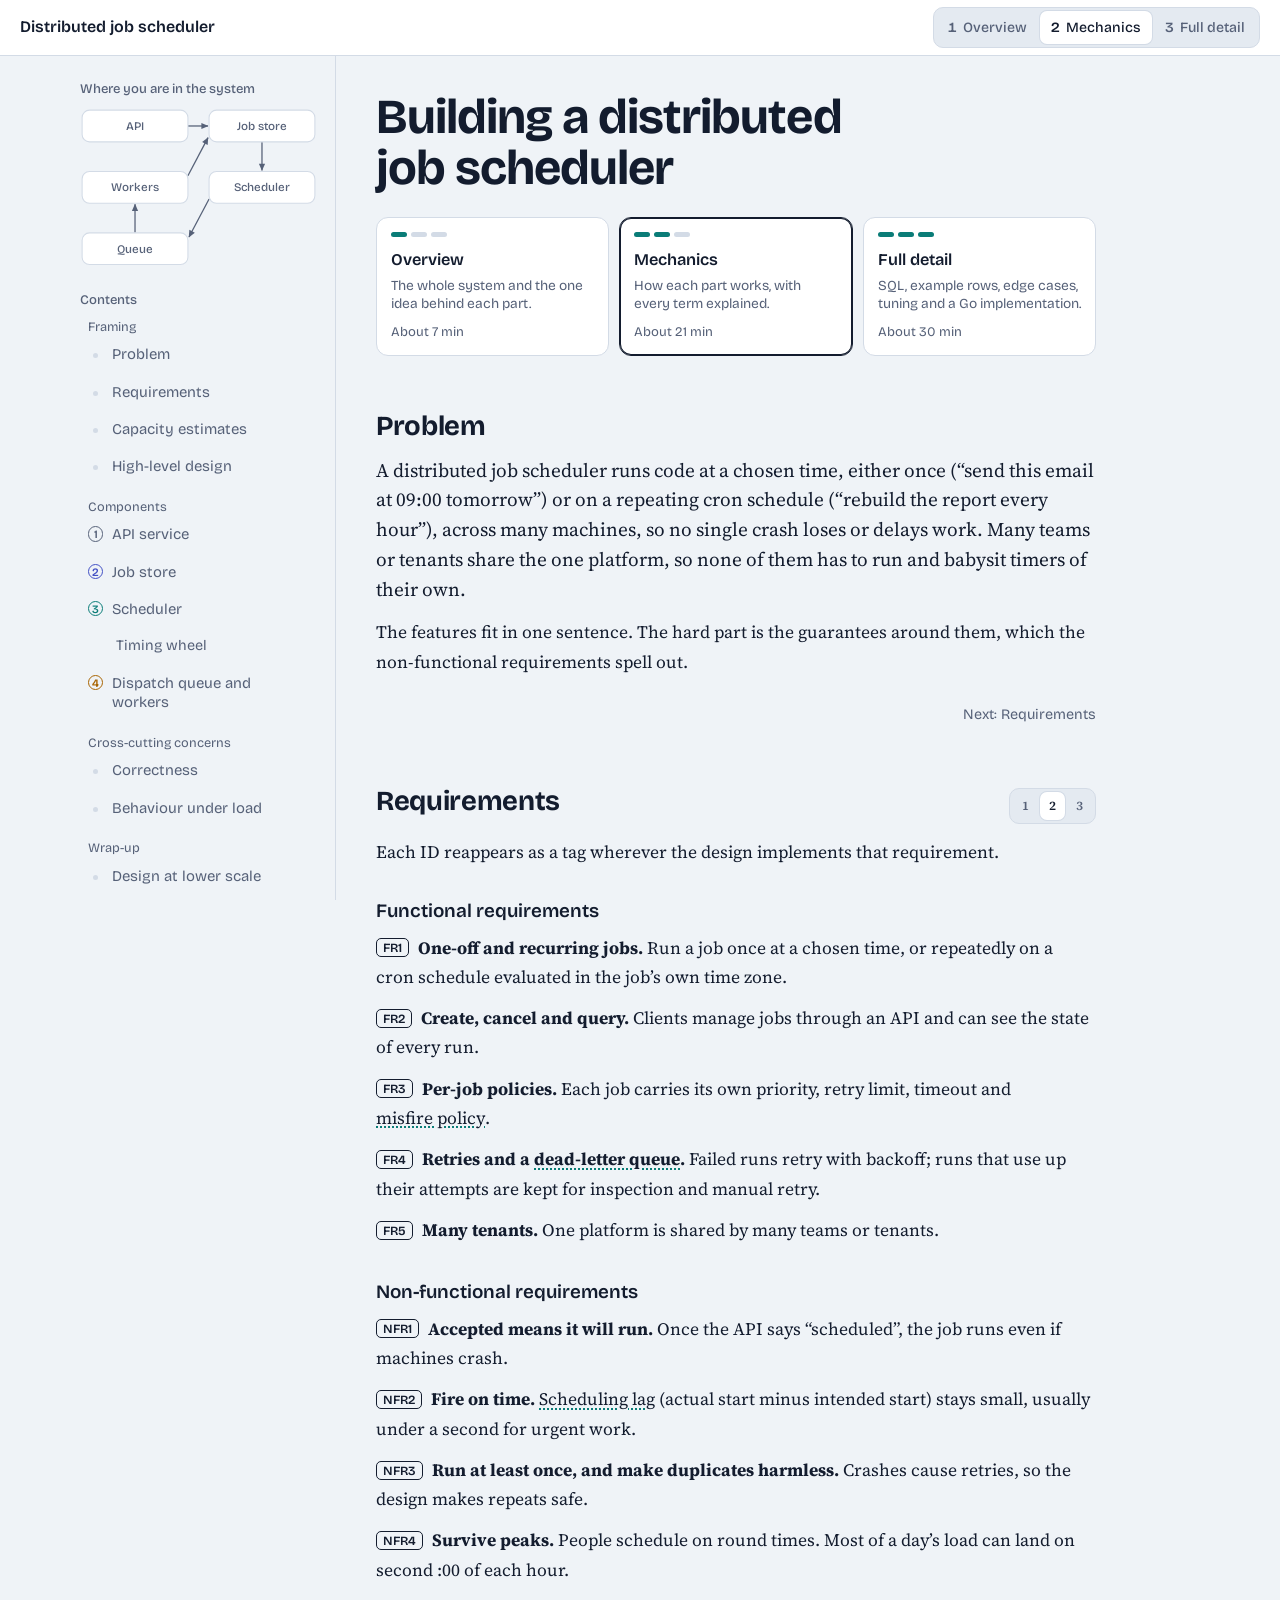
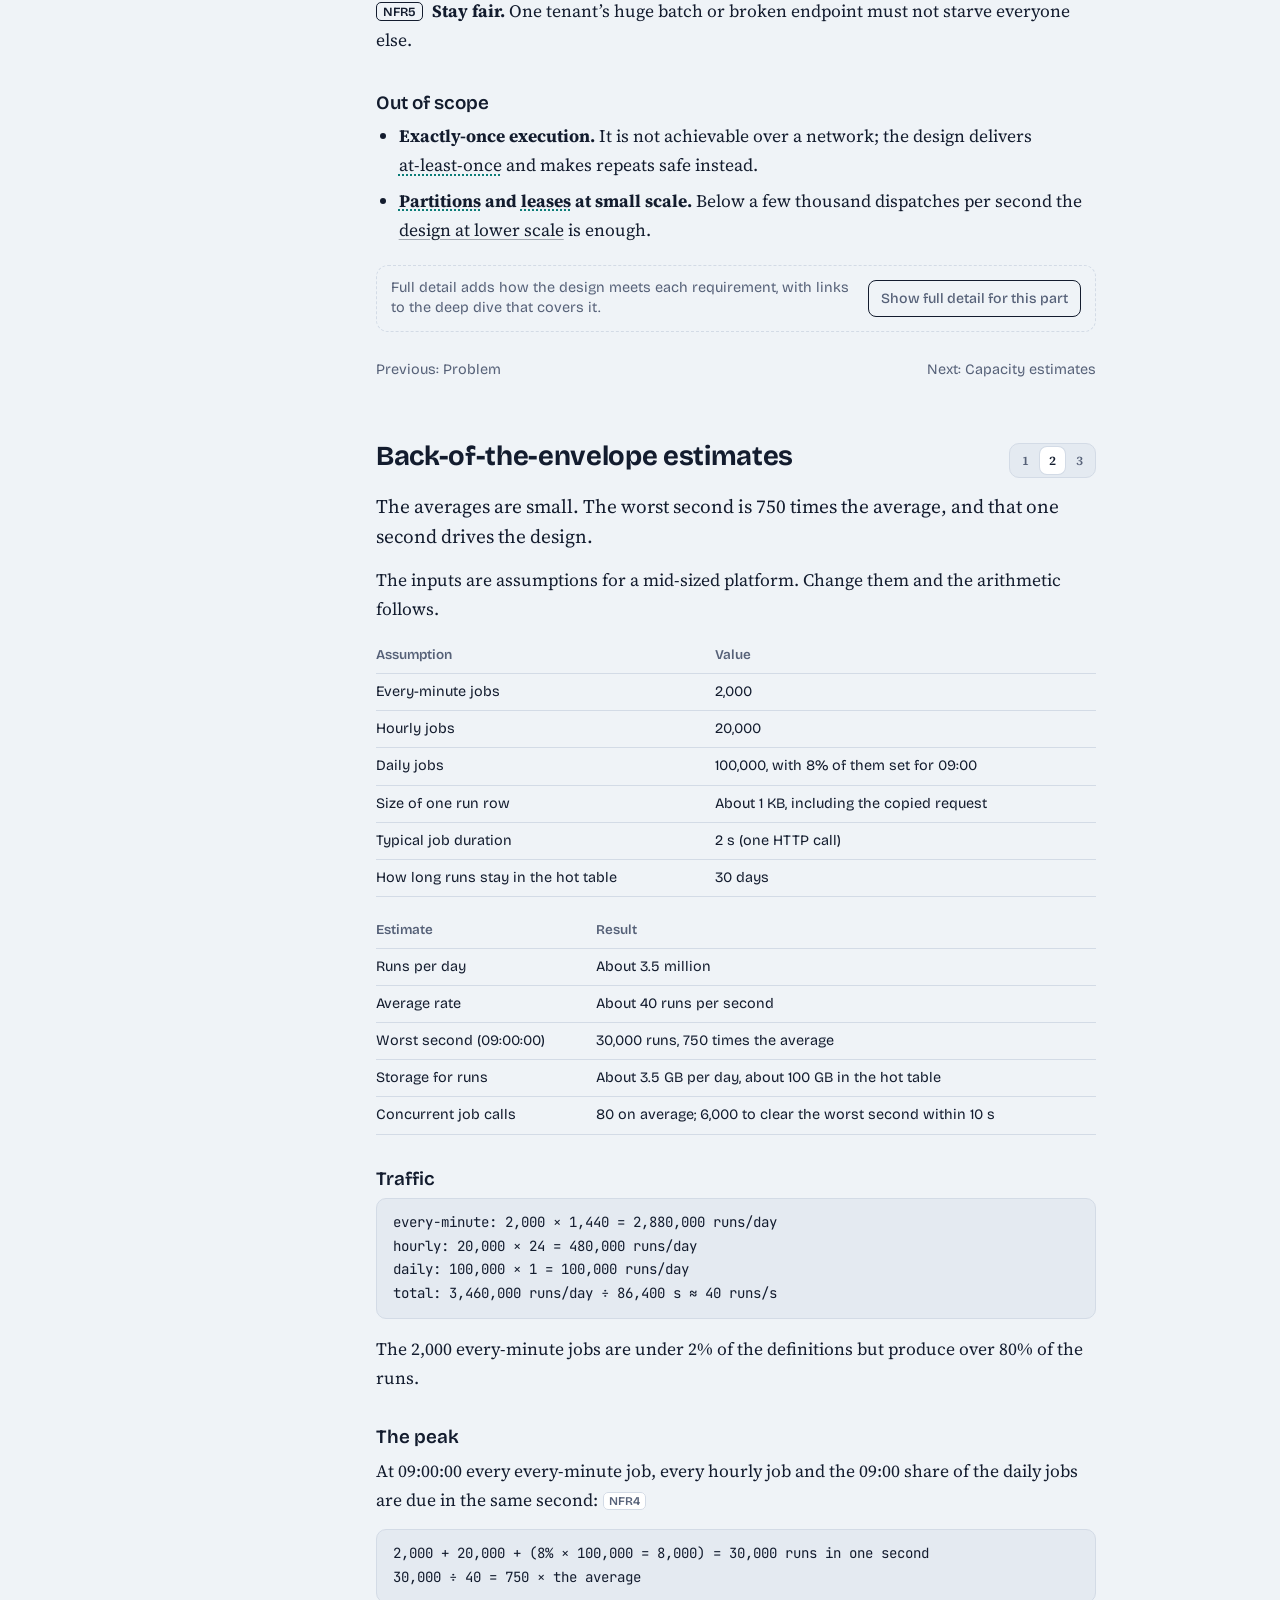
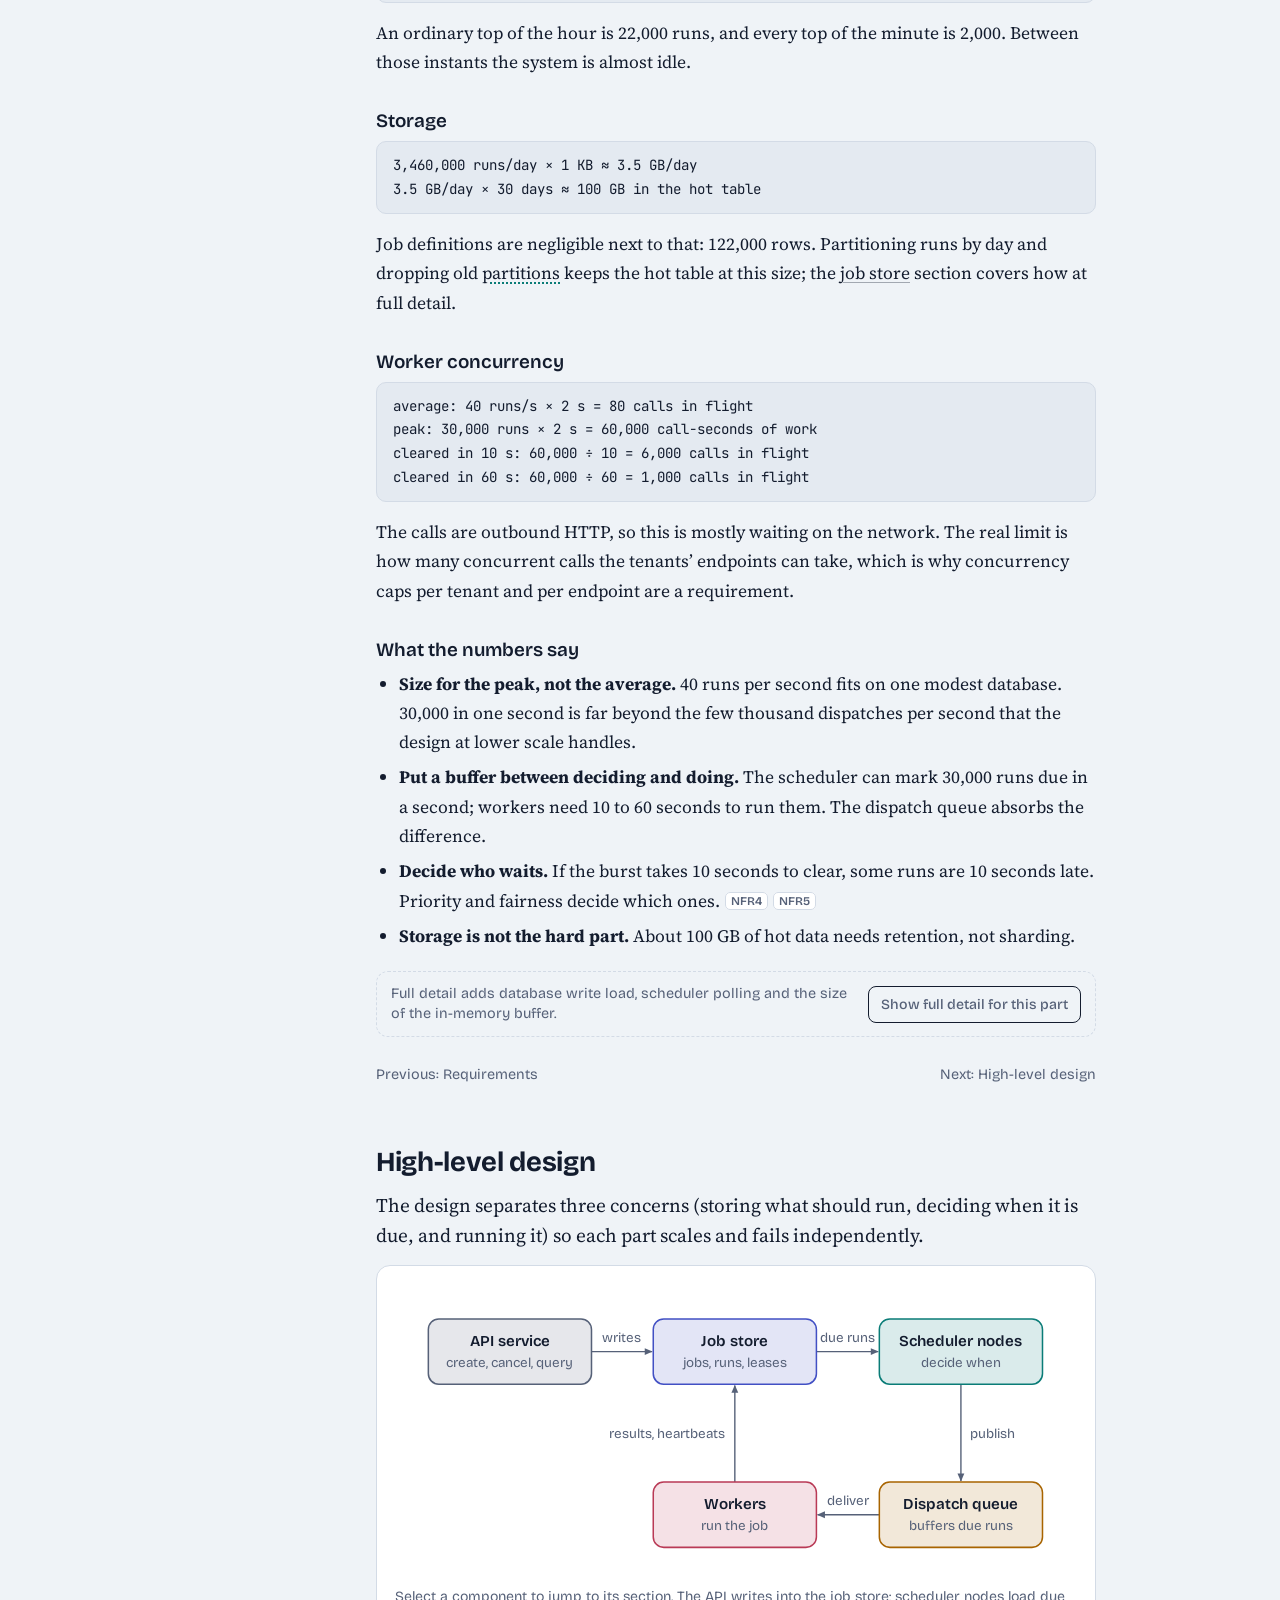
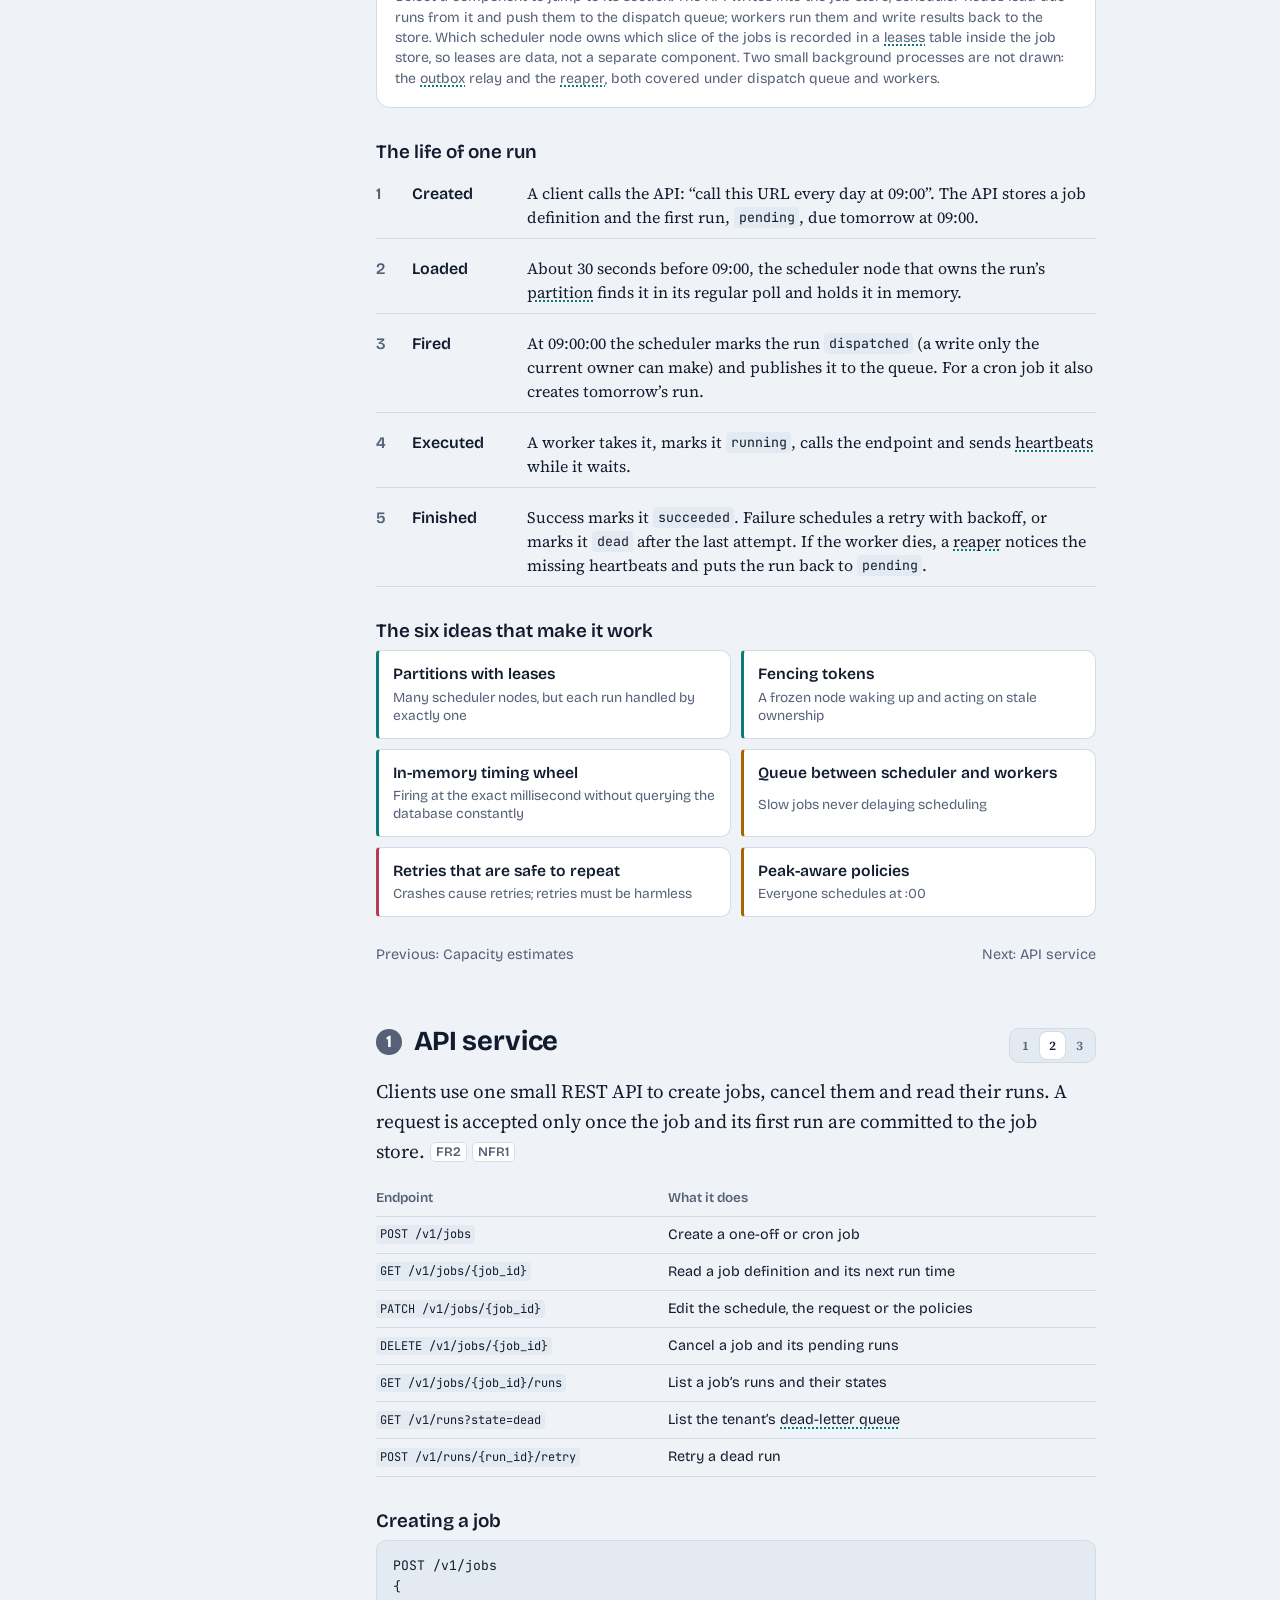
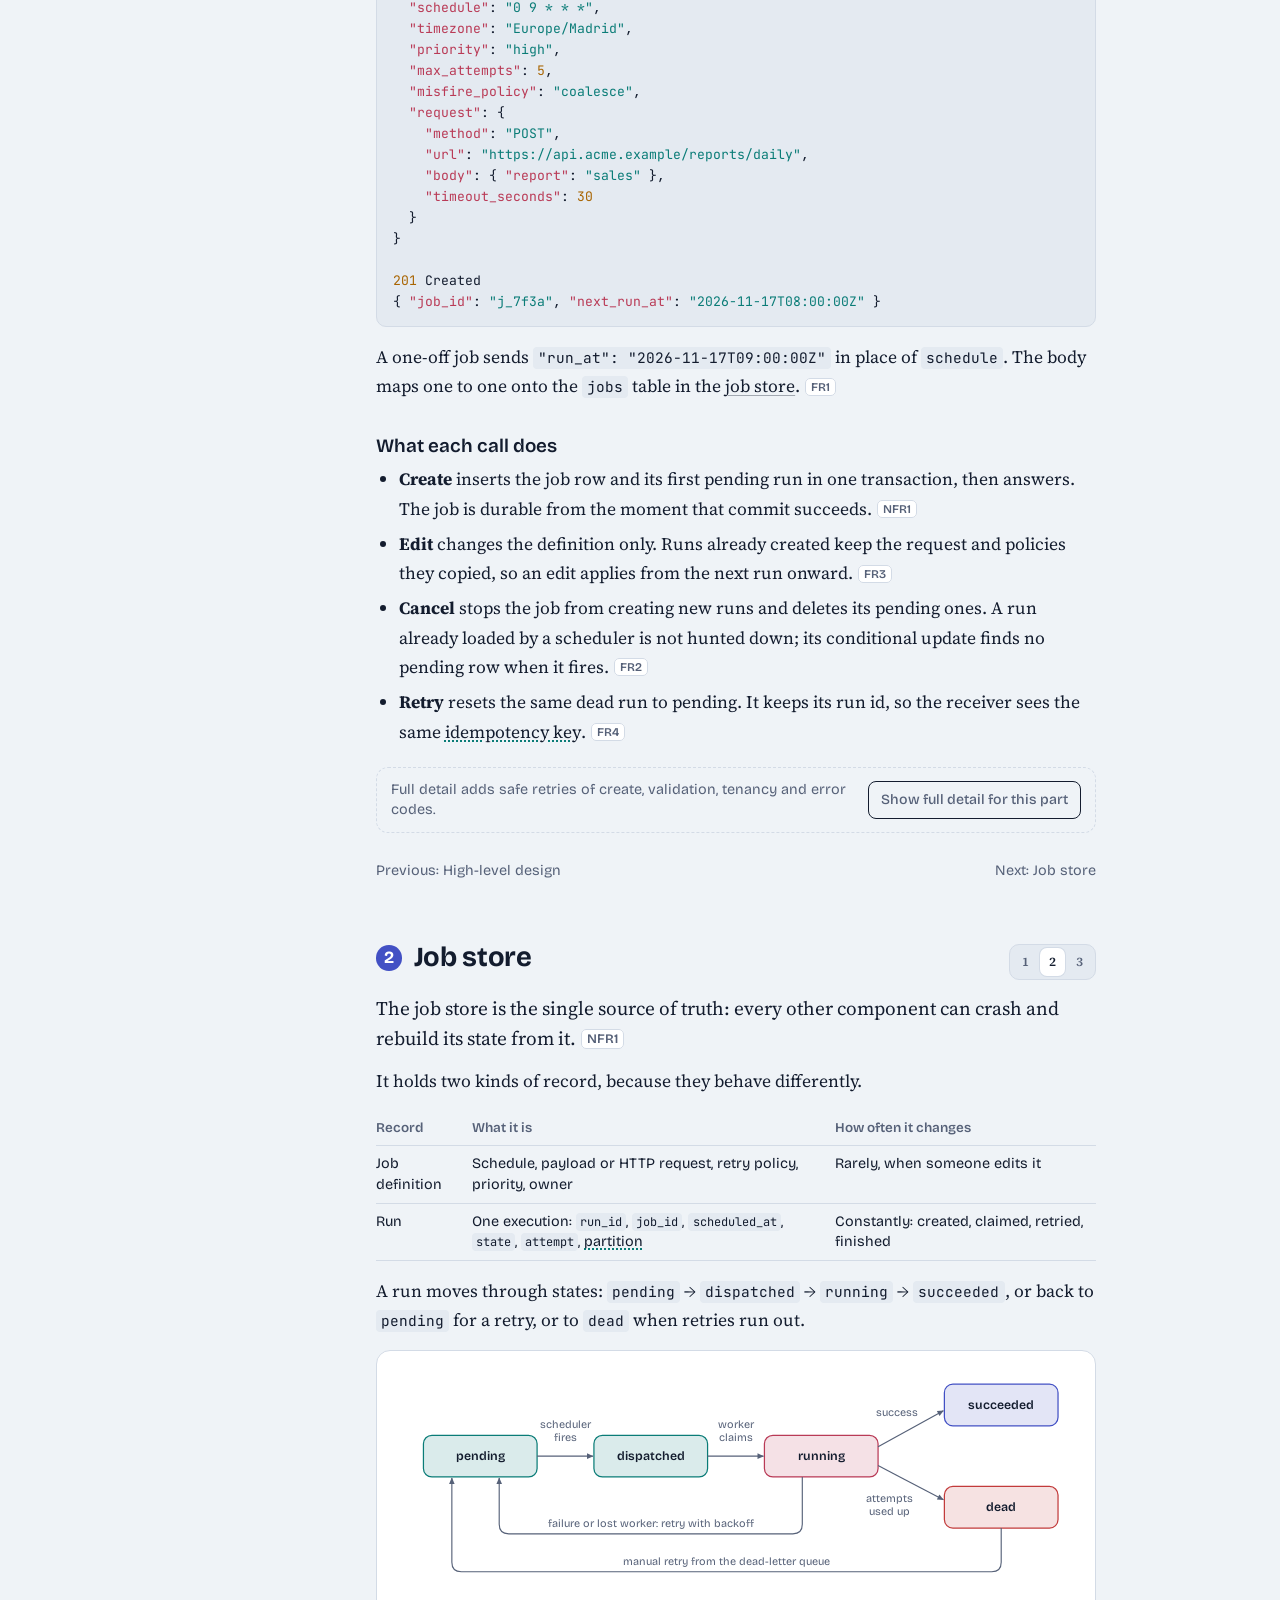
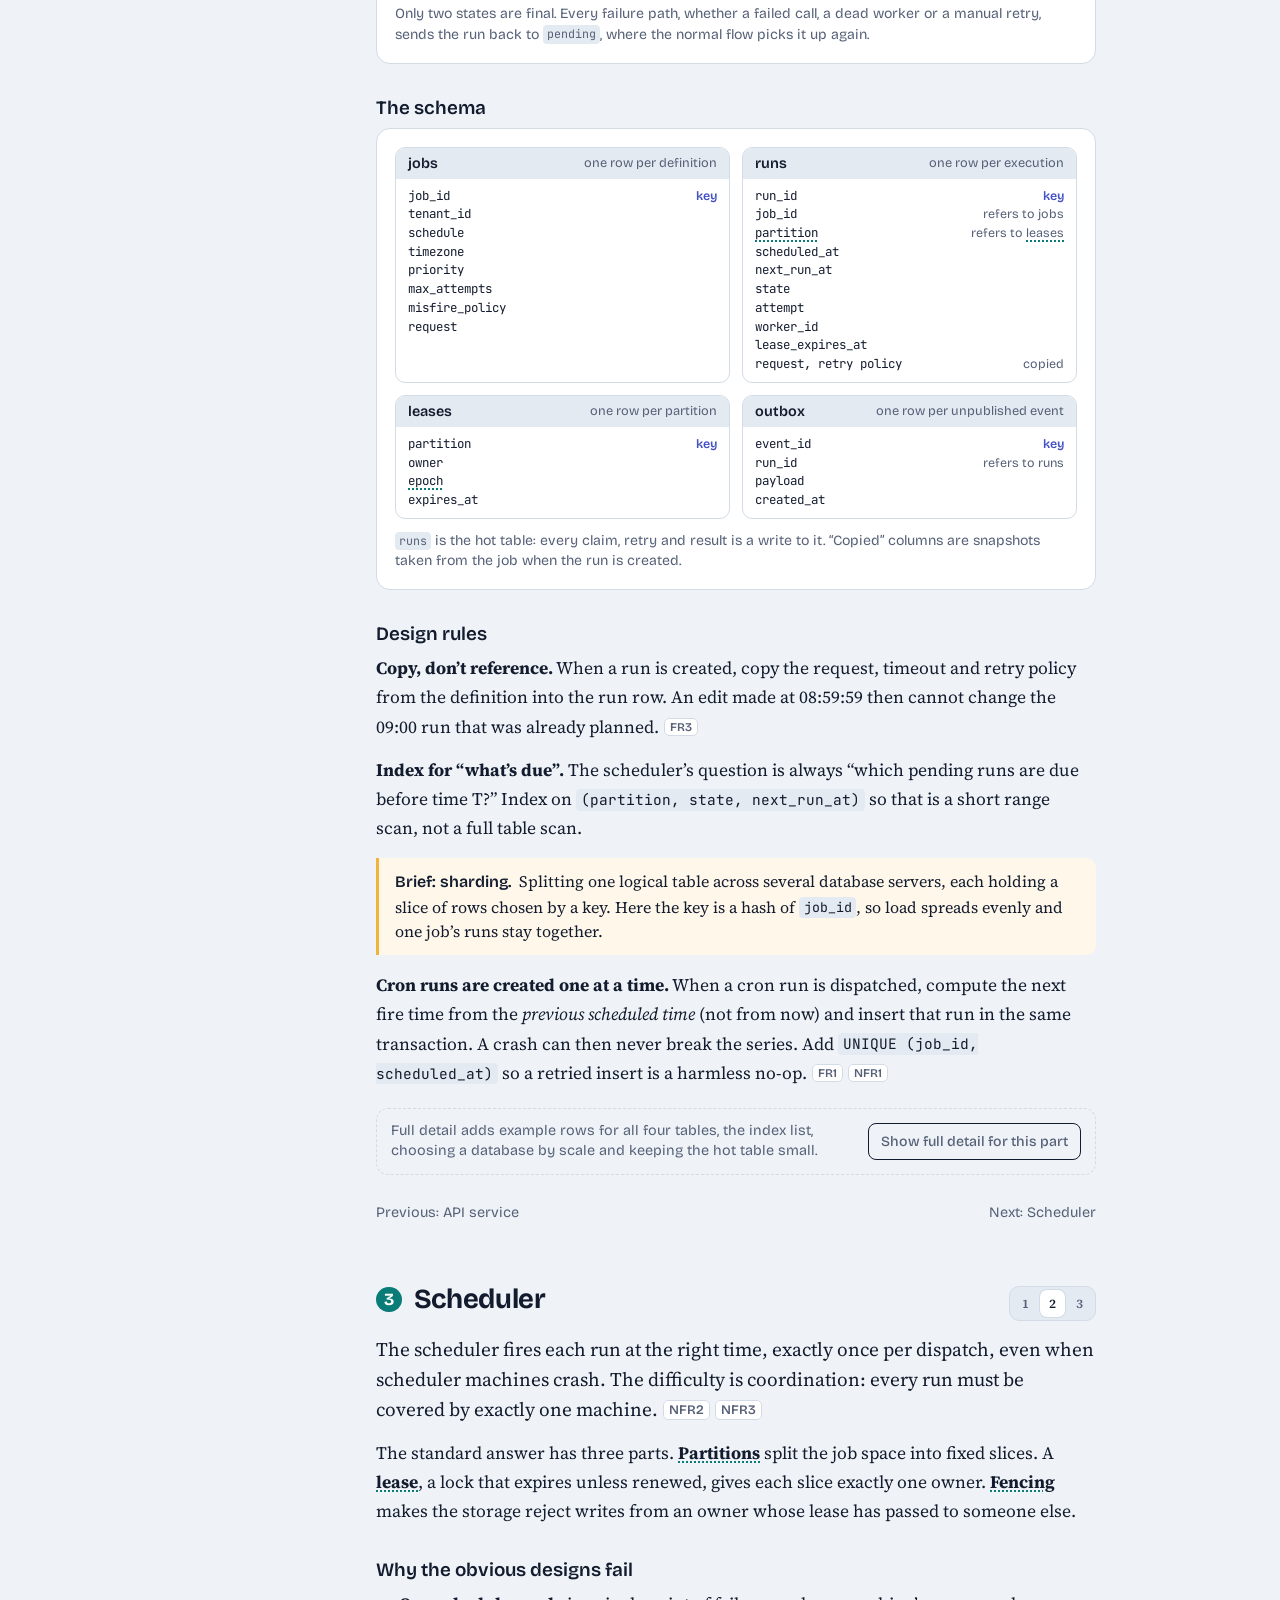
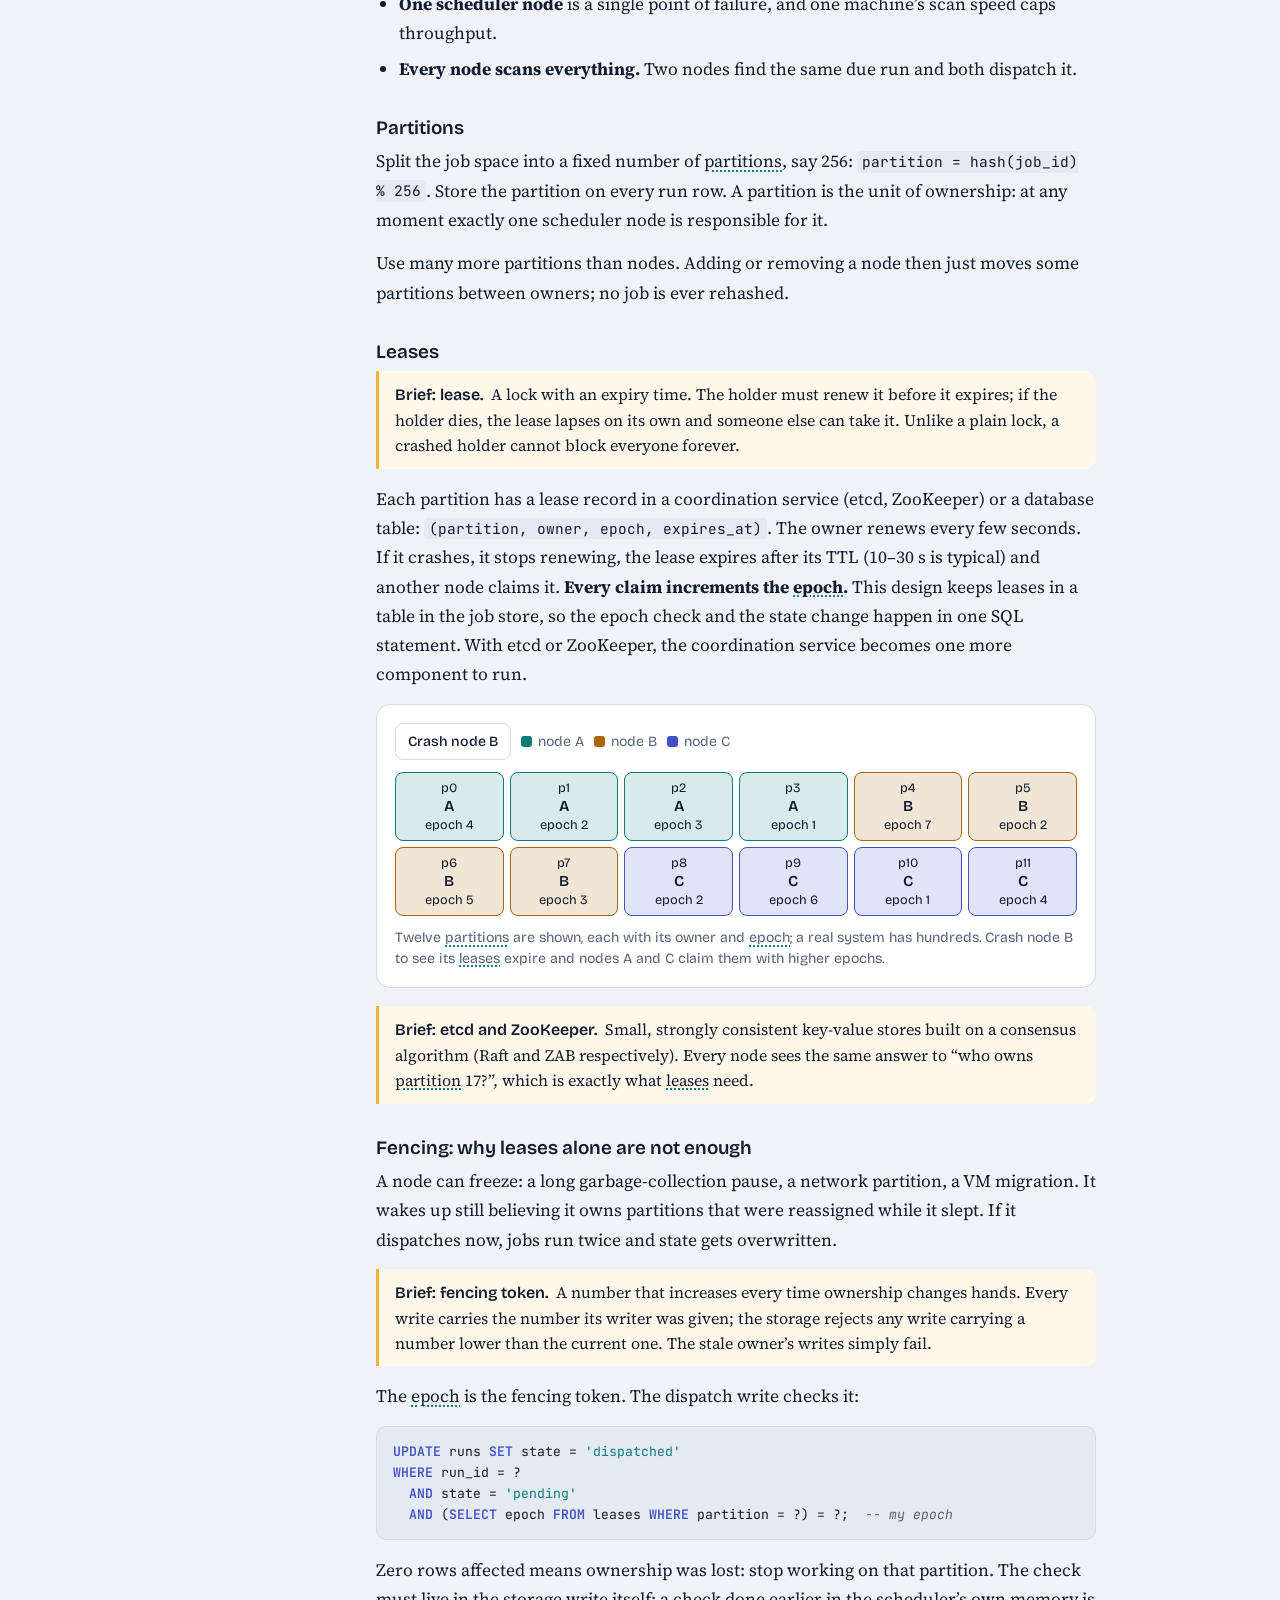
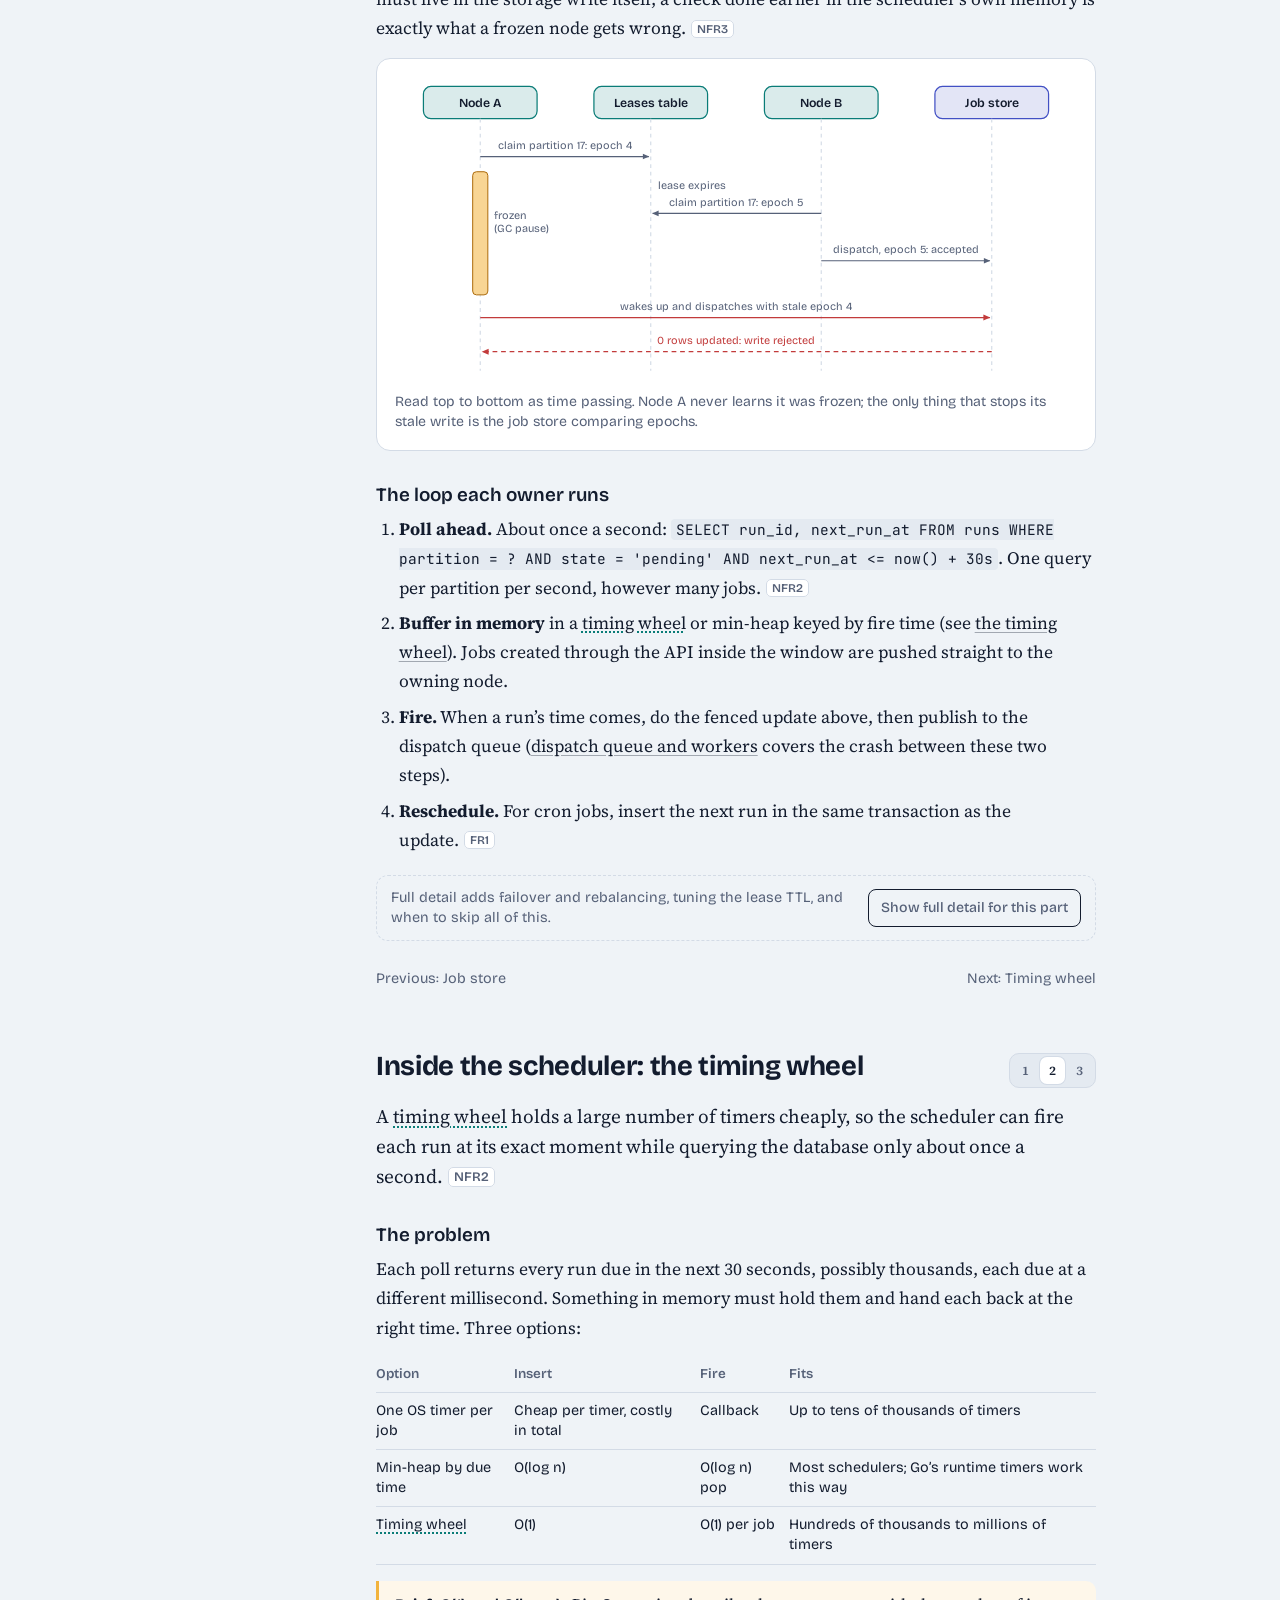
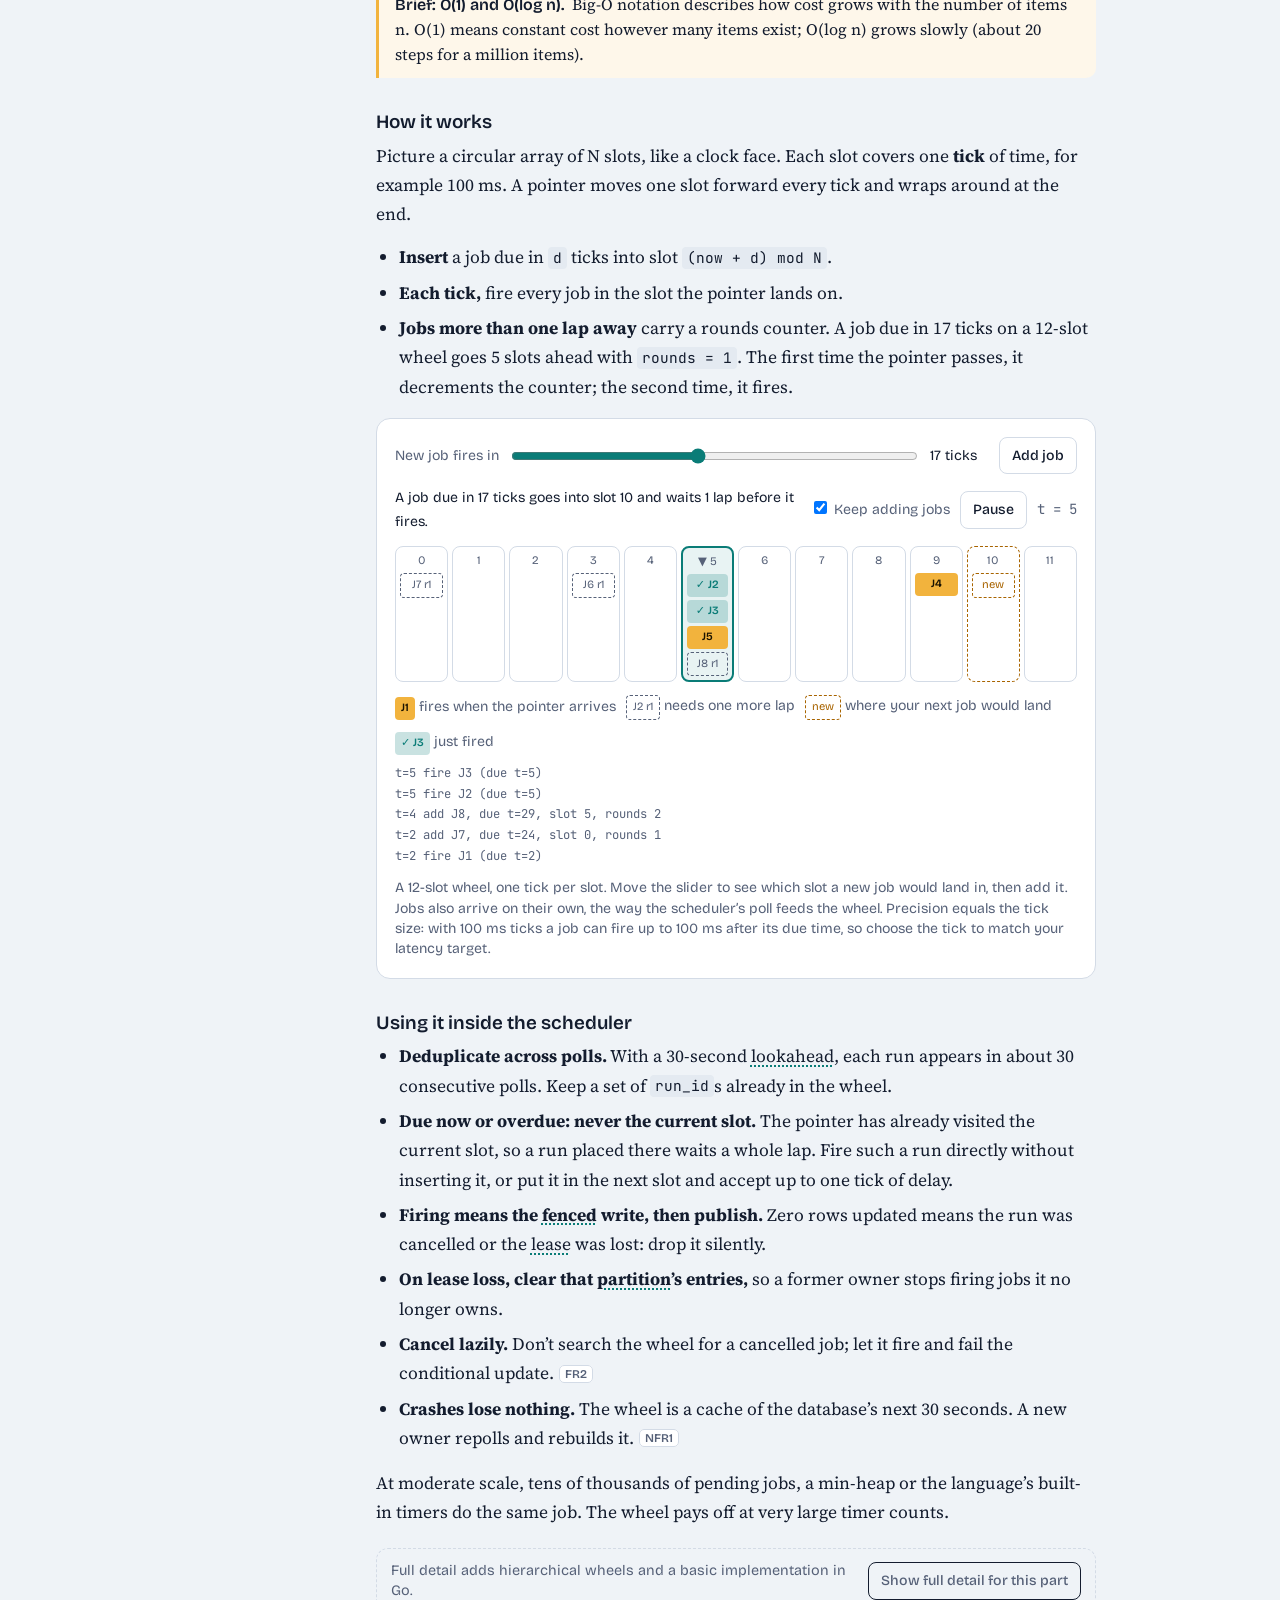
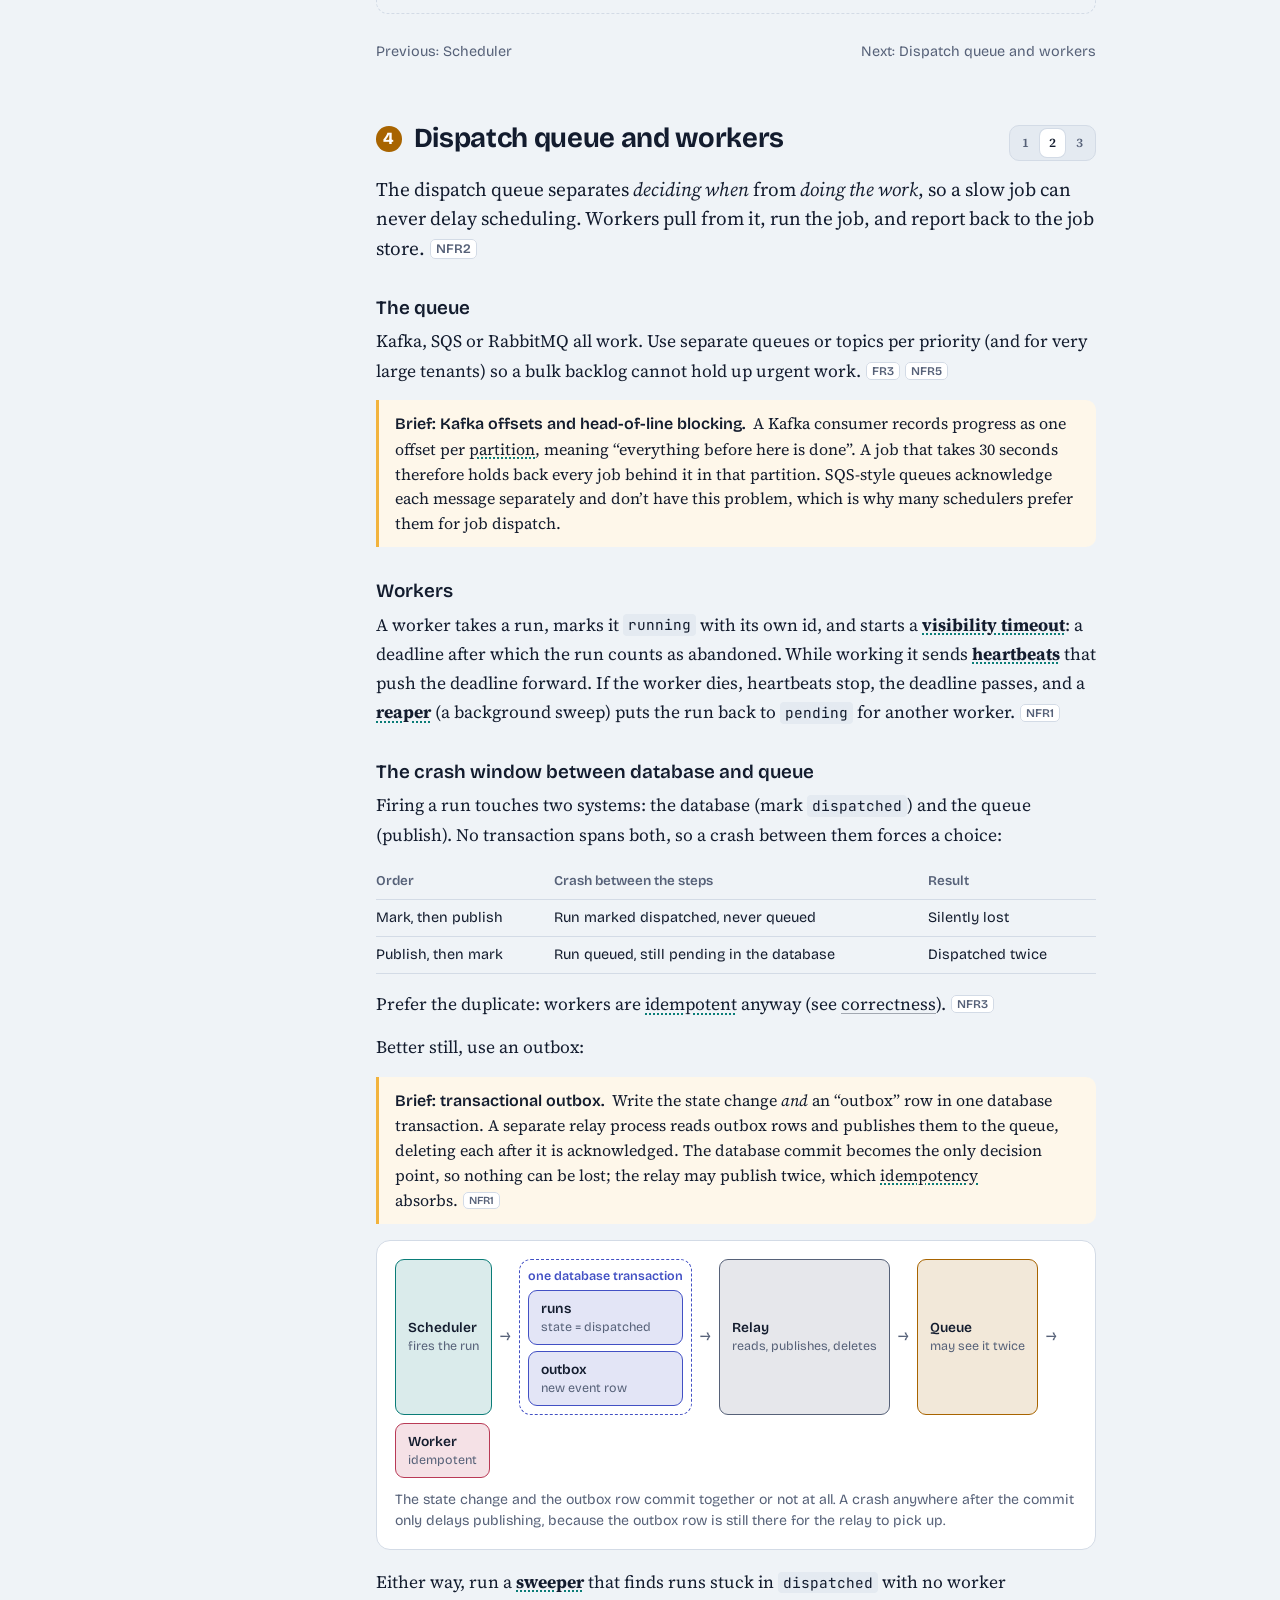
==== commit 5e02c5fc: "Add files via upload" ====
--- a/distributed-job-scheduler.html
+++ b/distributed-job-scheduler.html
@@ -458,7 +458,7 @@
     <ul>
       <li><strong>Create</strong> inserts the job row and its first pending run in one transaction, then answers. The job is durable from the moment that commit succeeds.</li>
       <li><strong>Edit</strong> changes the definition only. Runs already created keep the request and policies they copied, so an edit applies from the next run onward.</li>
-      <li><strong>Cancel</strong> marks the job and its pending runs cancelled. A run already loaded by a scheduler is not hunted down; it fails its conditional update when it fires.</li>
+      <li><strong>Cancel</strong> stops the job from creating new runs and deletes its pending ones. A run already loaded by a scheduler is not hunted down; its conditional update finds no pending row when it fires.</li>
       <li><strong>Retry</strong> resets the same dead run to pending. It keeps its run id, so the receiver sees the same idempotency key.</li>
     </ul>
   </div>
@@ -483,8 +483,8 @@
     <p>It holds two kinds of record, because they behave differently.</p>
     <div class="scroll"><table>
       <tr><th>Record</th><th>What it is</th><th>How often it changes</th></tr>
-      <tr><td>Job definition (task)</td><td>Schedule, payload or HTTP request, retry policy, priority, owner</td><td>Rarely, when someone edits it</td></tr>
-      <tr><td>Run (job execution)</td><td>One execution: <code>run_id</code>, <code>job_id</code>, <code>scheduled_at</code>, <code>state</code>, <code>attempt</code>, partition</td><td>Constantly: created, claimed, retried, finished</td></tr>
+      <tr><td>Job definition</td><td>Schedule, payload or HTTP request, retry policy, priority, owner</td><td>Rarely, when someone edits it</td></tr>
+      <tr><td>Run</td><td>One execution: <code>run_id</code>, <code>job_id</code>, <code>scheduled_at</code>, <code>state</code>, <code>attempt</code>, partition</td><td>Constantly: created, claimed, retried, finished</td></tr>
     </table></div>
   </div>
   <p>A run moves through states: <code>pending</code> → <code>dispatched</code> → <code>running</code> → <code>succeeded</code>, or back to <code>pending</code> for a retry, or to <code>dead</code> when retries run out.</p>
@@ -543,8 +543,8 @@
     <ul>
       <li><code>scheduled_at</code> is the intended time and never changes. <code>next_run_at</code> is when to try next, so it moves forward on every retry.</li>
       <li>r_5001 is the 09:00 Madrid job: 08:00 UTC in winter. It succeeded on the first attempt.</li>
-      <li>r_5002 failed once at 14:30:00, waited a 2-second backoff, and is on attempt 2 with worker-4. Its <code>lease_expires_at</code> is 14:31:02; with no result by then, the reaper returns it to <code>pending</code>.</li>
-      <li>r_4990 used all 3 of its job’s <code>max_attempts</code> (at :00, :02 and :06) and is now in the DLQ.</li>
+      <li>r_5002 failed once at 14:30:00, waited its backoff (2 s here), and is on attempt 2 with worker-4. Its <code>lease_expires_at</code> is 14:31:02; with no result by then, the reaper returns it to <code>pending</code>.</li>
+      <li>r_4990 used all 3 of its job’s <code>max_attempts</code> (at :00, :02 and :06; the delays are shown without jitter to keep the example readable) and is now in the DLQ.</li>
       <li>All runs of j_91bc share partition 203, because the partition is a hash of <code>job_id</code>.</li>
     </ul>
     <p><strong><code>leases</code>: one row per partition.</strong></p>
@@ -555,10 +555,10 @@
       <tr><td>203</td><td>sched-b</td><td>7</td><td>14:32:11</td></tr>
     </table></div>
     <p>Partition 203 has changed hands seven times. Only a write carrying epoch 7 can dispatch its runs.</p>
-    <p><strong><code>outbox</code>: one row per event waiting to be published.</strong> The relay deletes a row once the queue acknowledges it.</p>
+    <p><strong><code>outbox</code>: one row per event waiting to be published.</strong> The relay deletes a row once the queue acknowledges it. The row shown was published a moment ago and is about to be deleted.</p>
     <div class="scroll"><table>
       <tr><th>event_id</th><th>run_id</th><th>payload</th><th>created_at</th></tr>
-      <tr><td>88121</td><td>r_5002</td><td><code>{"run_id":"r_5002","attempt":2}</code></td><td>14:30:02</td></tr>
+      <tr><td>88121</td><td>r_5002</td><td><code>{"run_id":"r_5002"}</code></td><td>14:30:02</td></tr>
     </table></div>
     <p><strong>Indexes on <code>runs</code>, one per reader.</strong></p>
     <div class="scroll"><table>
@@ -919,7 +919,7 @@
 <section id="simple-design" class="k-store" data-toc="Design at lower scale" data-group="Wrap-up" data-nodes="store work"
   data-more2="how SKIP LOCKED works, the claim transaction and what this design costs">
   <div class="sh"><h2>Design at lower scale: let the database coordinate</h2></div>
-  <p class="lede">Below a few thousand dispatches per second, you can drop partitions, leases, the coordination service and even the message broker. The database’s row locks do all the coordination.</p>
+  <p class="lede">Below a few thousand dispatches per second, you can drop partitions, partition leases and even the message broker. The database’s row locks do all the coordination.</p>
   <div data-l="2">
     <div class="brief"><b>Brief: <code>FOR UPDATE SKIP LOCKED</code>.</b> <code>FOR UPDATE</code> locks the rows a query returns until the transaction ends. <code>SKIP LOCKED</code> makes the query pass over rows another transaction already holds instead of waiting for them. Several workers running the same query at the same moment therefore get disjoint sets of rows. Postgres and MySQL 8 both support it.</div>
     <p>Every worker runs the same short transaction:</p>
@@ -1183,7 +1183,7 @@
     ['api','A one-off job sends','FR1'],
     ['api','inserts the job row and its first pending run','NFR1'],
     ['api','changes the definition only','FR3'],
-    ['api','marks the job and its pending runs cancelled','FR2'],
+    ['api','stops the job from creating new runs','FR2'],
     ['api','resets the same dead run to pending','FR4'],
     ['api','derives the tenant from the authenticated caller','FR5'],
     ['job-store','single source of truth: every other component','NFR1'],
@@ -1277,7 +1277,7 @@
 /* citation address: filled in when the page is served from its own site */
 (function(){
   let own=false; try{ own=window.top===window.self; }catch(e){}
-  if(own&&/^https?:$/.test(location.protocol)&&!/(^|\.)claude\.ai$/.test(location.hostname)){
+  if(own&&/^https?:$/.test(location.protocol)){
     const u=location.origin+location.pathname, a=document.createElement('a'); a.href=u; a.textContent=u; $('#citeurl').replaceWith(a);
   }
 })();
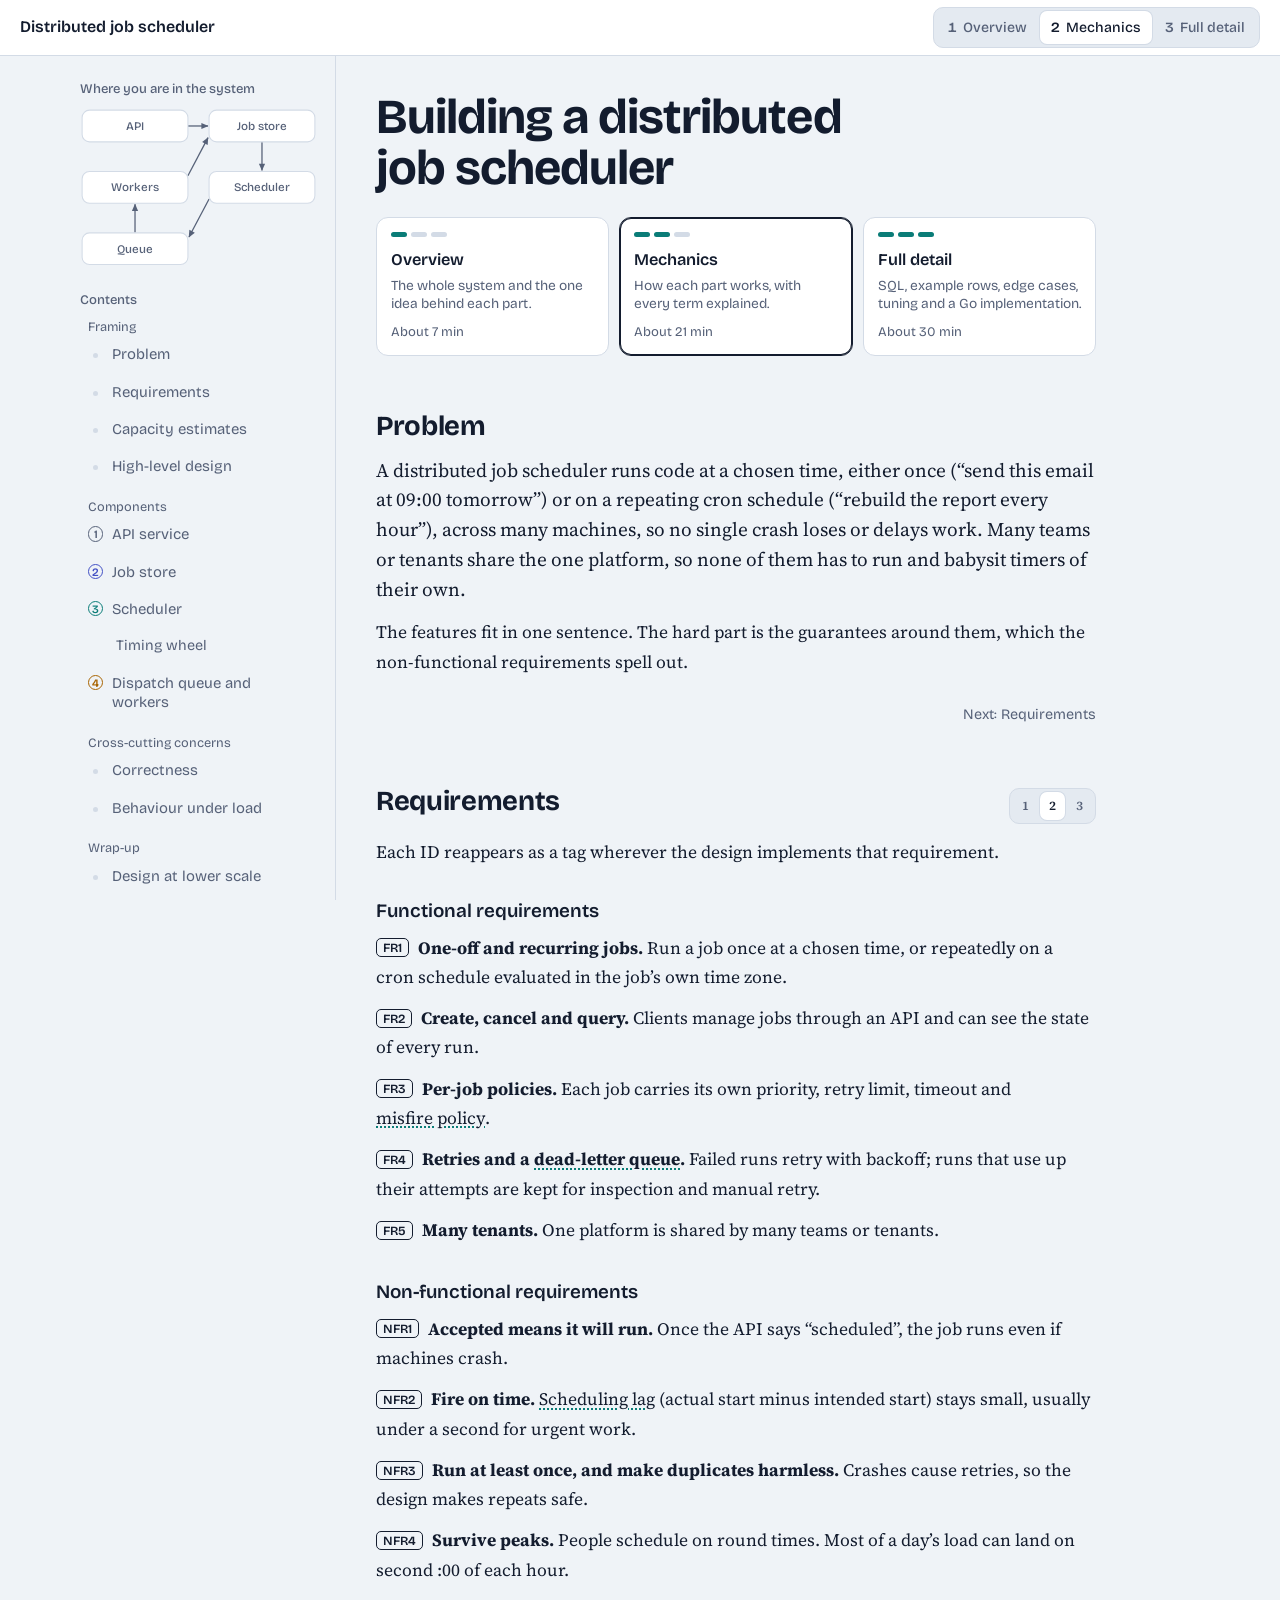
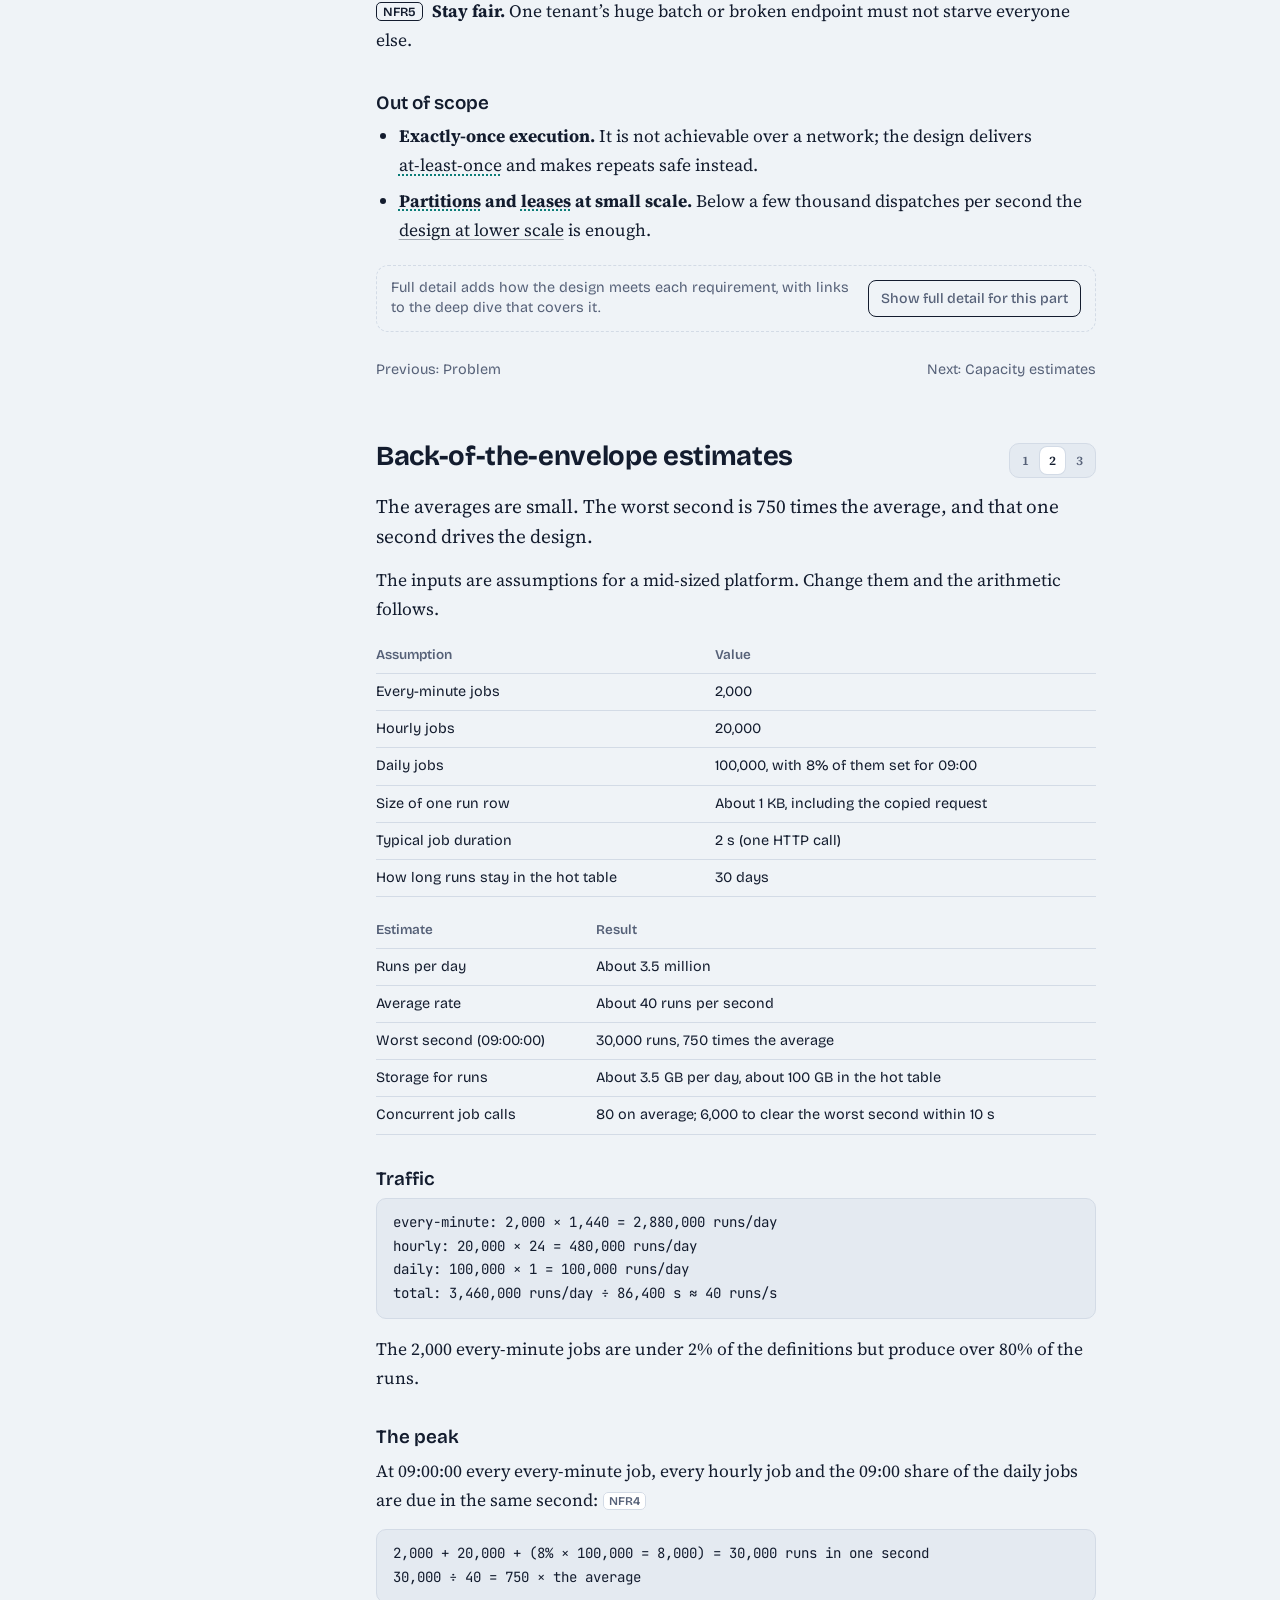
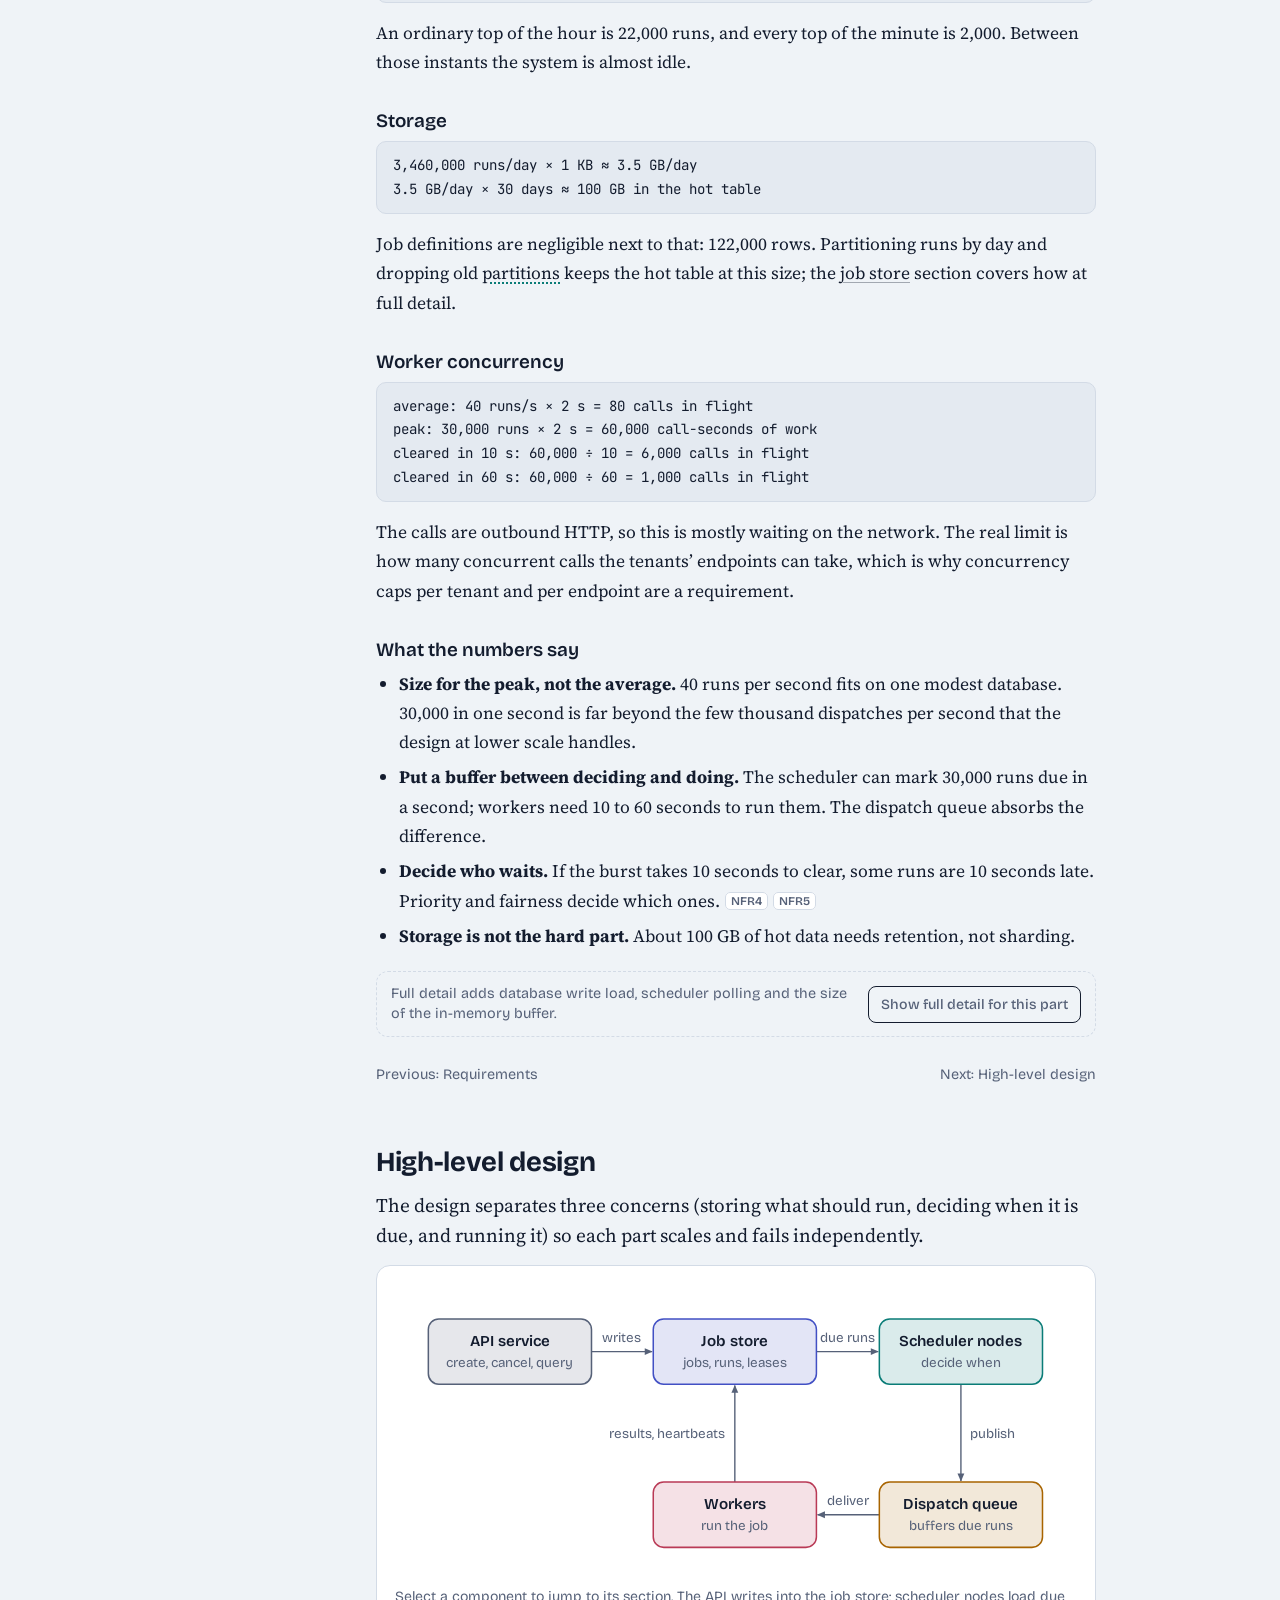
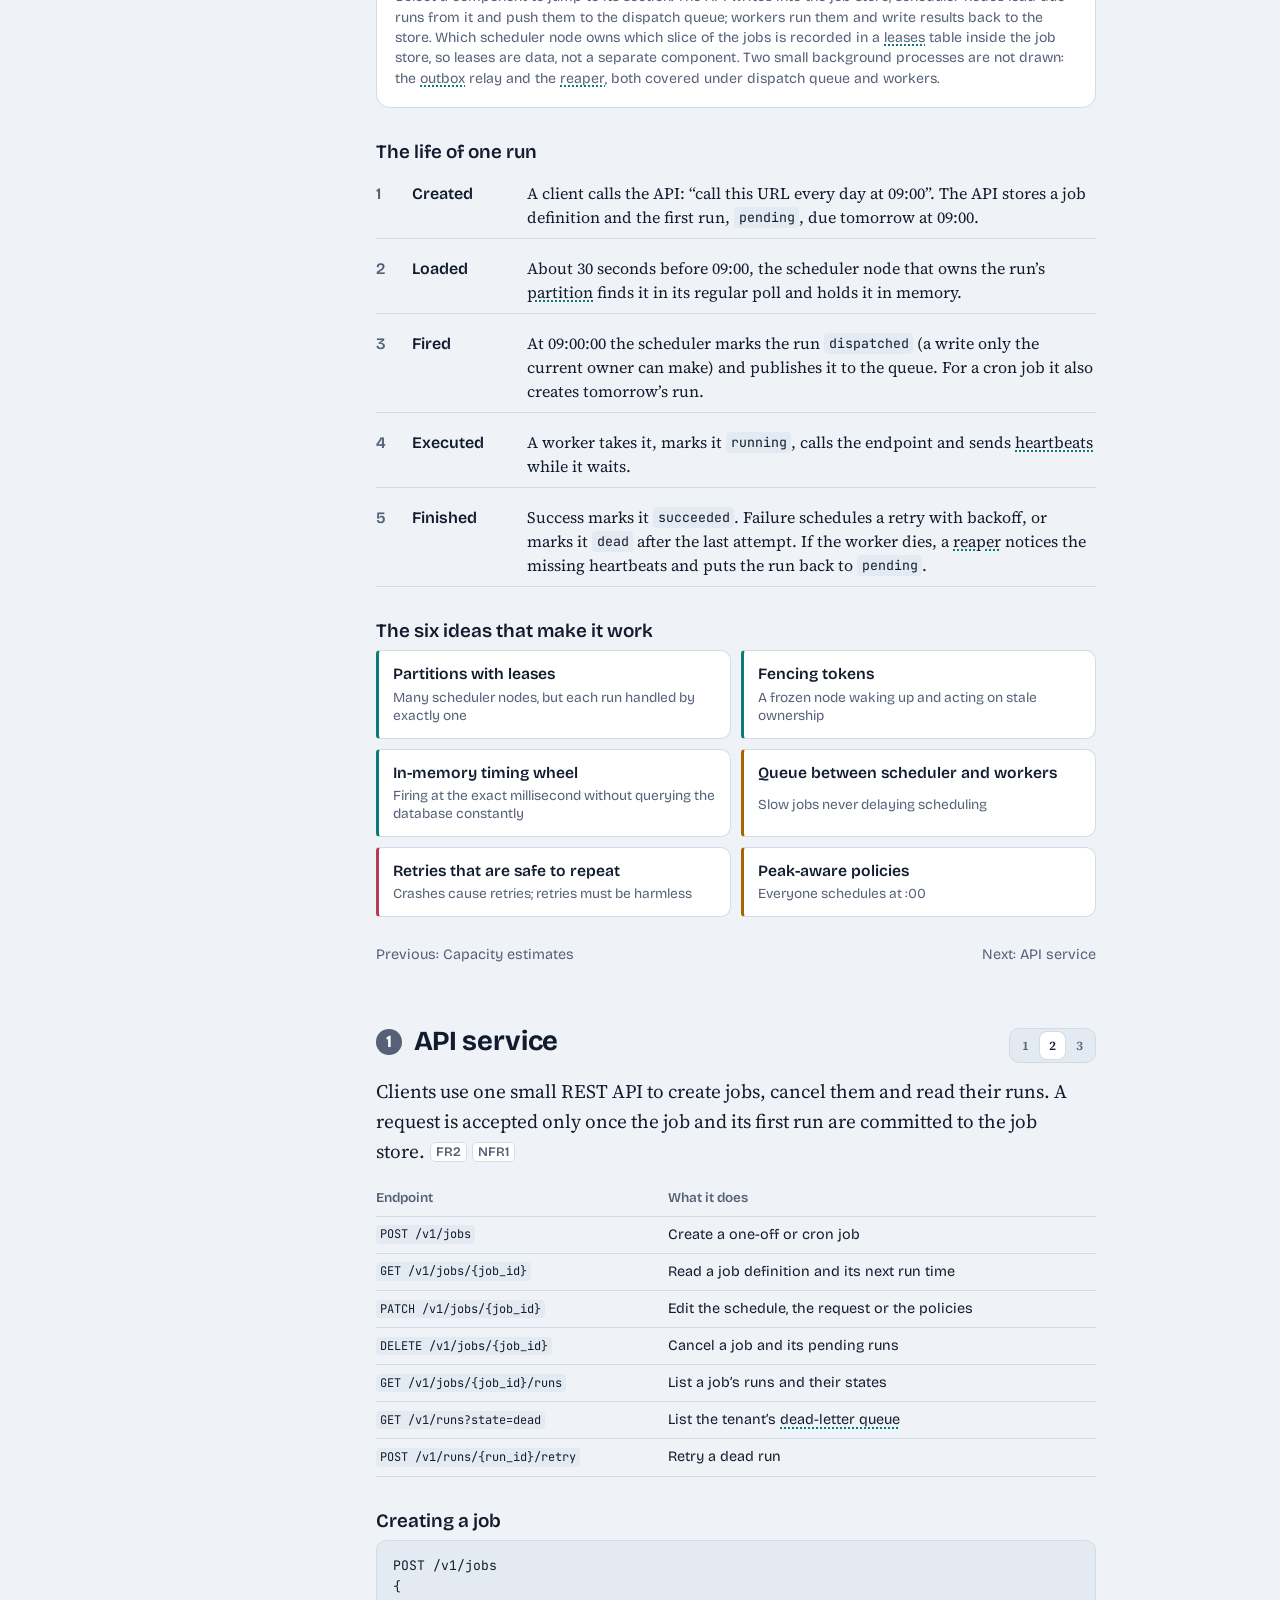
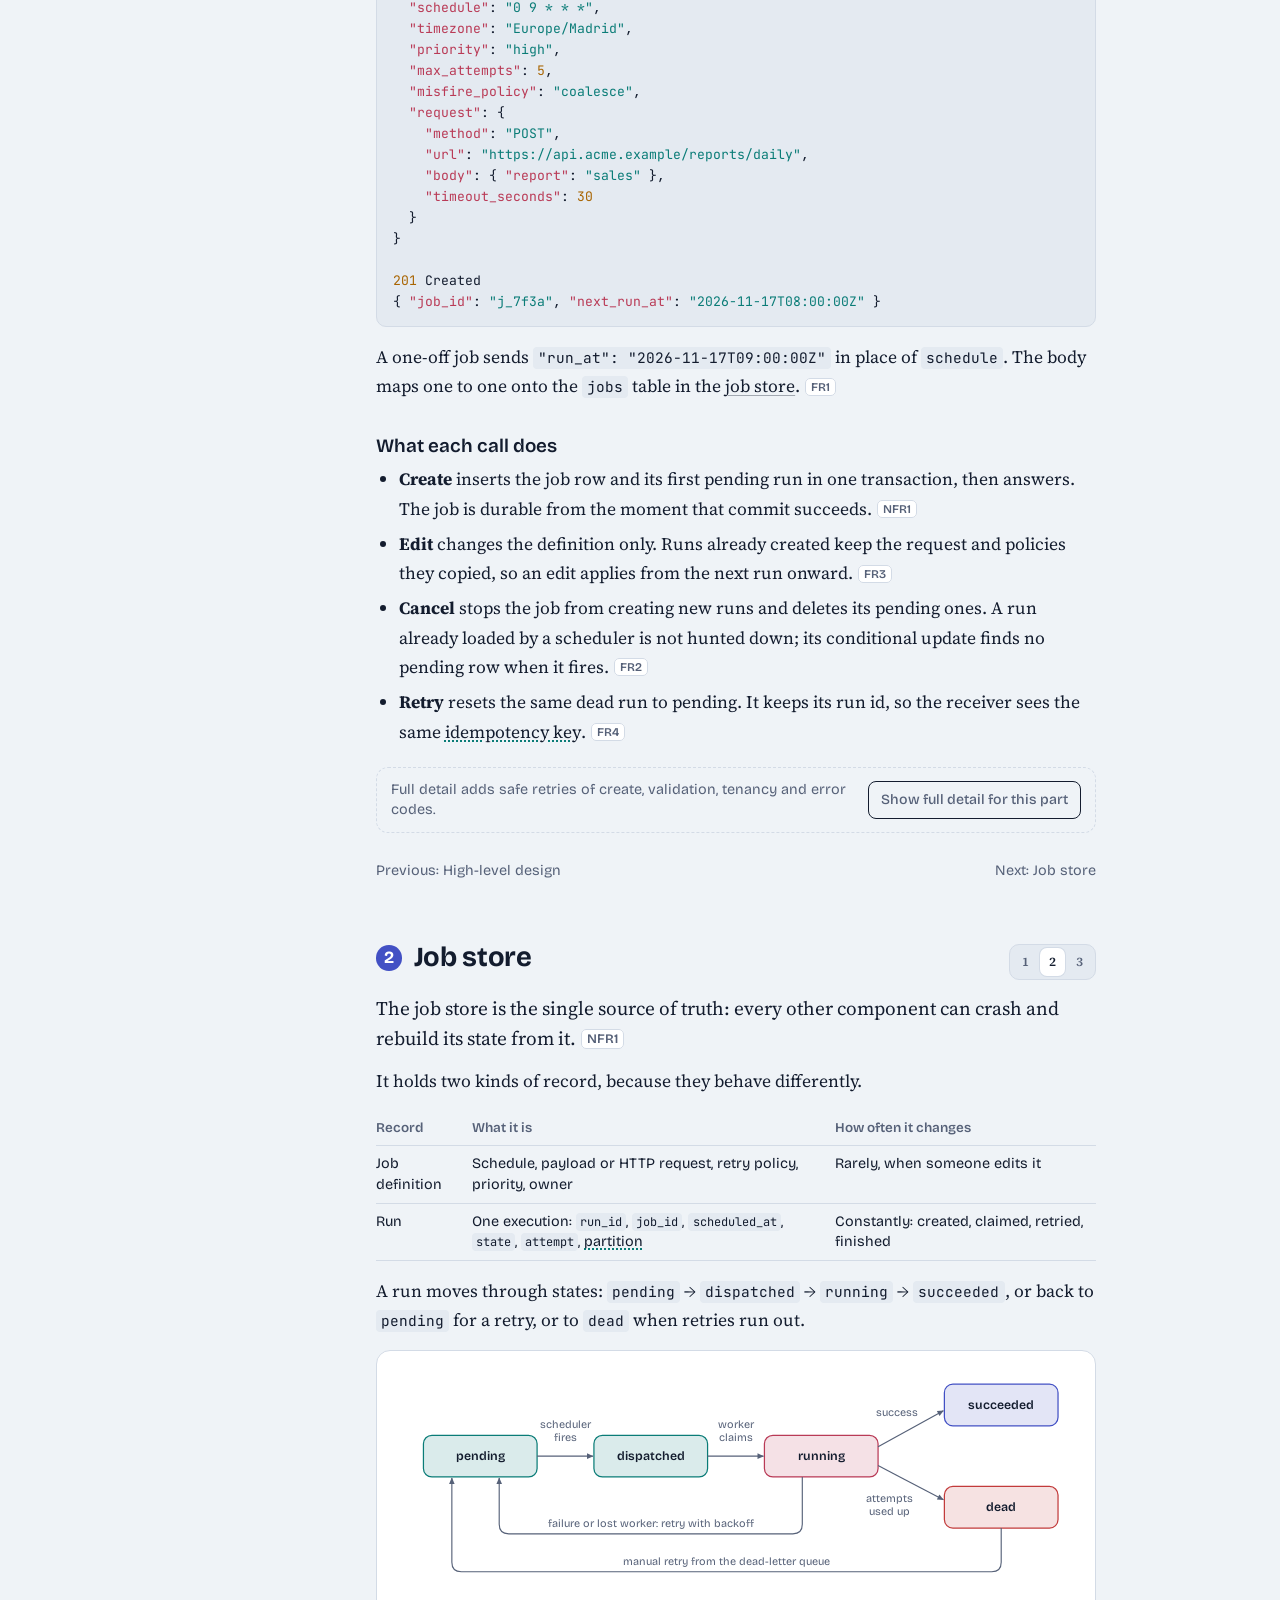
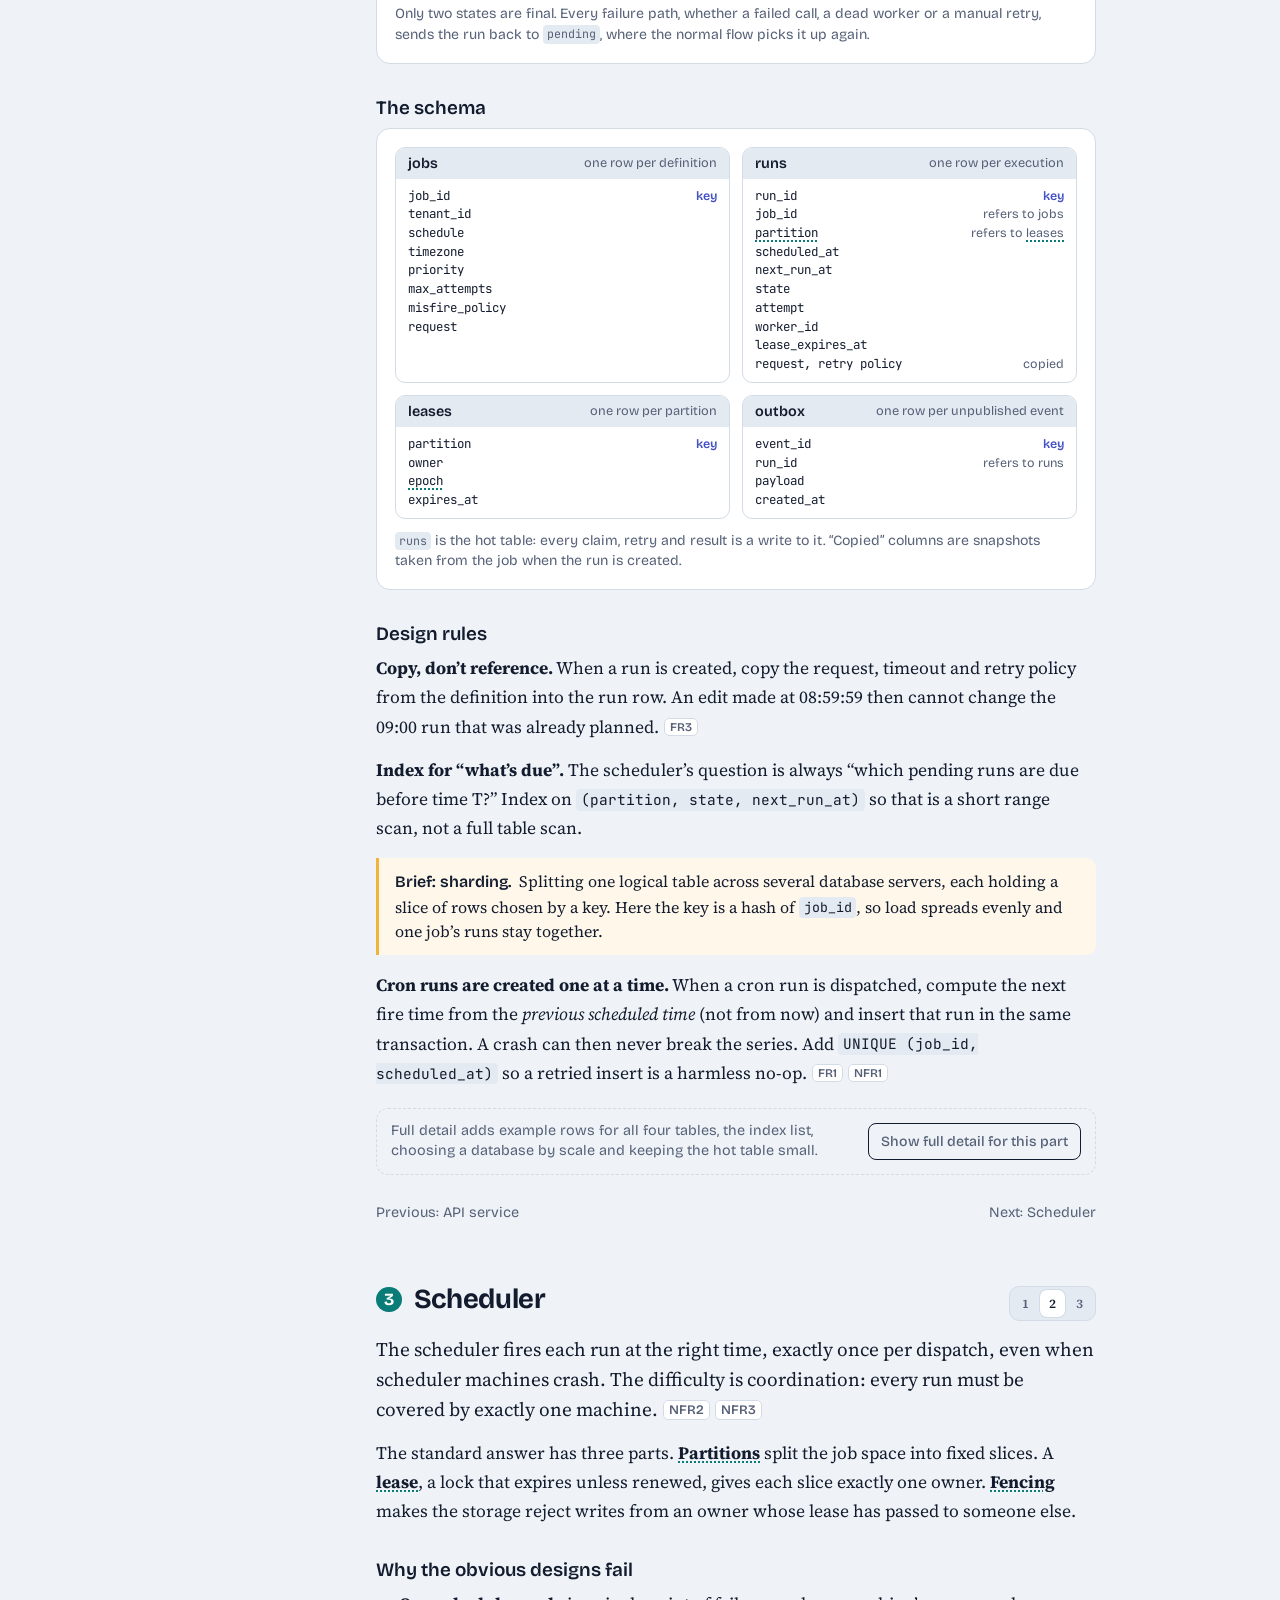
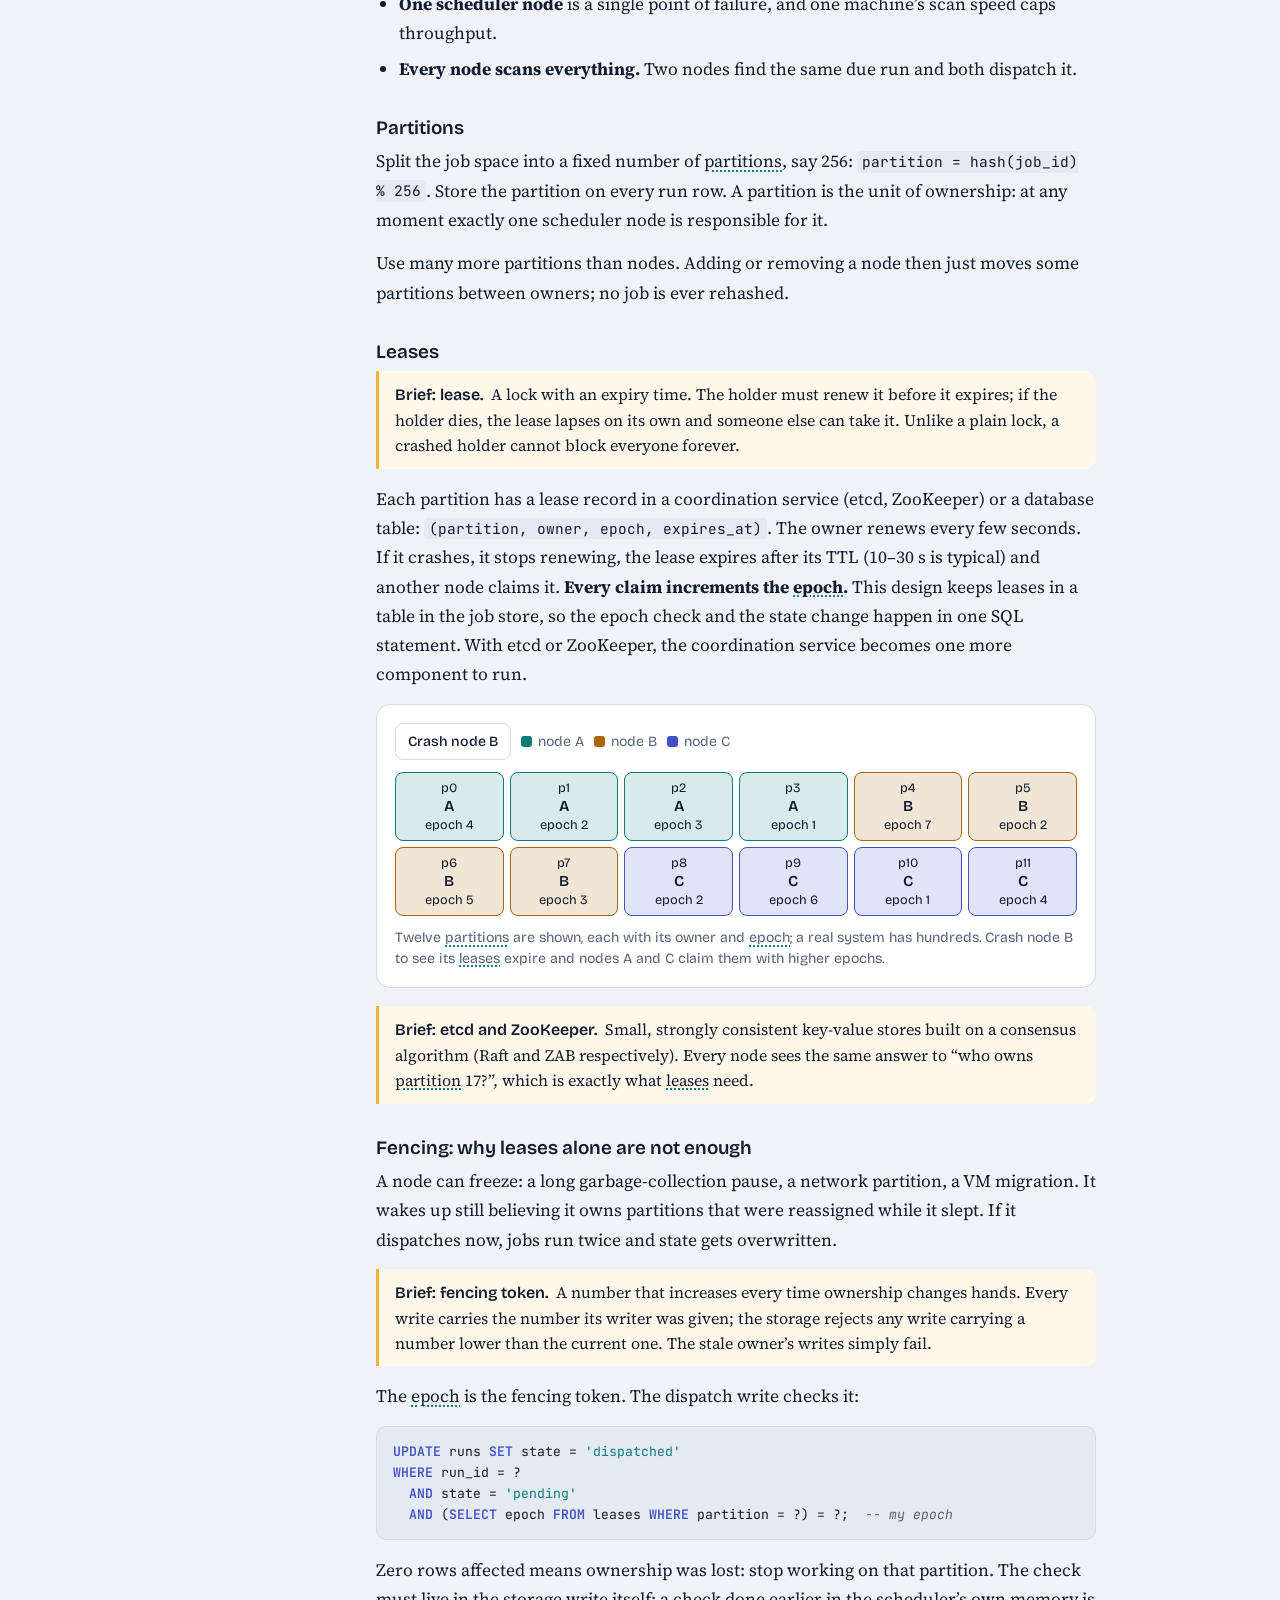
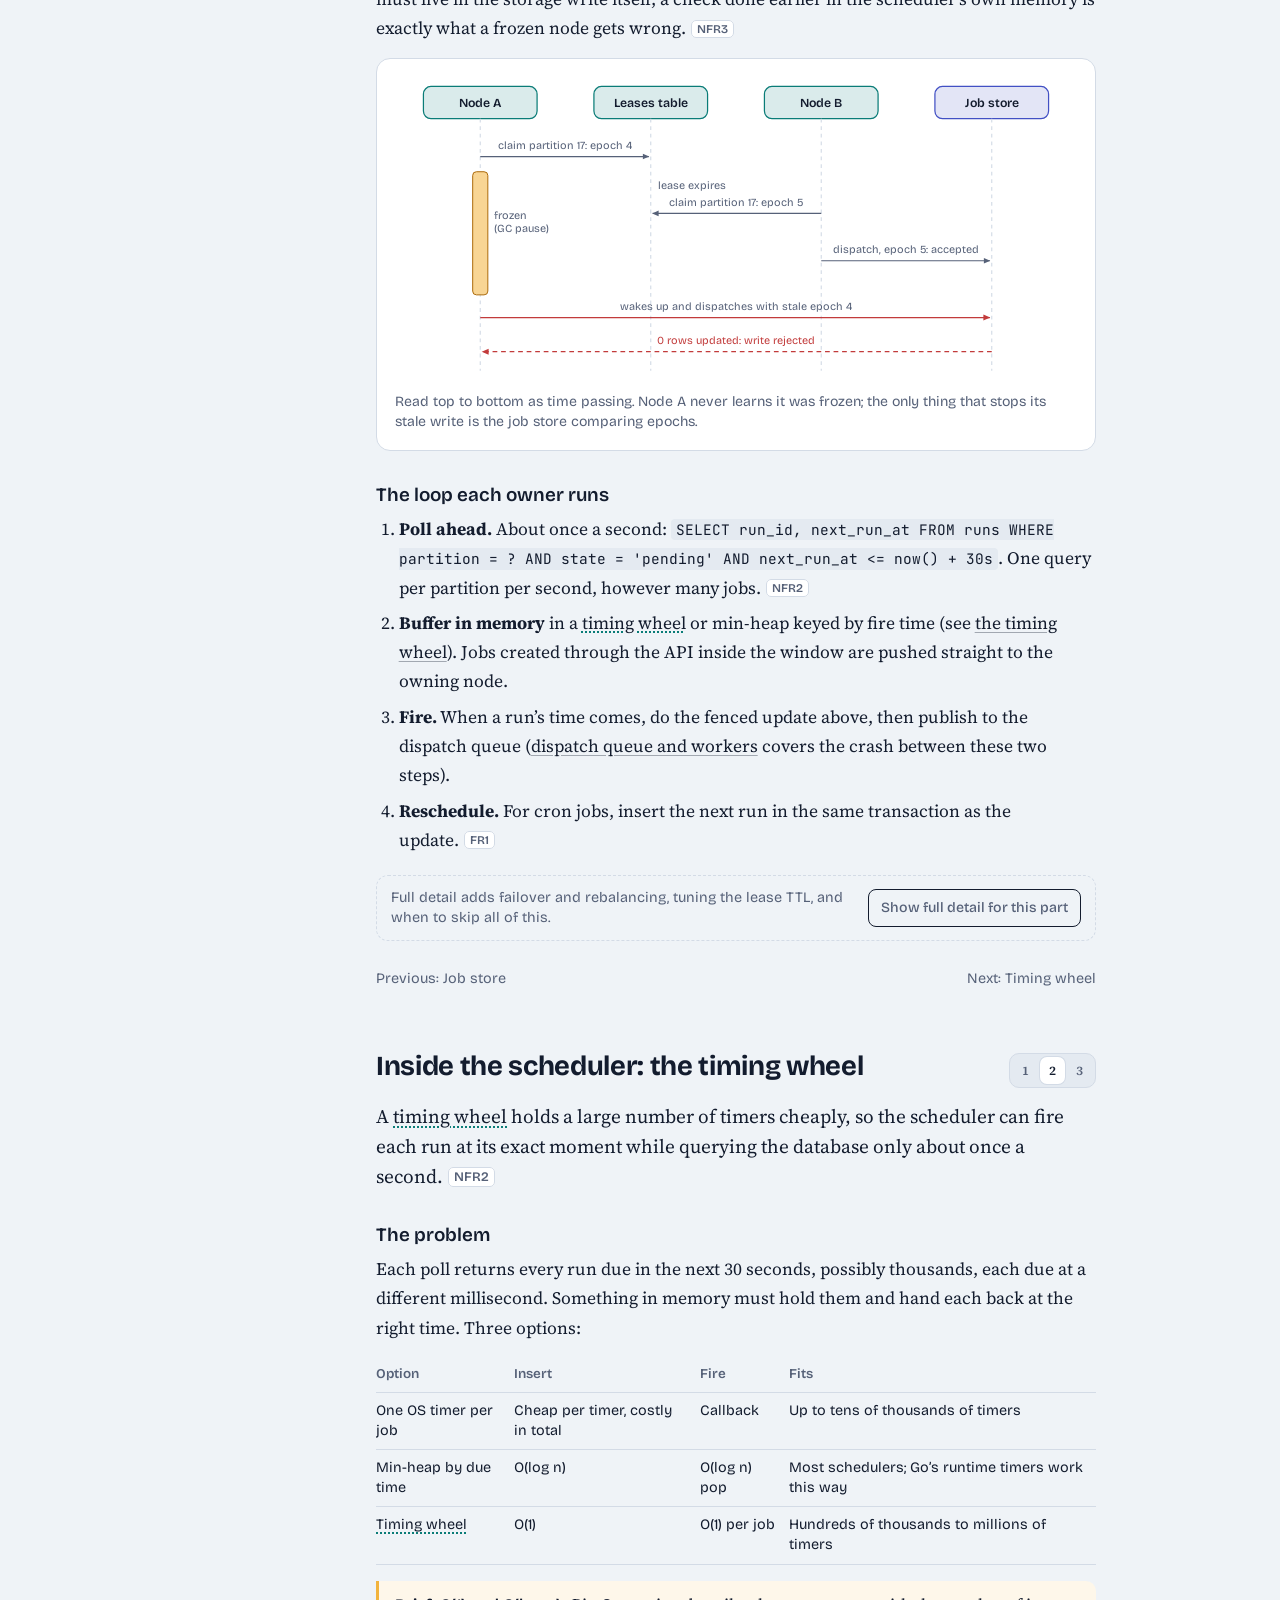
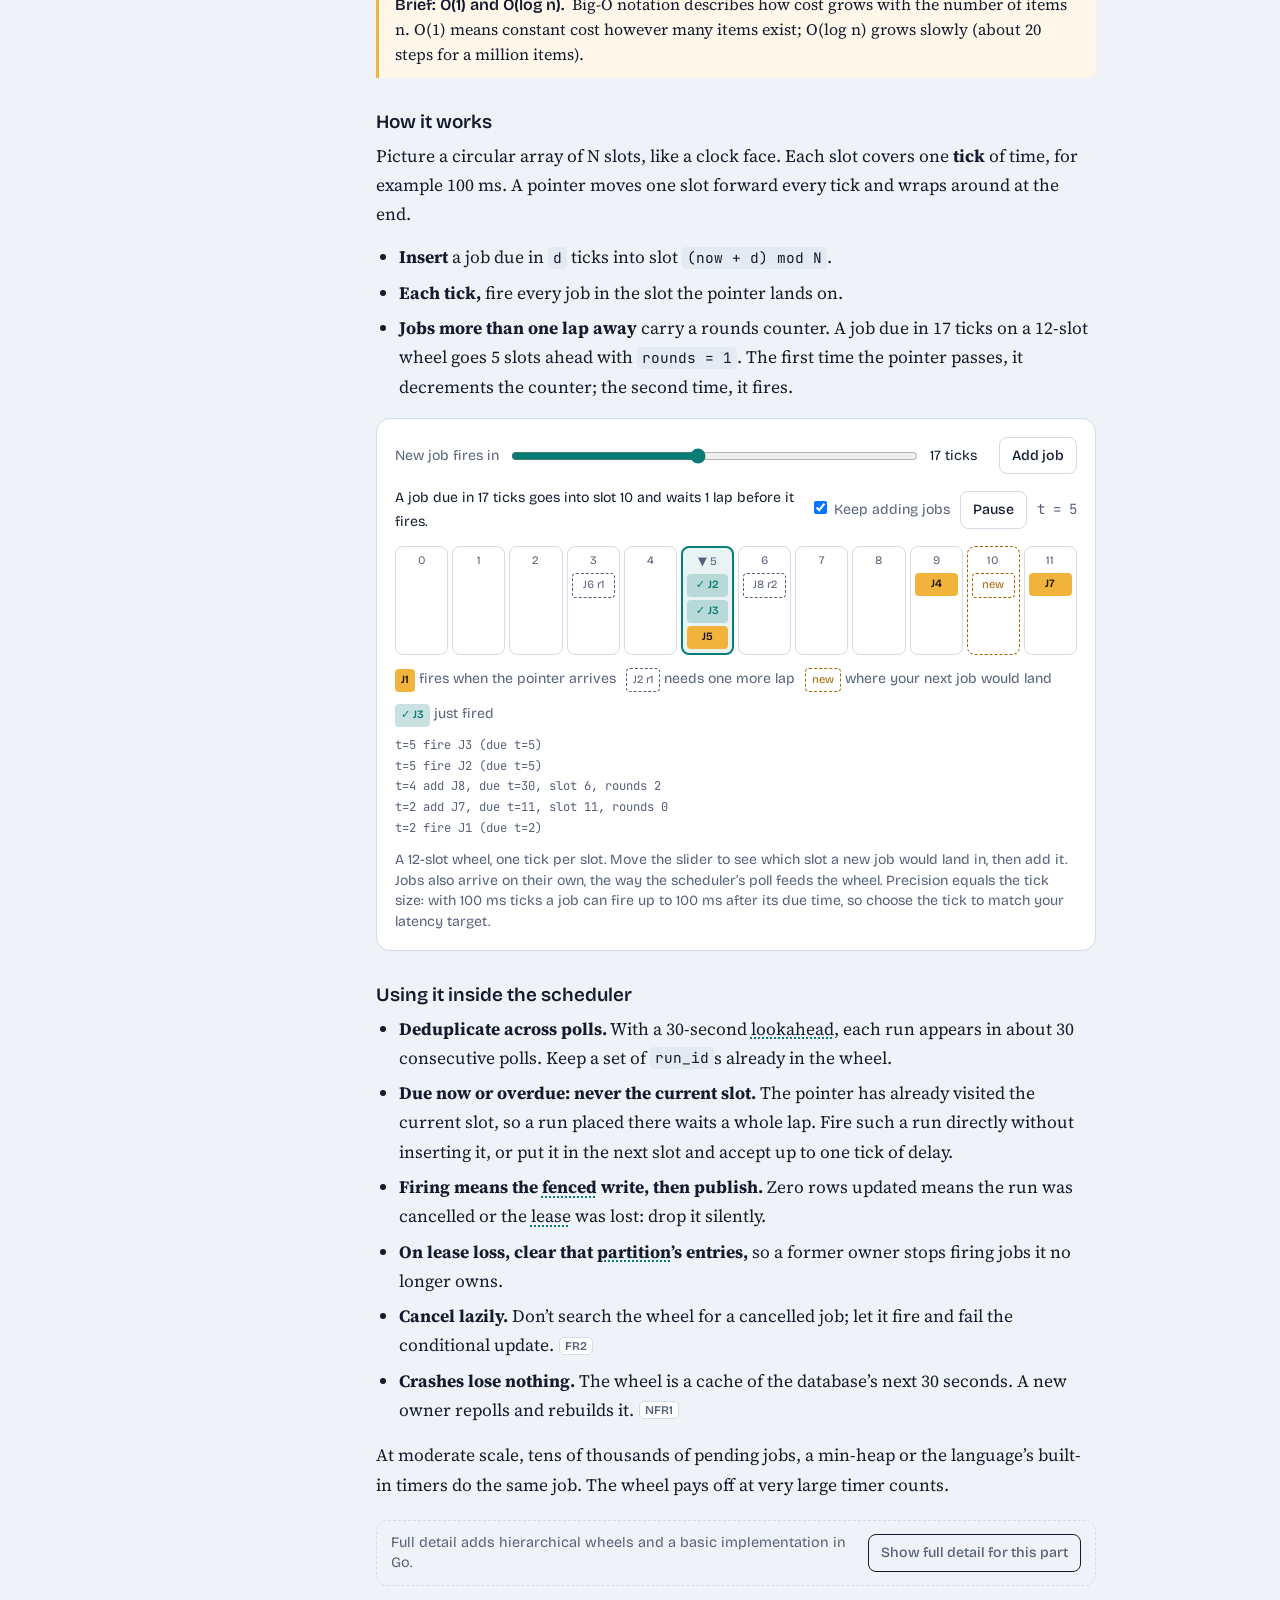
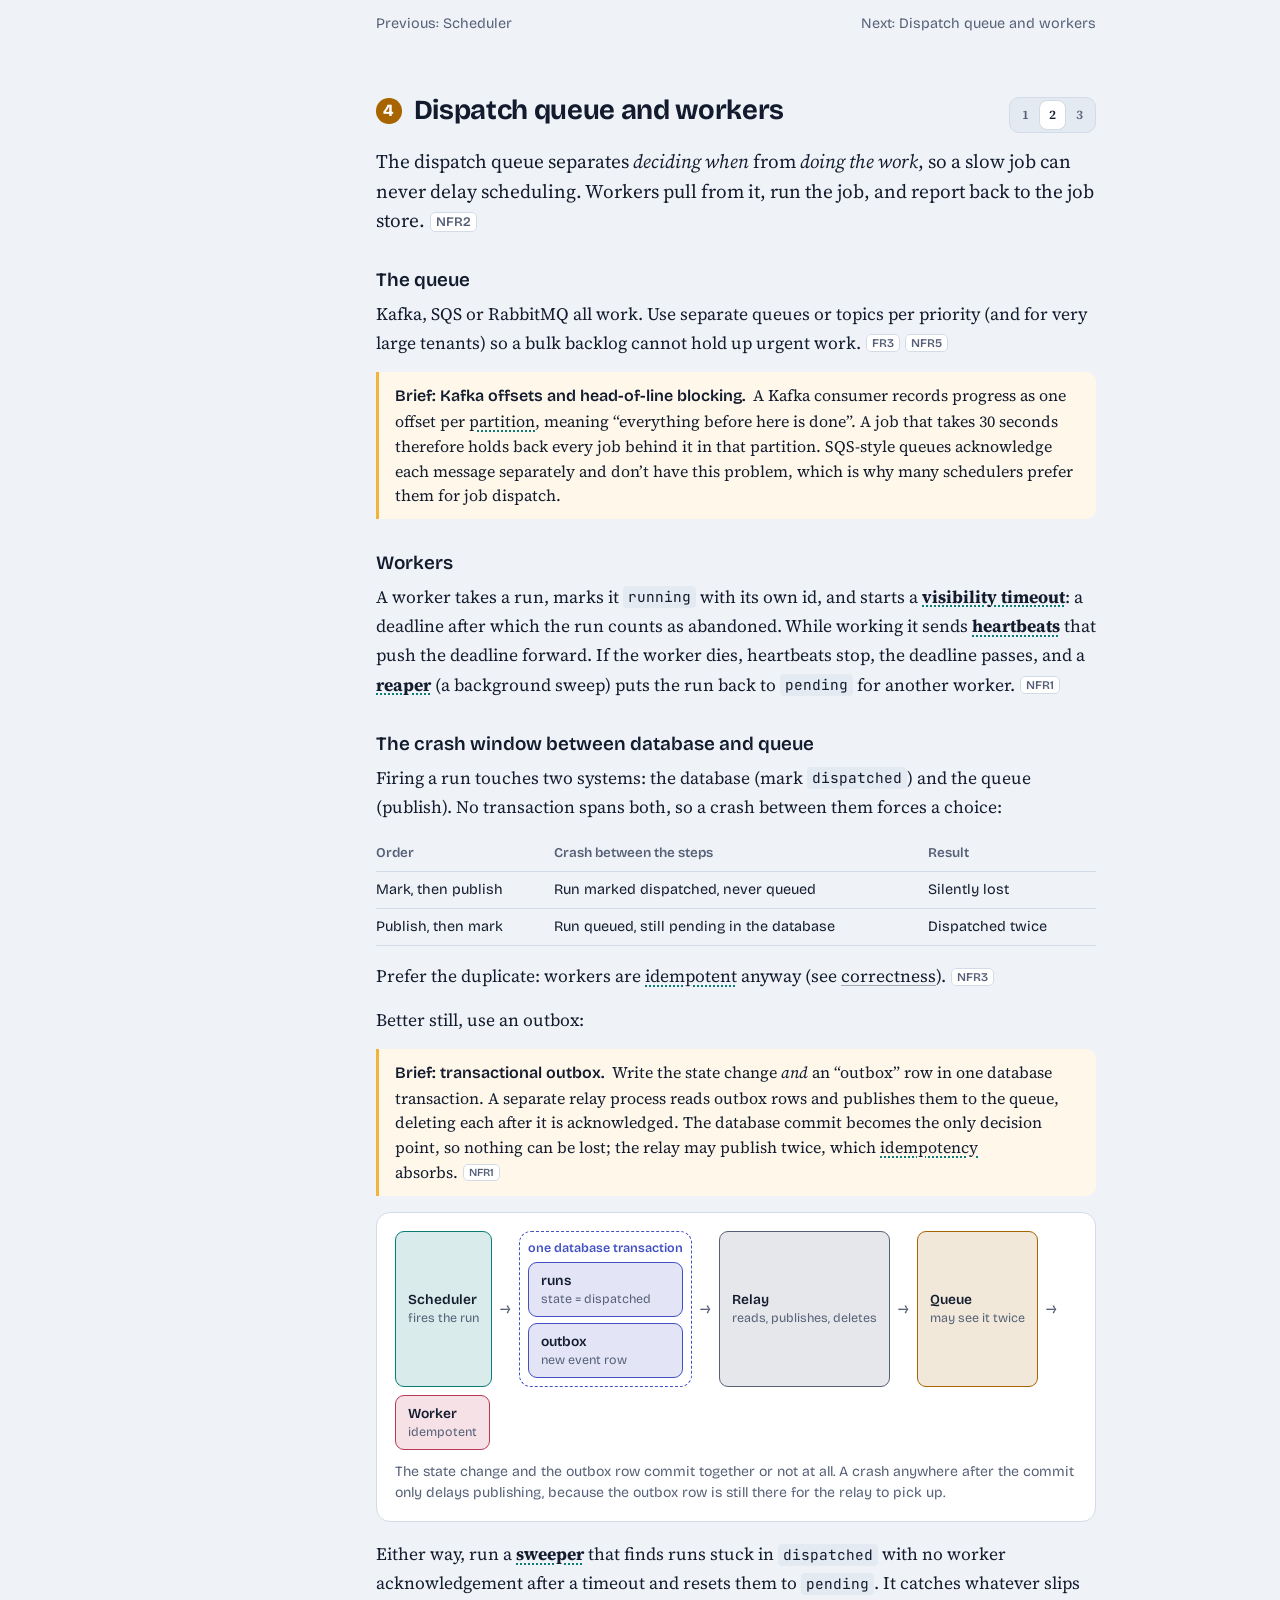
==== commit 85018cbb: "index page" ====
--- a/distributed-job-scheduler.html
+++ b/distributed-job-scheduler.html
@@ -3,6 +3,12 @@
 <head>
 <meta charset="utf-8">
 <meta name="viewport" content="width=device-width, initial-scale=1, viewport-fit=cover">
+<script async src="https://www.googletagmanager.com/gtm.js?id=GTM-N4NC3S3Q"></script>
+<script>
+  window.dataLayer = window.dataLayer || [];
+  function gtag(){dataLayer.push(arguments);}
+  gtag('js', new Date());
+</script>
 <title>Building a distributed job scheduler</title>
 <link rel="preconnect" href="https://fonts.googleapis.com">
 <link rel="preconnect" href="https://fonts.gstatic.com" crossorigin>
